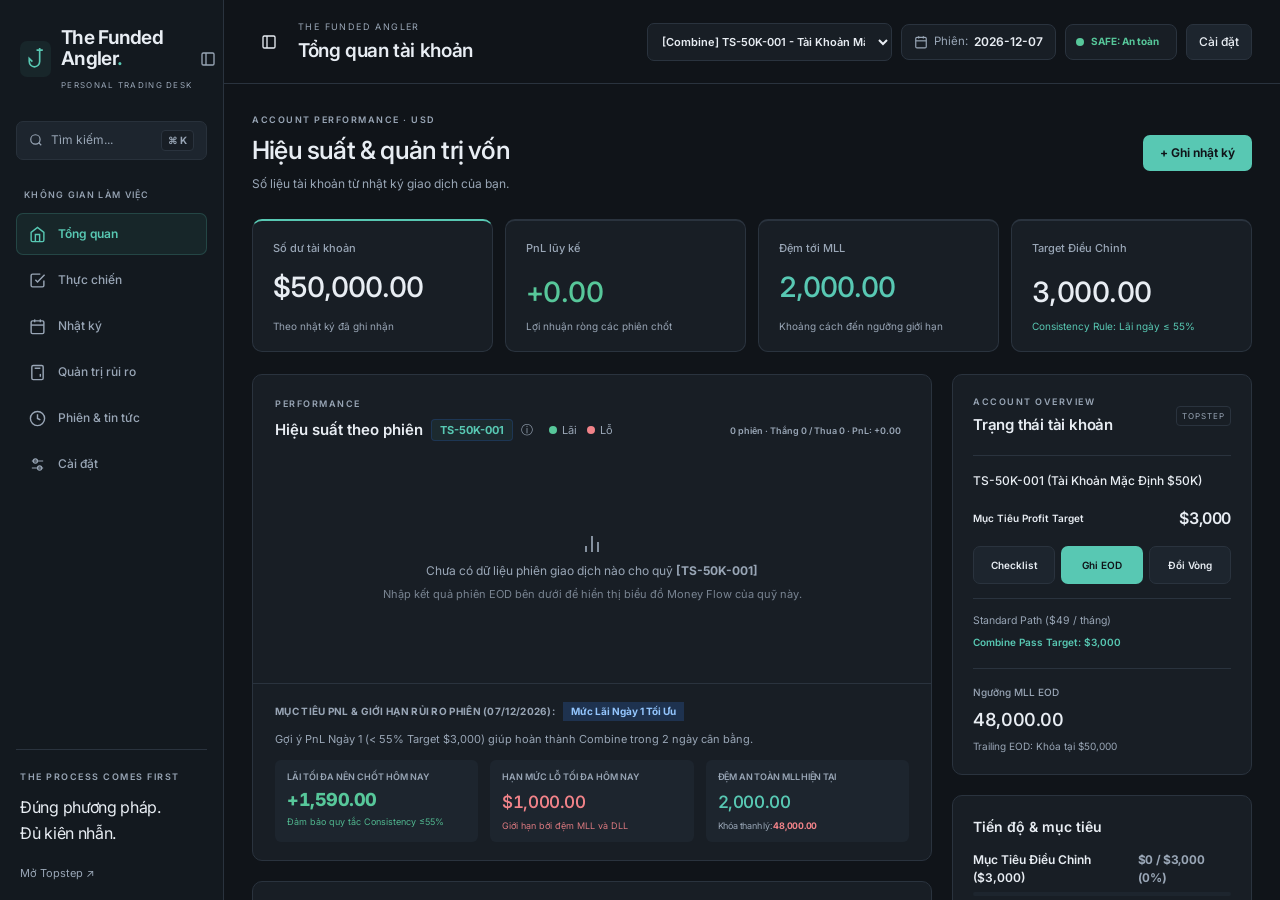
==== index.html @ 78f950b0 "Standardize HTF structures and LTF execution across trading workspace" ====
<!DOCTYPE html>
<html lang="vi" data-theme="dark">
<head>
<meta charset="UTF-8">
<meta name="viewport" content="width=device-width, initial-scale=1.0">
<title>The Funded Angler | Trading Desk</title>
<script>
    /* Immediate theme initialization to prevent flash */
    (function() {
        const saved = localStorage.getItem('topstep_theme_mode') || 'dark';
        document.documentElement.setAttribute('data-theme', saved);
    })();
</script>
<link rel="stylesheet" href="assets/tailwind.css">
<link rel="preconnect" href="https://fonts.googleapis.com">
<link rel="preconnect" href="https://fonts.gstatic.com" crossorigin>
<link href="https://fonts.googleapis.com/css2?family=Inter:wght@400;500;600;700;800;900&display=swap" rel="stylesheet">
<style>
/* ── FINPOINT 3-COLOR SYSTEM (CLEAN FINTECH DESIGN) ── */
/* Strictly 3 core color groups:
   1. Neutral: White/Card Surfaces & Slate Text
   2. Brand Primary ("Màu xanh của tôi"): Royal Cobalt Blue (#2563EB / #1D4ED8)
   3. Trading Semantic Status: Emerald Green (#10B981) for Win & Coral Red (#EF4444) for Loss
*/
:root, [data-theme="dark"] {
    --bg-app:        #0B0F17;
    --bg-sidebar:    #0F172A;
    --bg-header:     #0F172A;
    --bg-card:       #111827;
    --bg-card-inner: #1A2234;
    --bg-input:      #111827;
    --bg-modal:      #111827;

    --border-card:   #1F2937;
    --border-inner:  #1F2937;
    --border-active: #374151;

    --color-primary:       #2563EB;
    --color-primary-hover: #1D4ED8;
    --color-primary-light: rgba(37, 99, 235, 0.12);
    --color-green:         #10B981;
    --color-green-light:   rgba(16, 185, 129, 0.12);
    --color-red:           #EF4444;
    --color-red-light:     rgba(239, 68, 68, 0.12);
    --color-gold:          #2563EB; /* Unified to Primary Blue to maintain 3-color rule */
    --color-purple:        #2563EB; /* Unified to Primary Blue to maintain 3-color rule */

    --text-primary:  #F9FAFB;
    --text-muted:    #94A3B8;
    --text-slate:    #94A3B8;

    --table-header:  #0F172A;
    --table-hover:   rgba(255, 255, 255, 0.02);
    --shadow-card:   0 1px 3px rgba(0, 0, 0, 0.2);
}

[data-theme="light"] {
    --bg-app:        #F8FAFC;
    --bg-sidebar:    #FFFFFF;
    --bg-header:     #FFFFFF;
    --bg-card:       #FFFFFF;
    --bg-card-inner: #F1F5F9;
    --bg-input:      #FFFFFF;
    --bg-modal:      #FFFFFF;

    --border-card:   #E2E8F0;
    --border-inner:  #E2E8F0;
    --border-active: #CBD5E1;

    --color-primary:       #2563EB;
    --color-primary-hover: #1D4ED8;
    --color-primary-light: rgba(37, 99, 235, 0.08);
    --color-green:         #10B981;
    --color-green-light:   rgba(16, 185, 129, 0.08);
    --color-red:           #EF4444;
    --color-red-light:     rgba(239, 68, 68, 0.08);
    --color-gold:          #2563EB;
    --color-purple:        #2563EB;

    --text-primary:  #0F172A;
    --text-muted:    #64748B;
    --text-slate:    #64748B;

    --table-header:  #F8FAFC;
    --table-hover:   #F8FAFC;
    --shadow-card:   0 1px 3px rgba(0, 0, 0, 0.05), 0 1px 2px rgba(0, 0, 0, 0.04);
}

* { box-sizing: border-box; margin: 0; padding: 0; }

body {
    font-family: 'Inter', -apple-system, BlinkMacSystemFont, sans-serif;
    background-color: var(--bg-app);
    color: var(--text-primary);
    min-height: 100vh;
    font-size: 13px;
    line-height: 1.5;
    transition: background-color 0.2s ease, color 0.2s ease;
    -webkit-font-smoothing: antialiased;
}

/* Finpoint Sidebar */
.finpoint-sidebar {
    width: 250px;
    background-color: var(--bg-sidebar);
    border-right: 1px solid var(--border-card);
    display: flex;
    flex-direction: column;
    justify-content: space-between;
    padding: 22px 18px;
    flex-shrink: 0;
    transition: all 0.2s ease;
}
/* Sidebar Collapsed State */
.finpoint-sidebar.collapsed {
    width: 68px !important;
    padding: 22px 10px !important;
}
.finpoint-sidebar.collapsed .sidebar-brand-text,
.finpoint-sidebar.collapsed .sidebar-section-title,
.finpoint-sidebar.collapsed .sidebar-search-placeholder,
.finpoint-sidebar.collapsed .sidebar-search-shortcut,
.finpoint-sidebar.collapsed .sidebar-link-text,
.finpoint-sidebar.collapsed .sidebar-promo-content {
    display: none !important;
}
.finpoint-sidebar.collapsed .sidebar-brand-container {
    justify-content: center !important;
    padding: 0 !important;
}
.finpoint-sidebar.collapsed .sidebar-search-pill {
    padding: 8px !important;
    justify-content: center !important;
}
.finpoint-sidebar.collapsed .sidebar-link {
    justify-content: center !important;
    padding: 10px 0 !important;
}
.finpoint-sidebar.collapsed .sidebar-promo-card {
    padding: 10px 6px !important;
}
.sidebar-link {
    display: flex;
    align-items: center;
    gap: 12px;
    padding: 10px 14px;
    border-radius: 10px;
    color: var(--text-slate);
    font-weight: 500;
    font-size: 13px;
    text-decoration: none;
    transition: all 0.15s ease;
    cursor: pointer;
}
.sidebar-link:hover {
    background: var(--color-primary-light);
    color: var(--color-primary);
}
.sidebar-link.active {
    background: var(--color-primary);
    color: #FFFFFF !important;
    font-weight: 600;
}

/* Finpoint Cards */
.b-card {
    background: var(--bg-card);
    border: 1px solid var(--border-card);
    border-radius: 16px;
    padding: 20px 22px;
    box-shadow: var(--shadow-card);
    transition: border-color 0.2s ease;
}
.b-card-inner {
    background: var(--bg-card-inner);
    border: 1px solid var(--border-inner);
    border-radius: 12px;
    transition: all 0.2s ease;
}

/* Finpoint Stat Card */
.b-stat-card {
    background: var(--bg-card);
    border: 1px solid var(--border-card);
    border-radius: 16px;
    padding: 18px 20px;
    display: flex;
    flex-direction: column;
    justify-content: space-between;
    box-shadow: var(--shadow-card);
    transition: border-color 0.2s ease;
}

/* Finpoint Virtual Card */
.finpoint-virtual-card {
    background: linear-gradient(135deg, #1E40AF 0%, #2563EB 55%, #3B82F6 100%);
    border-radius: 18px;
    padding: 22px 24px;
    color: #FFFFFF;
    position: relative;
    overflow: hidden;
    box-shadow: 0 10px 25px -5px rgba(37, 99, 235, 0.35);
    aspect-ratio: 1.62 / 1;
    display: flex;
    flex-direction: column;
    justify-content: space-between;
}
.finpoint-virtual-card::before {
    content: '';
    position: absolute;
    width: 200px;
    height: 200px;
    border-radius: 50%;
    background: rgba(255, 255, 255, 0.08);
    top: -50px;
    right: -50px;
    pointer-events: none;
}
.finpoint-virtual-card::after {
    content: '';
    position: absolute;
    width: 150px;
    height: 150px;
    border-radius: 50%;
    background: rgba(255, 255, 255, 0.05);
    bottom: -40px;
    left: 20px;
    pointer-events: none;
}

/* Finpoint Progress Bars */
.finpoint-progress-bg {
    width: 100%;
    height: 9px;
    background: var(--bg-card-inner);
    border-radius: 10px;
    overflow: hidden;
    position: relative;
}
.finpoint-progress-fill {
    height: 100%;
    border-radius: 10px;
    transition: width 0.4s ease;
}

/* Inputs & Form Controls */
/* Inputs & Form Controls */
input, select {
    background: var(--bg-input);
    border: 1px solid var(--border-card);
    border-radius: 8px;
    height: 38px;
    line-height: 36px;
    padding: 0 12px;
    color: var(--text-primary);
    font-size: 13px;
    font-weight: 500;
    font-family: inherit;
    outline: none;
    box-sizing: border-box;
    vertical-align: middle;
    transition: border-color 0.2s ease, box-shadow 0.2s ease;
}
input:focus, select:focus {
    border-color: var(--color-primary);
    box-shadow: 0 0 0 3px rgba(37, 99, 235, 0.15);
}
input[type="date"] {
    display: inline-flex;
    align-items: center;
    height: 38px;
    line-height: 38px;
    padding: 0 10px;
}
select {
    display: inline-flex;
    align-items: center;
    height: 38px;
    line-height: 38px;
    padding: 0 10px;
    cursor: pointer;
}
input[type="number"] {
    display: inline-flex;
    align-items: center;
    height: 38px;
    line-height: 38px;
    padding: 0 12px;
}

/* Buttons */
.b-btn-primary {
    background: var(--color-primary);
    color: #FFFFFF;
    font-weight: 600;
    font-size: 12.5px;
    border: none;
    border-radius: 8px;
    padding: 0 16px;
    height: 36px;
    line-height: 36px;
    cursor: pointer;
    display: inline-flex;
    align-items: center;
    justify-content: center;
    gap: 6px;
    white-space: nowrap;
    flex-shrink: 0;
    transition: all 0.15s ease;
}
.b-btn-primary:hover { background: var(--color-primary-hover); }

.b-btn-secondary {
    background: var(--bg-card-inner);
    color: var(--text-primary);
    font-weight: 500;
    font-size: 12px;
    border: 1px solid var(--border-card);
    border-radius: 8px;
    padding: 0 12px;
    height: 36px;
    line-height: 34px;
    cursor: pointer;
    display: inline-flex;
    align-items: center;
    justify-content: center;
    gap: 5px;
    white-space: nowrap;
    flex-shrink: 0;
    transition: all 0.15s ease;
}
.b-btn-secondary:hover {
    background: var(--bg-card);
    border-color: var(--color-primary);
}

.b-btn-action-col {
    height: auto !important;
    min-height: 52px !important;
    display: flex !important;
    flex-direction: column !important;
    align-items: center !important;
    justify-content: center !important;
    padding: 8px 4px !important;
    line-height: 1.2 !important;
    gap: 4px !important;
    font-size: 11px !important;
}
.b-btn-action-col > span:first-child {
    font-size: 14px;
    line-height: 1;
}
.b-btn-action-col > span:last-child {
    font-size: 11px;
    line-height: 1.2;
    font-weight: 600;
}


/* Toggle Switch & Market Hours Converter */
.switch {
    position: relative;
    display: inline-block;
    width: 42px;
    height: 22px;
}
.switch input { opacity: 0; width: 0; height: 0; }
.slider {
    position: absolute;
    cursor: pointer;
    top: 0; left: 0; right: 0; bottom: 0;
    background-color: var(--border-card);
    transition: .2s;
    border-radius: 22px;
    border: 1px solid var(--border-inner);
}
.slider:before {
    position: absolute;
    content: "";
    height: 16px;
    width: 16px;
    left: 2px;
    bottom: 2px;
    background-color: white;
    transition: .2s;
    border-radius: 50%;
}
input:checked + .slider {
    background-color: var(--color-primary);
}
input:checked + .slider:before {
    transform: translateX(20px);
}
#marketHoursInteractiveTrack:hover #marketHoursNeedle {
    filter: drop-shadow(0 0 6px rgba(147, 51, 234, 0.6));
}
#marketHoursResetLiveBtn:hover {
    background: #1D4ED8 !important;
    box-shadow: 0 4px 14px rgba(29, 78, 216, 0.6) !important;
}
#marketHoursResetLiveBtn:active {
    transform: translateY(-50%) scale(0.95) !important;
}

.b-btn-purple {
    background: var(--color-primary);
    color: #FFFFFF;
    font-weight: 600;
    font-size: 12.5px;
    border: none;
    border-radius: 8px;
    padding: 0 16px;
    height: 36px;
    line-height: 36px;
    cursor: pointer;
    display: inline-flex;
    align-items: center;
    justify-content: center;
    gap: 6px;
    white-space: nowrap;
    flex-shrink: 0;
}
.b-btn-purple:hover { background: var(--color-primary-hover); }

.b-btn-danger {
    background: transparent;
    color: var(--color-red);
    border: 1px solid rgba(239, 68, 68, 0.25);
    border-radius: 8px;
    padding: 0 12px;
    height: 36px;
    line-height: 34px;
    cursor: pointer;
    display: inline-flex;
    align-items: center;
    justify-content: center;
    gap: 5px;
    font-size: 11.5px;
    font-weight: 600;
    white-space: nowrap;
    flex-shrink: 0;
    transition: all 0.15s ease;
}
.b-btn-danger:hover { background: var(--color-red-light); }

/* Badges (Strictly 3-color mapping) */
.b-badge {
    display: inline-flex;
    align-items: center;
    justify-content: center;
    gap: 4px;
    padding: 3px 8px;
    border-radius: 6px;
    font-size: 11px;
    font-weight: 600;
    white-space: nowrap;
    flex-shrink: 0;
    line-height: normal;
}
.b-badge-blue, .b-badge-purple {
    background: var(--color-primary-light);
    color: var(--color-primary);
    border: 1px solid rgba(37, 99, 235, 0.2);
}
.b-badge-green {
    background: var(--color-green-light);
    color: var(--color-green);
    border: 1px solid rgba(16, 185, 129, 0.2);
}
.b-badge-red {
    background: var(--color-red-light);
    color: var(--color-red);
    border: 1px solid rgba(239, 68, 68, 0.2);
}
.b-badge-gold, .b-badge-dim {
    background: var(--bg-card-inner);
    color: var(--text-slate);
    border: 1px solid var(--border-inner);
}

/* Class Overrides for Strict 3 Colors */
.text-purple-400, .text-purple-300, .text-indigo-400, .text-indigo-300, .text-blue-400, .text-cyan-400 {
    color: var(--color-primary) !important;
}
.text-emerald-400, .text-emerald-300, .text-green-400 {
    color: var(--color-green) !important;
}
.text-rose-400, .text-rose-500, .text-red-400 {
    color: var(--color-red) !important;
}
.text-amber-400, .text-amber-300, .text-yellow-400 {
    color: var(--color-primary) !important; /* Mapped to Primary Blue for strict 3-color */
}

/* Table */
.b-table {
    width: 100%;
    border-collapse: collapse;
    font-size: 12.5px;
}
.b-table thead tr {
    background: var(--table-header);
    border-bottom: 1px solid var(--border-card);
}
.b-table th {
    padding: 12px 14px;
    text-align: left;
    font-size: 11px;
    font-weight: 600;
    color: var(--text-muted);
    text-transform: uppercase;
    letter-spacing: 0.04em;
}
.b-table tbody tr {
    border-bottom: 1px solid var(--border-inner);
    transition: background-color 0.15s ease;
}
.b-table tbody tr:hover {
    background: var(--table-hover);
}
.b-table td {
    padding: 12px 14px;
}

/* Theme Switcher */
.theme-switch-container {
    display: flex;
    align-items: center;
    background: var(--bg-card-inner);
    border: 1px solid var(--border-card);
    border-radius: 8px;
    padding: 2px;
    cursor: pointer;
}
.theme-switch-btn {
    padding: 5px 10px;
    border-radius: 6px;
    font-size: 11.5px;
    font-weight: 600;
    transition: all 0.2s ease;
    display: flex;
    align-items: center;
    gap: 4px;
}

/* Modals */
.modal {
    position: fixed;
    inset: 0;
    z-index: 100;
    display: flex;
    align-items: center;
    justify-content: center;
    padding: 16px;
    background: rgba(11, 15, 23, 0.7);
    backdrop-filter: blur(8px);
}
.modal.hidden { display: none !important; }
.modal-box {
    background: var(--bg-modal);
    border: 1px solid var(--border-card);
    border-radius: 16px;
    max-width: 480px;
    width: 100%;
    padding: 24px;
    position: relative;
    box-shadow: 0 20px 50px rgba(0, 0, 0, 0.4);
}
.modal-box.wide { max-width: 600px; }
.modal-close {
    position: absolute;
    top: 18px;
    right: 18px;
    background: none;
    border: none;
    color: var(--text-muted);
    font-size: 20px;
    cursor: pointer;
}
.modal-close:hover { color: var(--color-red); }

.tabular-nums { font-variant-numeric: tabular-nums; }

@keyframes spin {
    to { transform: rotate(360deg); }
}

        /* Checklist Ergonomic Layout Enhancements */
        .chk-step-card {
            display: flex;
            align-items: center;
            gap: 12px;
            padding: 10px 14px;
            background: var(--bg-card-inner);
            border: 1px solid var(--border-inner);
            border-radius: 8px;
            cursor: pointer;
            transition: all 0.15s ease;
            user-select: none;
        }
        .chk-step-card:hover {
            border-color: var(--border-active);
            background: var(--bg-card);
        }
        .chk-step-card:has(input:checked) {
            background: rgba(37, 99, 235, 0.05);
            border-color: var(--color-primary);
        }
        .chk-risk-card {
            display: flex;
            align-items: center;
            gap: 12px;
            padding: 10px 14px;
            background: var(--bg-card-inner);
            border: 1px solid var(--border-inner);
            border-radius: 8px;
            cursor: pointer;
            transition: all 0.15s ease;
            user-select: none;
        }
        .chk-risk-card:hover {
            border-color: var(--border-active);
            background: var(--bg-card);
        }
        .chk-risk-card:has(input:checked) {
            background: rgba(16, 185, 129, 0.05);
            border-color: var(--color-green);
        }

    </style>
<link rel="stylesheet" href="assets/angler.css?v=20261016-close-controls">
<link rel="stylesheet" href="assets/pond-time.css">
<link rel="stylesheet" href="assets/workspace.css">
<link rel="stylesheet" href="assets/pond-live.css?v=20261015-layers2">
<link rel="stylesheet" href="assets/pond-public.css?v=20261015-public">
<link rel="stylesheet" href="assets/desk-ui.css?v=20261031-desk">
<link rel="stylesheet" href="assets/market-quarterly.css?v=20261031-cycles">
</head>
<body style="display: flex; min-height: 100vh;">

<!-- ── FINPOINT LEFT SIDEBAR ── -->
<!-- ── FINPOINT LEFT SIDEBAR ── -->
<aside class="finpoint-sidebar hidden lg:flex">
    <div>
        <!-- Finpoint Brand Logo -->
        <div class="sidebar-brand-container" style="display: flex; align-items: center; justify-content: space-between; margin-bottom: 24px; padding: 0 4px;">
            <div style="display: flex; align-items: center; gap: 10px;">
                <div style="width: 32px; height: 32px; background: var(--color-primary); border-radius: 10px; display: flex; align-items: center; justify-content: center; color: #FFFFFF; flex-shrink: 0;">
                    <svg width="18" height="18" viewBox="0 0 24 24" fill="none" stroke="currentColor" stroke-width="2.5"><path d="M12 2L2 7l10 5 10-5-10-5zM2 17l10 5 10-5M2 12l10 5 10-5"></path></svg>
                </div>
                <div class="sidebar-brand-text">
                    <span style="font-size: 16px; font-weight: 800; color: var(--text-primary); letter-spacing: -0.01em;">Topstep</span>
                    <span style="font-size: 10px; color: var(--text-muted); display: block; margin-top: -3px; font-weight: 500;">Desk Management</span>
                </div>
            </div>
            <button id="sidebarToggleBtn" onclick="toggleSidebar()" style="background: none; border: none; color: var(--text-muted); cursor: pointer; padding: 4px; border-radius: 6px; display: flex; align-items: center; justify-content: center;" title="Thu gọn / Mở rộng menu">
                <svg width="16" height="16" viewBox="0 0 24 24" fill="none" stroke="currentColor" stroke-width="2"><rect x="3" y="3" width="18" height="18" rx="2"></rect><line x1="9" y1="3" x2="9" y2="21"></line></svg>
            </button>
        </div>

        <!-- Search Bar Pill with Cmd+K -->
        <div id="sidebarSearchBar" class="sidebar-search-pill" onclick="openQuickSearchModal()" style="display: flex; align-items: center; justify-content: space-between; background: var(--bg-card-inner); border: 1px solid var(--border-inner); border-radius: 10px; padding: 8px 12px; margin-bottom: 22px; cursor: pointer; transition: all 0.2s;" title="Tìm kiếm nhanh tính năng, phiên giờ, setup, luật Topstep... (⌘K)">
            <div style="display: flex; align-items: center; gap: 8px; color: var(--text-muted);">
                <svg width="14" height="14" viewBox="0 0 24 24" fill="none" stroke="currentColor" stroke-width="2" style="flex-shrink: 0;"><circle cx="11" cy="11" r="8"></circle><line x1="21" y1="21" x2="16.65" y2="16.65"></line></svg>
                <span class="sidebar-search-placeholder" style="font-size: 12px;">Tìm kiếm...</span>
            </div>
            <span class="sidebar-search-shortcut" style="font-size: 10px; font-weight: 700; color: var(--text-muted); background: var(--bg-card); border: 1px solid var(--border-card); border-radius: 4px; padding: 2px 6px;">⌘ K</span>
        </div>

        <!-- Main Menu -->
        <div class="sidebar-section-title" style="font-size: 10.5px; font-weight: 700; color: var(--text-muted); text-transform: uppercase; letter-spacing: 0.05em; margin-bottom: 8px; padding-left: 8px;">
            MENU CHÍNH
        </div>
        <nav style="display: flex; flex-direction: column; gap: 4px; margin-bottom: 24px;">
            <a onclick="switchAppView('dashboard')" id="nav-dashboard" class="sidebar-link active" title="Dashboard">
                <svg width="16" height="16" viewBox="0 0 24 24" fill="none" stroke="currentColor" stroke-width="2" style="flex-shrink: 0;"><path d="M3 9l9-7 9 7v11a2 2 0 0 1-2 2H5a2 2 0 0 1-2-2z"></path><polyline points="9 22 9 12 15 12 15 22"></polyline></svg>
                <span class="sidebar-link-text">Dashboard</span>
            </a>
            <a onclick="switchAppView('checklist')" id="nav-checklist" class="sidebar-link" title="Checklist Thực Chiến">
                <svg width="16" height="16" viewBox="0 0 24 24" fill="none" stroke="currentColor" stroke-width="2" style="flex-shrink: 0;"><polyline points="9 11 12 14 22 4"></polyline><path d="M21 12v7a2 2 0 0 1-2 2H5a2 2 0 0 1-2-2V5a2 2 0 0 1 2-2h11"></path></svg>
                <span class="sidebar-link-text">Checklist Thực Chiến</span>
            </a>
            <a onclick="switchAppView('market-hours')" id="nav-market-hours" class="sidebar-link" title="Phiên Thị Trường &amp; Lịch Tin">
                <svg width="16" height="16" viewBox="0 0 24 24" fill="none" stroke="currentColor" stroke-width="2" style="flex-shrink: 0;"><circle cx="12" cy="12" r="10"></circle><polyline points="12 6 12 12 16 14"></polyline></svg>
                <span class="sidebar-link-text">Phiên Thị Trường</span>
            </a>
            <a onclick="navigateToDashboardSection('chart-section')" class="sidebar-link" title="Money Flow">
                <svg width="16" height="16" viewBox="0 0 24 24" fill="none" stroke="currentColor" stroke-width="2" style="flex-shrink: 0;"><line x1="18" y1="20" x2="18" y2="10"></line><line x1="12" y1="20" x2="12" y2="4"></line><line x1="6" y1="20" x2="6" y2="14"></line></svg>
                <span class="sidebar-link-text">Money Flow</span>
            </a>
            <a onclick="navigateToDashboardSection('journal-section')" class="sidebar-link" title="Nhật Ký EOD">
                <svg width="16" height="16" viewBox="0 0 24 24" fill="none" stroke="currentColor" stroke-width="2" style="flex-shrink: 0;"><rect x="3" y="4" width="18" height="18" rx="2"></rect><line x1="16" y1="2" x2="16" y2="6"></line><line x1="8" y1="2" x2="8" y2="6"></line><line x1="3" y1="10" x2="21" y2="10"></line></svg>
                <span class="sidebar-link-text">Nhật Ký EOD</span>
            </a>
            <a onclick="navigateToDashboardSection('calculator-section')" class="sidebar-link" title="Tính Size Lệnh">
                <svg width="16" height="16" viewBox="0 0 24 24" fill="none" stroke="currentColor" stroke-width="2" style="flex-shrink: 0;"><rect x="4" y="2" width="16" height="20" rx="2"></rect><line x1="8" y1="6" x2="16" y2="6"></line><line x1="16" y1="14" x2="16" y2="18"></line><path d="M8 10h.01M12 10h.01M16 10h.01M8 14h.01M12 14h.01M8 18h.01M12 18h.01"></path></svg>
                <span class="sidebar-link-text">Tính Size Lệnh</span>
            </a>
            <a onclick="openPricingModal()" class="sidebar-link" title="Bảng Gói Topstep®">
                <svg width="16" height="16" viewBox="0 0 24 24" fill="none" stroke="currentColor" stroke-width="2" style="flex-shrink: 0;"><path d="M20.59 13.41l-7.17 7.17a2 2 0 0 1-2.83 0L2 12V2h10l8.59 8.59a2 2 0 0 1 0 2.82z"></path><line x1="7" y1="7" x2="7.01" y2="7"></line></svg>
                <span class="sidebar-link-text">Bảng Gói Topstep®</span>
            </a>
        </nav>
    </div>

    <!-- Finpoint Bottom Promo Card -->
    <div class="sidebar-promo-card" style="background: var(--bg-card-inner); border: 1px solid var(--border-inner); border-radius: 14px; padding: 16px; text-align: center;">
        <div style="width: 36px; height: 36px; border-radius: 10px; background: var(--color-primary-light); color: var(--color-primary); display: flex; align-items: center; justify-content: center; margin: 0 auto 10px; flex-shrink: 0;" title="Topstep® Portal">
            <svg width="18" height="18" viewBox="0 0 24 24" fill="none" stroke="currentColor" stroke-width="2"><polygon points="12 2 15.09 8.26 22 9.27 17 14.14 18.18 21.02 12 17.77 5.82 21.02 7 14.14 2 9.27 8.91 8.26 12 2"></polygon></svg>
        </div>
        <div class="sidebar-promo-content">
            <div style="font-size: 12.5px; font-weight: 700; color: var(--text-primary); margin-bottom: 2px;">Topstep® Trader</div>
            <div style="font-size: 11px; color: var(--text-muted); margin-bottom: 12px;">CME Futures · Quản Trị Quỹ</div>
            <a href="https://www.topstep.com" target="_blank" rel="noopener noreferrer" class="b-btn-primary" style="width: 100%; justify-content: center; text-decoration: none; font-size: 11.5px; padding: 7px 10px;">
                Topstep® Portal ↗
            </a>
        </div>
    </div>
</aside>

<!-- ── MAIN CONTENT AREA ── -->
<div class="finpoint-workspace" style="flex: 1; display: flex; flex-direction: column; overflow-y: auto; height: 100vh;">

    <!-- Top Header Bar with Breadcrumbs & Theme Switcher -->
    <header class="workspace-header" style="padding: 16px 28px; display: flex; justify-content: space-between; align-items: center; border-bottom: 1px solid var(--border-card); flex-wrap: wrap; gap: 14px; background: var(--bg-header); position: sticky; top: 0; z-index: 40;">
        <div>
            <div style="display: flex; align-items: center; gap: 12px;">
            <button id="headerSidebarToggleBtn" onclick="toggleSidebar()" class="b-btn-secondary" style="height: 32px; padding: 0 8px; font-size: 12px; display: inline-flex; align-items: center; justify-content: center;" title="Bật / Tắt Menu Trái">
                <svg width="16" height="16" viewBox="0 0 24 24" fill="none" stroke="currentColor" stroke-width="2"><rect x="3" y="3" width="18" height="18" rx="2"></rect><line x1="9" y1="3" x2="9" y2="21"></line></svg>
            </button>
            <div>
                <div style="display: flex; align-items: center; gap: 6px; font-size: 11.5px; color: var(--text-muted); margin-bottom: 2px;">
                    <span>Topstep</span>
                <span>/</span>
                <span id="headerBreadcrumbCurrent" style="color: var(--color-primary); font-weight: 600;">Dashboard</span>
            </div>
            <div style="display: flex; align-items: center; gap: 10px;">
                <h1 id="headerMainTitle" style="font-size: 22px; font-weight: 800; color: var(--text-primary); letter-spacing: -0.02em;">Welcome back, Trader!</h1>
                <span class="b-badge b-badge-blue" id="activeStageBadge">Vòng Combine</span>
                <span id="trackerAccountIdTag" class="b-badge b-badge-dim">TS-50K-001</span>
            </div>
            </div>
        </div>

        <div style="display: flex; align-items: center; gap: 8px; flex-wrap: wrap;">
            <!-- View Quick Switcher Pills -->
            <div style="display: flex; background: var(--bg-card-inner); border: 1px solid var(--border-inner); border-radius: 8px; padding: 2px;">
                <button type="button" onclick="switchAppView('dashboard')" id="topBtnDashboard" class="b-badge b-badge-blue" style="cursor: pointer; border: none; font-size: 11px; padding: 4px 10px; border-radius: 6px;">📊 Dashboard</button>
                <button type="button" onclick="switchAppView('checklist')" id="topBtnChecklist" class="b-badge b-badge-dim" style="cursor: pointer; border: none; font-size: 11px; padding: 4px 10px; border-radius: 6px;">✔ Checklist</button>
                <button type="button" onclick="switchAppView('market-hours')" id="topBtnMarketHours" class="b-badge b-badge-dim" style="cursor: pointer; border: none; font-size: 11px; padding: 4px 10px; border-radius: 6px;">🌐 Phiên Giờ</button>
                <button type="button" onclick="switchAppView('calendar')" id="topBtnCalendar" class="b-badge b-badge-dim" style="cursor: pointer; border: none; font-size: 11px; padding: 4px 10px; border-radius: 6px;">📅 Lịch Tin</button>
            </div>

            <!-- News Radar Status Pill & Push Toggle -->
            <div id="headerNewsRadar" onclick="switchAppView('calendar')" style="display: inline-flex; align-items: center; gap: 7px; background: var(--bg-card); border: 1px solid var(--border-card); border-radius: 8px; height: 36px; padding: 0 12px; cursor: pointer; transition: all 0.2s;" title="Bấm để mở Lịch Kinh Tế chi tiết">
                <span id="newsRadarDot" style="width: 8px; height: 8px; border-radius: 50%; background: var(--color-green); display: inline-block; box-shadow: 0 0 8px rgba(16,185,129,0.6);"></span>
                <span id="newsRadarStatus" style="font-size: 11.5px; font-weight: 700; color: var(--color-green);">SAFE: An toàn</span>
                <span id="newsRadarCountdown" style="font-size: 11px; color: var(--text-muted); font-family: monospace;"></span>
            </div>
            <button type="button" id="btnTogglePushNotif" onclick="togglePushNotifications(event)" class="b-btn-secondary" style="height: 36px; padding: 0 10px; font-size: 12px; gap: 5px;" title="Bật/Tắt thông báo đẩy Desktop né tin">
                <span id="notifIcon">🔔</span> <span id="notifStatusText">Bật Cảnh Báo Đẩy</span>
            </button>

            <!-- THEME SWITCHER -->
            <div class="theme-switch-container" onclick="toggleTheme()" title="Bật / Tắt Giao Diện Sáng &amp; Tối">
                <div id="themeDarkIndicator" class="theme-switch-btn" style="background: var(--color-primary); color: #FFFFFF;">
                    Dark
                </div>
                <div id="themeLightIndicator" class="theme-switch-btn" style="background: transparent; color: var(--text-muted);">
                    Light
                </div>
            </div>

            <!-- Date Pill -->
            <div onclick="document.getElementById('inputDate').focus()" style="display: inline-flex; align-items: center; gap: 6px; background: var(--bg-card); border: 1px solid var(--border-card); border-radius: 8px; height: 36px; padding: 0 12px; cursor: pointer;" title="Chọn ngày làm việc">
                <svg width="14" height="14" viewBox="0 0 24 24" fill="none" stroke="currentColor" stroke-width="2" style="color: var(--text-slate);"><rect x="3" y="4" width="18" height="18" rx="2" ry="2"></rect><line x1="16" y1="2" x2="16" y2="6"></line><line x1="8" y1="2" x2="8" y2="6"></line><line x1="3" y1="10" x2="21" y2="10"></line></svg>
                <span style="font-size: 11.5px; color: var(--text-slate);">Phiên:</span>
                <span id="headerTradeDatePill" style="color: var(--text-primary); font-weight: 600; font-size: 12px;">Live EOD</span>
            </div>

            <!-- Account Selector Dropdown -->
            <select id="accountDropdown" onchange="onAccountDropdownChange()" style="min-width: 170px; height: 36px; background: var(--bg-card); font-weight: 600; color: var(--color-primary); padding: 0 10px;"></select>

            <!-- Action Buttons -->
            <button type="button" onclick="openAllAccountsModal()" class="b-btn-secondary" style="height: 36px; padding: 0 12px; font-size: 12px;" title="Xem thống kê tổng quan tất cả các tài khoản">
                📊 Tổng Hợp Quỹ
            </button>
            <button type="button" onclick="openAddAccountModal()" class="b-btn-primary" style="height: 36px; padding: 0 13px; font-size: 12px;">
                <span>+</span> Thêm Quỹ
            </button>
            <button type="button" onclick="toggleAccountStage()" id="btnToggleStage" class="b-btn-secondary" style="height: 36px; padding: 0 12px; font-size: 12px;">
                <span>Chuyển Sang XFA</span>
            </button>
            <button type="button" onclick="openEditAccountModal()" class="b-btn-secondary" style="height: 36px; width: 36px; padding: 0; justify-content: center;" title="Cài đặt tài khoản">
                <svg width="15" height="15" viewBox="0 0 24 24" fill="none" stroke="currentColor" stroke-width="2"><circle cx="12" cy="12" r="3"></circle><path d="M19.4 15a1.65 1.65 0 0 0 .33 1.82l.06.06a2 2 0 0 1 0 2.83 2 2 0 0 1-2.83 0l-.06-.06a1.65 1.65 0 0 0-1.82-.33 1.65 1.65 0 0 0-1 1.51V21a2 2 0 0 1-2 2 2 2 0 0 1-2-2v-.09A1.65 1.65 0 0 0 9 19.4a1.65 1.65 0 0 0-1.82.33l-.06.06a2 2 0 0 1-2.83 0 2 2 0 0 1 0-2.83l.06-.06a1.65 1.65 0 0 0 .33-1.82 1.65 1.65 0 0 0-1.51-1H3a2 2 0 0 1-2-2 2 2 0 0 1 2-2h.09A1.65 1.65 0 0 0 4.6 9a1.65 1.65 0 0 0-.33-1.82l-.06-.06a2 2 0 0 1 0-2.83 2 2 0 0 1 2.83 0l.06.06a1.65 1.65 0 0 0 1.82.33H9a1.65 1.65 0 0 0 1-1.51V3a2 2 0 0 1 2-2 2 2 0 0 1 2 2v.09a1.65 1.65 0 0 0 1 1.51 1.65 1.65 0 0 0 1.82-.33l.06-.06a2 2 0 0 1 2.83 0 2 2 0 0 1 0 2.83l-.06.06a1.65 1.65 0 0 0-.33 1.82V9a1.65 1.65 0 0 0 1.51 1H21a2 2 0 0 1 2 2 2 2 0 0 1-2 2h-.09a1.65 1.65 0 0 0-1.51 1z"></path></svg>
            </button>
        </div>
    </header>

    <!-- Main Container: 2-Column Finpoint Grid -->
    <main class="workspace-main" style="padding: 24px 28px 60px; display: flex; flex-direction: column; gap: 24px;">

        <!-- ── VIEW 1: MAIN DASHBOARD WORKSPACE ── -->
        <div id="view-dashboard" style="display: flex; flex-direction: column; gap: 24px;">

        <!-- ── ARCHIVED ACCOUNT NOTICE BANNER ── -->
        <div id="archivedAccountBanner" style="display: none; padding: 14px 20px; border-radius: 12px; background: rgba(239, 68, 68, 0.08); border: 1px solid rgba(239, 68, 68, 0.3); align-items: center; justify-content: space-between; flex-wrap: wrap; gap: 12px;">
            <div style="display: flex; align-items: center; gap: 12px;">
                <div style="width: 36px; height: 36px; border-radius: 8px; background: rgba(239, 68, 68, 0.15); display: flex; align-items: center; justify-content: center; font-size: 18px; color: var(--color-red);">📁</div>
                <div>
                    <div style="font-size: 13.5px; font-weight: 800; color: var(--color-red);" id="archivedBannerTitle">
                        TÀI KHOẢN NÀY ĐÃ ĐƯỢC LƯU TRỮ (ĐÃ ĐÓNG)
                    </div>
                    <div style="font-size: 11.5px; color: var(--text-muted); margin-top: 2px;" id="archivedBannerDesc">
                        Dữ liệu nhật ký và PnL được bảo lưu 100% để phục vụ thống kê phân tích sau này.
                    </div>
                </div>
            </div>
            <div style="display: flex; gap: 8px;">
                <button type="button" onclick="reactivateCurrentAccount()" class="b-btn-secondary" style="font-size: 11.5px; height: 32px; padding: 0 12px;">
                    ↺ Mở Lại Quỹ Này
                </button>
                <button type="button" onclick="openAddAccountModal()" class="b-btn-primary" style="font-size: 11.5px; height: 32px; padding: 0 12px;">
                    + Bắt Đầu Quỹ Mới
                </button>
            </div>
        </div>

        <!-- ── ROW 1: 3 HERO STAT CARDS (FINPOINT TOP ROW) ── -->
        <div class="grid grid-cols-1 md:grid-cols-3 gap-4">
            <!-- Stat 1: Total Balance / Net PnL -->
            <div class="b-stat-card">
                <div style="display: flex; justify-content: space-between; align-items: flex-start; margin-bottom: 10px;">
                    <span style="font-size: 13px; font-weight: 600; color: var(--text-slate);">Tổng PnL Lũy Kế</span>
                    <span style="color: var(--text-muted); cursor: pointer;">···</span>
                </div>
                <div id="trackerTotalPnl" class="tabular-nums" style="font-size: 26px; font-weight: 800; color: var(--color-green); letter-spacing: -0.02em; margin-bottom: 6px;">
                    $0.00
                </div>
                <div style="display: flex; align-items: center; gap: 6px; font-size: 11.5px; color: var(--text-muted);">
                    <span class="b-badge b-badge-green">↗ +EOD</span>
                    <span>Lợi nhuận ròng các phiên chốt</span>
                </div>
            </div>

            <!-- Stat 2: Target / Có Thể Rút -->
            <div class="b-stat-card">
                <div style="display: flex; justify-content: space-between; align-items: flex-start; margin-bottom: 10px;">
                    <span id="trackerKpi2Label" style="font-size: 13px; font-weight: 600; color: var(--text-slate);">Target Điều Chỉnh</span>
                    <span style="color: var(--text-muted); cursor: pointer;">···</span>
                </div>
                <div id="trackerAdjustedTarget" class="tabular-nums" style="font-size: 26px; font-weight: 800; color: var(--color-primary); letter-spacing: -0.02em; margin-bottom: 6px;">
                    $3,000
                </div>
                <div id="trackerKpi2SubText" style="display: flex; align-items: center; gap: 6px; font-size: 11.5px; color: var(--text-muted);">
                    <span>Consistency: Lãi ngày ≤ 55%</span>
                </div>
            </div>

            <!-- Stat 3: Ngưỡng MLL Khóa Vốn -->
            <div class="b-stat-card">
                <div style="display: flex; justify-content: space-between; align-items: flex-start; margin-bottom: 10px;">
                    <span id="trackerKpi3Label" style="font-size: 13px; font-weight: 600; color: var(--text-slate);">Ngưỡng MLL EOD</span>
                    <span style="color: var(--text-muted); cursor: pointer;">···</span>
                </div>
                <div id="trackerCurrentMll" class="tabular-nums" style="font-size: 26px; font-weight: 800; color: var(--color-red); letter-spacing: -0.02em; margin-bottom: 6px;">
                    $48,000
                </div>
                <div id="trackerKpi3SubText" style="display: flex; align-items: center; gap: 6px; font-size: 11.5px; color: var(--text-muted);">
                    <span>Trailing EOD: Khóa tại $${data.initialBal.toLocaleString()}</span>
                </div>
            </div>
        </div>

        <!-- Hidden container to safely preserve KPI 4 DOM IDs -->
        <div style="display: none;">
            <span id="trackerKpi4Label">Trạng Thái Vòng Thi</span>
            <span id="trackerConsistencyBadge">CHỜ DỮ LIỆU</span>
            <span id="trackerKpi4SubText">Giám sát tự động</span>
        </div>

        <!-- ── ROW 2: 2-COLUMN FINPOINT MAIN WORKSPACE ── -->
        <div class="grid grid-cols-1 lg:grid-cols-12 gap-5">

            <!-- ── LEFT COLUMN (8 COLS): MONEY FLOW CHART + RECENT ACTIVITIES TABLE ── -->
            <div class="lg:col-span-8 flex flex-col gap-5">

                <!-- 1. Money Flow Interactive Bar Chart Card -->
                <div class="b-card" id="chart-section">
                    <div style="display: flex; justify-content: space-between; align-items: center; margin-bottom: 18px; flex-wrap: wrap; gap: 10px;">
                        <div style="display: flex; align-items: center; gap: 8px; flex-wrap: wrap;">
                            <span style="font-size: 15px; font-weight: 700; color: var(--text-primary);">Money Flow</span>
                            <span id="moneyFlowAccountTag" class="b-badge b-badge-blue" style="font-size: 11px; font-weight: 700;">TS-50K-001</span>
                            <span style="font-size: 12px; color: var(--text-muted); cursor: pointer;" title="Biểu đồ phân bổ PnL theo từng phiên của tài khoản đang chọn">ⓘ</span>
                            <div style="display: flex; align-items: center; gap: 10px; margin-left: 8px;">
                                <div style="display: flex; align-items: center; gap: 5px; font-size: 11px; color: var(--text-muted);">
                                    <span style="width: 8px; height: 8px; border-radius: 50%; background: var(--color-green);"></span>
                                    <span>Lãi</span>
                                </div>
                                <div style="display: flex; align-items: center; gap: 5px; font-size: 11px; color: var(--text-muted);">
                                    <span style="width: 8px; height: 8px; border-radius: 50%; background: var(--color-red);"></span>
                                    <span>Lỗ</span>
                                </div>
                            </div>
                        </div>

                        <!-- Account specific stats pill -->
                        <div style="display: flex; align-items: center; gap: 8px;">
                            <span id="moneyFlowStatsPill" class="b-badge b-badge-dim" style="font-size: 11px; font-weight: 600;">0 phiên · PnL: $0</span>
                        </div>
                    </div>

                    <!-- Dynamic SVG/CSS Bars Container -->
                    <div style="height: 180px; display: flex; align-items: flex-end; gap: 12px; border-bottom: 1px solid var(--border-inner); padding-bottom: 8px; margin-bottom: 16px; overflow-x: auto;" id="finpointChartBars">
                        <!-- Populated dynamically by updateFinpointComponents -->
                    </div>

                    <!-- Embedded Session Risk & Strategy Strip -->
                    <div style="background: var(--bg-card-inner); border: 1px solid var(--border-inner); border-radius: 12px; padding: 14px 16px;">
                        <div style="display: flex; justify-content: space-between; align-items: center; margin-bottom: 10px; flex-wrap: wrap; gap: 6px;">
                            <div style="display: flex; align-items: center; gap: 8px;">
                                <span id="smartBannerTitle" style="font-size: 12px; font-weight: 700; color: var(--color-primary); text-transform: uppercase;">
                                    KẾ HOẠCH PHIÊN &amp; GIỚI HẠN RỦI RO HÔM NAY:
                                </span>
                                <span id="suggestionStatusTag" class="b-badge b-badge-blue">Live Tracking</span>
                            </div>
                        </div>
                        <p id="targetDynamicDesc" style="font-size: 12px; color: var(--text-slate); margin-bottom: 12px; line-height: 1.5;"></p>

                        <div class="grid grid-cols-1 sm:grid-cols-3 gap-3">
                            <!-- Col 1: Max Profit to Take -->
                            <div style="background: var(--bg-card); border: 1px solid var(--border-card); border-radius: 10px; padding: 10px 12px;">
                                <span id="smartBannerValLabel" style="font-size: 10.5px; font-weight: 600; color: var(--text-muted); text-transform: uppercase; display: block; margin-bottom: 2px;">
                                    MỤC TIÊU PHIÊN (NGÀY THẮNG)
                                </span>
                                <span id="todayTargetPnl" class="tabular-nums" style="font-size: 18px; font-weight: 800; color: var(--color-green); display: block;">+$150.00</span>
                                <span id="todayTargetSubtext" style="font-size: 11px; color: var(--color-green); opacity: 0.9; margin-top: 1px; display: block;">
                                    Tối thiểu +$150 EOD để tính ngày thắng
                                </span>
                            </div>

                            <!-- Col 2: Daily Loss Budget -->
                            <div id="smartBannerCol2Box" style="background: var(--bg-card); border: 1px solid var(--border-card); border-radius: 10px; padding: 10px 12px;">
                                <span id="todayMaxLossBudgetLabel" style="font-size: 10.5px; font-weight: 600; color: var(--text-muted); text-transform: uppercase; display: block; margin-bottom: 2px;">
                                    HẠN MỨC LỖ TỐI ĐA HÔM NAY
                                </span>
                                <span id="todayMaxLossBudget" class="tabular-nums" style="font-size: 18px; font-weight: 800; color: var(--color-red); display: block;">-$1,000.00</span>
                                <span id="todayLossBudgetSubtext" style="font-size: 11px; color: var(--color-red); opacity: 0.9; margin-top: 1px; display: block;">
                                    Bảo vệ Daily Loss Limit
                                </span>
                            </div>

                            <!-- Col 3: Safe MLL Buffer -->
                            <div style="background: var(--bg-card); border: 1px solid var(--border-card); border-radius: 10px; padding: 10px 12px;">
                                <span id="todayMllBufferLabel" style="font-size: 10.5px; font-weight: 600; color: var(--text-muted); text-transform: uppercase; display: block; margin-bottom: 2px;">
                                    ĐỆM AN TOÀN MLL HIỆN TẠI
                                </span>
                                <span id="todayMllBufferVal" class="tabular-nums" style="font-size: 18px; font-weight: 800; color: var(--color-primary); display: block;">$2,000.00</span>
                                <span id="todayMllLimitSubtext" style="font-size: 11px; color: var(--text-muted); margin-top: 1px; display: block;">
                                    Khóa thanh lý: <strong id="bannerMllThresholdText" style="color: var(--color-red);">$48,000</strong>
                                </span>
                            </div>
                        </div>
                    </div>
                </div>

                <!-- 2. Recent Activities / EOD Journal Card -->
                <div class="b-card" id="journal-section">
                    <div style="display: flex; justify-content: space-between; align-items: center; margin-bottom: 14px; flex-wrap: wrap; gap: 8px;">
                        <div>
                            <div style="font-size: 15px; font-weight: 700; color: var(--text-primary);">Nhật ký giao dịch</div>
                            <div id="journalSectionSubtitle" style="font-size: 11.5px; color: var(--text-muted);">Ghi nhận kết quả chốt phiên, tự động cập nhật Trailing MLL và tiến độ rút tiền</div>
                        </div>
                        <div style="display: flex; gap: 6px; align-items: center;">
                            <button onclick="exportTrackerCSV()" class="b-btn-secondary" style="font-size: 11.5px; padding: 6px 12px;">
                                Xuất CSV
                            </button>
                            <button onclick="clearTrackerData()" class="b-btn-danger" style="font-size: 11.5px; padding: 6px 12px;">
                                Xóa Dữ Liệu
                            </button>
                        </div>
                    </div>

                    <!-- Quick EOD 1-Row Form -->
                    <div style="background: var(--bg-card-inner); border: 1px solid var(--border-inner); border-radius: 12px; padding: 14px 16px; margin-bottom: 16px;">
                        <form id="tradeForm" onsubmit="addJournalEntry(event)" class="grid grid-cols-1 sm:grid-cols-12 gap-3 items-end">
                            <div class="sm:col-span-3" style="display: flex; flex-direction: column;">
                                <label for="inputDate" style="font-size: 11px; font-weight: 600; color: var(--text-muted); display: block; margin-bottom: 5px; line-height: 1.2;">Ngày Giao Dịch</label>
                                <input id="inputDate" type="date" required style="width: 100%; height: 38px; line-height: 38px; padding: 0 10px;" onchange="if(document.getElementById('headerTradeDatePill')) document.getElementById('headerTradeDatePill').innerText = this.value">
                            </div>
                            <div class="sm:col-span-3" style="display: flex; flex-direction: column;">
                                <label for="inputSymbol" style="font-size: 11px; font-weight: 600; color: var(--text-muted); display: block; margin-bottom: 5px; line-height: 1.2;">Sản Phẩm</label>
                                <select id="inputSymbol" onchange="onEodSymbolChange()" style="width: 100%; height: 38px; line-height: 38px; padding: 0 10px;">
                                    <option value="MGC">MGC (Micro Gold)</option>
                                    <option value="MNQ">MNQ (Micro Nasdaq)</option>
                                    <option value="MES">MES (Micro S&amp;P 500)</option>
                                    <option value="MCLZ26">MCLZ26 (Micro Crude Oil)</option>
                                    <option value="MCL" hidden disabled style="display:none;">MCL</option>
                                </select>
                            </div>
                            <div class="sm:col-span-4" style="display: flex; flex-direction: column;">
                                <label for="inputPnl" style="font-size: 11px; font-weight: 600; color: var(--text-muted); display: block; margin-bottom: 5px; line-height: 1.2;">Lãi / Lỗ ($)</label>
                                <input id="inputPnl" type="number" step="0.01" required placeholder="+350 hoặc -150" style="width: 100%; height: 38px; line-height: 38px; padding: 0 12px; font-weight: 700; color: var(--color-green);">
                            </div>
                            <div class="sm:col-span-2" style="display: flex; flex-direction: column;">
                                <button type="submit" class="b-btn-primary" style="width: 100%; height: 38px; line-height: 38px; padding: 0 14px; justify-content: center; font-size: 12px; white-space: nowrap;">
                                    + Lưu Phiên
                                </button>
                            </div>

                            <!-- Backwards compatible hidden inputs -->
                            <input type="hidden" id="inputContracts" value="1">
                            <input type="hidden" id="inputTrades" value="1">
                        </form>
                    </div>

                    <!-- Table -->
                    <div style="overflow-x: auto; border: 1px solid var(--border-card); border-radius: 12px;">
                        <table class="b-table">
                            <thead>
                                <tr>
                                    <th>Ngày</th>
                                    <th style="text-align: center;">Mã</th>
                                    <th style="text-align: right;">PnL ($)</th>
                                    <th style="text-align: right;">Số Dư</th>
                                    <th style="text-align: right;">Ngưỡng MLL</th>
                                    <th style="text-align: right;">Đệm MLL</th>
                                    <th style="text-align: center;">DLL</th>
                                    <th id="thCol8" style="text-align: center;">Tiêu Chuẩn</th>
                                    <th style="text-align: center;">Xóa</th>
                                </tr>
                            </thead>
                            <tbody id="trackerTableBody"></tbody>
                        </table>
                    </div>

                    <!-- XFA Payout Hub (Dedicated Withdrawal Area) -->
                    <div id="xfaPayoutSection" class="hidden" style="margin-top: 18px; padding-top: 16px; border-top: 1px solid var(--border-card);">
                        <div style="display: flex; justify-content: space-between; align-items: center; margin-bottom: 12px; flex-wrap: wrap; gap: 8px;">
                            <div>
                                <div style="display: flex; align-items: center; gap: 8px;">
                                    <span style="font-size: 14px; font-weight: 800; color: var(--color-primary);">TRUNG TÂM RÚT TIỀN QUỸ XFA®</span>
                                    <span id="xfaHubStatusBadge" class="b-badge b-badge-blue">Standard Path · 90/10 Split</span>
                                </div>
                                <div style="font-size: 11px; color: var(--text-muted); margin-top: 2px;">
                                    Tối đa 50% số dư XFA · Điều kiện theo lộ trình và từng chu kỳ payout
                                </div>
                            </div>
                            <button id="btnQuickWithdraw" onclick="openPayoutModal()" class="b-btn-primary" style="font-size: 12px;">
                                + Gửi Yêu Cầu Rút
                            </button>
                        </div>

                        <!-- 4 Mini Hub Stat Cards -->
                        <div class="grid grid-cols-2 sm:grid-cols-4 gap-3 mb-3">
                            <div class="b-card-inner" style="padding: 10px 12px;">
                                <div style="display: flex; justify-content: space-between; margin-bottom: 2px;">
                                    <span style="font-size: 10px; font-weight: 700; color: var(--text-muted);">CÓ THỂ RÚT</span>
                                    <span id="xfaHubCapBadge" class="b-badge b-badge-blue" style="font-size: 9px;">Trần</span>
                                </div>
                                <div id="xfaHubMaxWithdraw" class="tabular-nums" style="font-size: 18px; font-weight: 800; color: var(--color-primary);">$0.00</div>
                                <div id="xfaHubMaxWithdrawNote" style="font-size: 10px; color: var(--text-muted); display: none;">Tối đa 50%</div>
                            </div>
                            <div class="b-card-inner" style="padding: 10px 12px;">
                                <span style="font-size: 10px; font-weight: 700; color: var(--text-muted); display: block; margin-bottom: 2px;">THỰC NHẬN (90%)</span>
                                <div id="xfaHubNetPayout" class="tabular-nums" style="font-size: 18px; font-weight: 800; color: var(--color-green);">+$0.00</div>
                            </div>
                            <div class="b-card-inner" style="padding: 10px 12px;">
                                <div style="display: flex; justify-content: space-between; margin-bottom: 2px;">
                                    <span style="font-size: 10px; font-weight: 700; color: var(--text-muted);">TIẾN ĐỘ 5 NGÀY</span>
                                    <span id="xfaHubDaysBadge" class="b-badge b-badge-blue" style="font-size: 9px;">0/5</span>
                                </div>
                                <div id="xfaHubDaysCount" class="tabular-nums" style="font-size: 18px; font-weight: 800; color: var(--text-primary);">0 / 5 Ngày</div>
                                <div id="xfaHubDaysProgressText" style="font-size: 10px; color: var(--text-muted); display: none;">Cần 5 ngày</div>
                            </div>
                            <div class="b-card-inner" style="padding: 10px 12px;">
                                <div style="display: flex; justify-content: space-between; margin-bottom: 2px;">
                                    <span style="font-size: 10px; font-weight: 700; color: var(--text-muted);">ĐỆM SAU RÚT</span>
                                    <span id="xfaHubMllThresholdBadge" class="b-badge b-badge-dim" style="font-size: 9px;">Khóa</span>
                                </div>
                                <div id="xfaHubRemainingBuffer" class="tabular-nums" style="font-size: 18px; font-weight: 800; color: var(--color-primary);">+$0.00</div>
                                <div id="xfaHubBufferWarning" style="font-size: 10px; color: var(--text-muted); display: none;">Bảo vệ MLL</div>
                            </div>
                        </div>

                        <!-- Callout box -->
                        <div id="xfaHubCalloutBox" style="background: var(--bg-card-inner); border: 1px solid var(--border-inner); border-left: 3px solid var(--color-primary); border-radius: 8px; padding: 10px 12px; margin-bottom: 12px;">
                            <p id="xfaHubCalloutDesc" style="font-size: 11.5px; color: var(--text-slate); margin: 0; line-height: 1.4;"></p>
                        </div>

                        <!-- Payout Table -->
                        <div style="overflow-x: auto; border: 1px solid var(--border-card); border-radius: 10px;">
                            <table class="b-table">
                                <thead>
                                    <tr>
                                        <th>Ngày Rút</th>
                                        <th style="text-align: right;">Số Tiền Rút</th>
                                        <th style="text-align: right;">Thực Nhận (90%)</th>
                                        <th style="text-align: right;">Số Dư Còn Lại</th>
                                        <th style="text-align: center;">Thao Tác</th>
                                    </tr>
                                </thead>
                                <tbody id="payoutTableBody"></tbody>
                            </table>
                        </div>
                    </div>
                </div>

            </div>

            <!-- ── RIGHT COLUMN (4 COLS): VIRTUAL CARD + GOALS + POSITION SIZER ── -->
            <div class="lg:col-span-4 flex flex-col gap-5">

                <!-- 1. Finpoint Virtual Credit Card Widget -->
                <div class="b-card" style="padding: 18px;">
                    <div style="display: flex; justify-content: space-between; align-items: center; margin-bottom: 14px;">
                        <span style="font-size: 14px; font-weight: 700; color: var(--text-primary);">Available Cards</span>
                        <span style="color: var(--text-muted); cursor: pointer;">ⓘ</span>
                    </div>

                    <!-- Virtual Card -->
                    <div class="finpoint-virtual-card">
                        <div style="display: flex; justify-content: space-between; align-items: center; position: relative; z-index: 2;">
                            <span style="font-size: 15px; font-weight: 800; letter-spacing: -0.01em;">Topstep</span>
                            <!-- Contactless Icon -->
                            <svg width="20" height="20" viewBox="0 0 24 24" fill="none" stroke="currentColor" stroke-width="2.5" style="opacity: 0.85;"><path d="M8.5 16.5a5 5 0 0 1 0-9M12 19a8.5 8.5 0 0 0 0-14M15.5 21.5a12 12 0 0 0 0-19"></path></svg>
                        </div>

                        <!-- EMV Chip -->
                        <div style="position: relative; z-index: 2; margin: 12px 0;">
                            <div style="width: 38px; height: 28px; background: linear-gradient(135deg, #FDE68A 0%, #D97706 100%); border-radius: 6px; border: 1px solid #B45309; display: grid; grid-template-columns: 1fr 1fr; gap: 2px; padding: 3px;">
                                <div style="border-right: 1px solid rgba(0,0,0,0.2); border-bottom: 1px solid rgba(0,0,0,0.2);"></div>
                                <div style="border-bottom: 1px solid rgba(0,0,0,0.2);"></div>
                                <div style="border-right: 1px solid rgba(0,0,0,0.2);"></div>
                                <div></div>
                            </div>
                        </div>

                        <!-- Card Number & Holder -->
                        <div style="position: relative; z-index: 2;">
                            <div id="finpointCardNumber" style="font-family: monospace; font-size: 13.5px; font-weight: 700; letter-spacing: 0.1em; opacity: 0.95; margin-bottom: 8px;">
                                TS-50K · 4829 ···· 9012
                            </div>
                            <div style="display: flex; justify-content: space-between; align-items: flex-end;">
                                <div>
                                    <span style="font-size: 9px; opacity: 0.75; text-transform: uppercase; display: block;">CARDHOLDER</span>
                                    <span id="displayAccountTitle" style="font-size: 12.5px; font-weight: 700;">TS-50K-001</span>
                                </div>
                                <!-- VISA / PRO text -->
                                <div style="font-size: 15px; font-weight: 900; letter-spacing: 0.05em; font-style: italic;">
                                    VISA
                                </div>
                            </div>
                        </div>
                    </div>

                    <!-- Total Balance & Quick Actions -->
                    <div style="margin-top: 16px;">
                        <span style="font-size: 11px; color: var(--text-muted); display: block; margin-bottom: 2px;">Total Balance</span>
                        <div style="display: flex; align-items: center; justify-content: space-between; margin-bottom: 14px;">
                            <span id="finpointCardBalance" class="tabular-nums" style="font-size: 24px; font-weight: 800; color: var(--text-primary);">$50,000.00</span>
                            <span style="color: var(--text-muted); cursor: pointer;" title="Số dư tài khoản">👁</span>
                        </div>

                        <!-- 3 Quick Action Buttons -->
                        <div class="grid grid-cols-3 gap-2">
                            <button id="finpointCardBtnAction1" type="button" onclick="switchAppView('checklist')" class="b-btn-secondary b-btn-action-col" style="height: auto; min-height: 52px; display: flex; flex-direction: column; align-items: center; justify-content: center; padding: 8px 4px; gap: 4px; font-size: 11px; line-height: 1.2;" title="Checklist HTF → LTF trước khi vào lệnh">
                                <span id="finpointCardBtnAction1Icon" style="font-size: 14px; line-height: 1;">🎯</span>
                                <span id="finpointCardBtnAction1Text" style="font-size: 11px; line-height: 1.2; font-weight: 600;">Checklist</span>
                            </button>
                            <button type="button" onclick="document.getElementById('inputPnl').focus()" class="b-btn-primary b-btn-action-col" style="height: auto; min-height: 52px; display: flex; flex-direction: column; align-items: center; justify-content: center; padding: 8px 4px; gap: 4px; font-size: 11px; line-height: 1.2;">
                                <span style="font-size: 14px; line-height: 1;">↗</span>
                                <span style="font-size: 11px; line-height: 1.2; font-weight: 600;">Ghi EOD</span>
                            </button>
                            <button type="button" onclick="toggleAccountStage()" class="b-btn-secondary b-btn-action-col" style="height: auto; min-height: 52px; display: flex; flex-direction: column; align-items: center; justify-content: center; padding: 8px 4px; gap: 4px; font-size: 11px; line-height: 1.2;">
                                <span style="font-size: 14px; line-height: 1;">+</span>
                                <span style="font-size: 11px; line-height: 1.2; font-weight: 600;">Đổi Vòng</span>
                            </button>
                        </div>

                        <!-- Next Payout / Target Item -->
                        <div style="margin-top: 14px; padding-top: 12px; border-top: 1px solid var(--border-inner); display: flex; justify-content: space-between; align-items: center;">
                            <div style="display: flex; align-items: center; gap: 8px;">
                                <div style="width: 28px; height: 28px; background: var(--color-primary-light); color: var(--color-primary); border-radius: 8px; display: flex; align-items: center; justify-content: center; font-size: 12px; font-weight: 700;">
                                    TS
                                </div>
                                <div>
                                    <span id="finpointCardTargetLabel" style="font-size: 11.5px; font-weight: 600; color: var(--text-primary); display: block;">Mục Tiêu Lợi Nhuận</span>
                                    <span id="trackerFeeBadge" style="font-size: 10.5px; color: var(--text-muted); display: block;">Standard Path</span>
                                </div>
                            </div>
                            <div style="text-align: right;">
                                <span id="finpointNextPayAmount" class="tabular-nums" style="font-size: 13px; font-weight: 700; color: var(--text-primary); display: block;">$3,000</span>
                                <span id="trackerXfaBadge" style="font-size: 10px; color: var(--color-primary); font-weight: 600;">Combine Pass Target</span>
                            </div>
                        </div>
                    </div>
                </div>

                <!-- 2. Finpoint Saving Goals Widget -->
                <div class="b-card">
                    <div style="display: flex; justify-content: space-between; align-items: center; margin-bottom: 14px;">
                        <span style="font-size: 14px; font-weight: 700; color: var(--text-primary);">Saving Goals (Mục Tiêu)</span>
                        <span id="savingGoalsStageBadge" class="b-badge b-badge-blue" style="font-size: 10.5px;">Vòng Combine® · Mục Tiêu Thi</span>
                    </div>

                    <div style="display: flex; flex-direction: column; gap: 14px;">
                        <!-- Goal 1: Profit Target (Combine) / Winning Days (XFA) -->
                        <div>
                            <div style="display: flex; justify-content: space-between; align-items: center; margin-bottom: 5px;">
                                <span id="finpointGoal1Title" style="font-size: 12px; font-weight: 600; color: var(--text-primary);">Mục Tiêu Lợi Nhuận ($3,000)</span>
                                <span id="finpointGoal1Text" class="tabular-nums" style="font-size: 12px; font-weight: 700; color: var(--color-green);">$0 / $3,000 (0%)</span>
                            </div>
                            <div class="finpoint-progress-bg">
                                <div id="finpointGoal1Bar" class="finpoint-progress-fill" style="width: 0%; background: var(--color-green);"></div>
                            </div>
                        </div>

                        <!-- Goal 2: Safe MLL Buffer -->
                        <div>
                            <div style="display: flex; justify-content: space-between; align-items: center; margin-bottom: 5px;">
                                <span id="finpointGoal2Title" style="font-size: 12px; font-weight: 600; color: var(--text-primary);">Đệm An Toàn Trailing MLL ($2,000)</span>
                                <span id="finpointGoal2Text" class="tabular-nums" style="font-size: 12px; font-weight: 700; color: var(--color-primary);">+$2,000 (100%)</span>
                            </div>
                            <div class="finpoint-progress-bg">
                                <div id="finpointGoal2Bar" class="finpoint-progress-fill" style="width: 100%; background: var(--color-primary);"></div>
                            </div>
                        </div>

                        <!-- Goal 3: Consistency Rule (Combine) / Payout Cap (XFA) -->
                        <div>
                            <div style="display: flex; justify-content: space-between; align-items: center; margin-bottom: 5px;">
                                <span id="finpointGoal3Title" style="font-size: 12px; font-weight: 600; color: var(--text-primary);">Tính Nhất Quán (Consistency ≤ 55%)</span>
                                <span id="finpointGoal3Text" class="tabular-nums" style="font-size: 12px; font-weight: 700; color: var(--color-primary);">Chưa có phiên trade (≤55%)</span>
                            </div>
                            <div class="finpoint-progress-bg">
                                <div id="finpointGoal3Bar" class="finpoint-progress-fill" style="width: 0%; background: var(--color-primary);"></div>
                            </div>
                        </div>
                    </div>
                </div>

                <!-- Quick Jump to Execution Checklist Banner -->
                <div class="b-card" style="padding: 16px 18px; background: linear-gradient(135deg, var(--bg-card) 0%, var(--bg-card-inner) 100%); border-left: 4px solid var(--color-primary); display: flex; align-items: center; justify-content: space-between; gap: 12px;">
                    <div>
                        <div style="font-size: 13px; font-weight: 700; color: var(--text-primary); display: flex; align-items: center; gap: 6px;">
                            <span>Checklist Thực Chiến</span>
                            <span class="b-badge b-badge-blue" style="font-size: 9.5px;">3 cấu trúc HTF</span>
                        </div>
                        <div style="font-size: 11px; color: var(--text-muted); margin-top: 2px;">
                            Kiểm tra 4 bước FRVP &amp; Trailing SL trước khi vào lệnh
                        </div>
                    </div>
                    <button type="button" onclick="switchAppView('checklist')" class="b-btn-primary" style="padding: 6px 12px; font-size: 11.5px; height: 32px; white-space: nowrap; flex-shrink: 0;">
                        Mở Menu Checklist ↗
                    </button>
                </div>

                <!-- 4. Position Sizer / Lot Calculator Widget -->
                <div class="b-card" id="calculator-section">
                    <div style="display: flex; justify-content: space-between; align-items: center; margin-bottom: 12px; border-bottom: 1px solid var(--border-inner); padding-bottom: 10px;">
                        <div>
                            <span style="font-size: 14px; font-weight: 700; color: var(--text-primary);">Tính Size Lệnh</span>
                            <span style="font-size: 11px; color: var(--text-muted); display: block;">Position Sizer</span>
                        </div>
                        <span id="calcSpecBadge" style="font-size: 10.5px; font-weight: 600; color: var(--color-primary); background: var(--color-primary-light); padding: 2px 6px; border-radius: 4px;">
                            1T MGC = $1/micro
                        </span>
                    </div>

                    <div style="display: flex; flex-direction: column; gap: 10px;">
                        <div>
                            <label for="calcSymbol" style="font-size: 11px; font-weight: 600; color: var(--text-muted); display: block; margin-bottom: 4px;">Sản Phẩm</label>
                            <select id="calcSymbol" onchange="onCalcSymbolChange()" style="width: 100%;">
                                <option value="MGC">MGC (Micro Gold)</option>
                                <option value="MNQ">MNQ (Micro Nasdaq)</option>
                                <option value="MES">MES (Micro S&amp;P 500)</option>
                                <option value="MCLZ26">MCLZ26 (Micro Crude Oil)</option>
                                <option value="MCL" hidden disabled style="display:none;">MCL</option>
                                <option value="MBT" hidden disabled style="display:none;">MBT</option>
                            </select>
                        </div>

                        <div class="grid grid-cols-2 gap-2">
                            <div>
                                <label for="stopLossInput" style="font-size: 11px; font-weight: 600; color: var(--text-muted); display: block; margin-bottom: 4px;">Dừng Lỗ ($)</label>
                                <input id="stopLossInput" type="number" value="150" min="10" step="10" oninput="calculateTradeRisk()" style="width: 100%;">
                            </div>
                            <div>
                                <div style="display: flex; justify-content: space-between; align-items: center; margin-bottom: 4px;">
                                    <label id="slDistanceLabel" for="ticksInput" style="font-size: 11px; font-weight: 600; color: var(--text-muted); margin: 0;">SL Ticks</label>
                                    <button type="button" onclick="toggleSlUnitMode()" style="font-size: 10px; color: var(--color-primary); background: none; border: none; cursor: pointer; font-weight: 600;">
                                        <span id="slUnitToggleText">→ Points</span>
                                    </button>
                                </div>
                                <input id="ticksInput" type="number" value="20" min="0.01" step="any" oninput="calculateTradeRisk()" style="width: 100%;">
                            </div>
                        </div>

                        <!-- 3 Result Stat Boxes -->
                        <div class="grid grid-cols-3 gap-2 pt-1">
                            <div class="b-card-inner" style="padding: 8px 6px; text-align: center;">
                                <span style="font-size: 9.5px; font-weight: 600; color: var(--text-muted); text-transform: uppercase; display: block;">MICRO LOT</span>
                                <span id="calcMicroLots" class="tabular-nums" style="font-size: 16px; font-weight: 800; color: var(--color-primary);">7</span>
                            </div>
                            <div class="b-card-inner" style="padding: 8px 6px; text-align: center;">
                                <span style="font-size: 9.5px; font-weight: 600; color: var(--text-muted); text-transform: uppercase; display: block;">MINI LOT</span>
                                <span id="calcMiniLots" class="tabular-nums" style="font-size: 16px; font-weight: 800; color: var(--color-primary);">0.7</span>
                            </div>
                            <div class="b-card-inner" style="padding: 8px 6px; text-align: center;">
                                <span style="font-size: 9.5px; font-weight: 600; color: var(--text-muted); text-transform: uppercase; display: block;">RỦI RO</span>
                                <span id="calcActualRisk" class="tabular-nums" style="font-size: 16px; font-weight: 800; color: var(--color-green);">$140</span>
                            </div>
                        </div>
                    </div>
                </div>

            </div>
        </div>

        <!-- ── ROW 3: COLLAPSIBLE RULES ACCORDION (STREAMLINED) ── -->
        <div class="b-card" id="rules-section">
            <details>
                <summary style="display: flex; justify-content: space-between; align-items: center; cursor: pointer; list-style: none; user-select: none; font-size: 13px; font-weight: 700; color: var(--text-primary);">
                    <div style="display: flex; align-items: center; gap: 8px;">
                        <span>BẢNG THÔNG SỐ &amp; QUY TẮC VỐN TOPSTEP® (CẬP NHẬT CHUẨN MỚI NHẤT)</span>
                        <span class="b-badge b-badge-blue" style="font-size: 10.5px;">Consistency 55% · Trailing MLL</span>
                    </div>
                    <span style="color: var(--color-primary); font-size: 16px;">▾</span>
                </summary>

                <div style="margin-top: 16px; padding-top: 14px; border-top: 1px solid var(--border-inner); display: flex; flex-direction: column; gap: 14px;">
                    <!-- Tags -->
                    <div style="display: flex; gap: 6px; flex-wrap: wrap;">
                        <span id="trackerAccBadge" class="b-badge b-badge-blue">$50,000</span>
                        <span id="trackerStageBadge" class="b-badge b-badge-dim">Vòng Combine</span>
                        <span id="infoAccSizeTag" class="b-badge b-badge-dim">$50,000</span>
                        <span id="infoPricingTag" class="b-badge b-badge-dim">Standard</span>
                        <span class="b-badge b-badge-dim">Vị thế tối đa: <strong id="trackerMaxContractsBadge" style="color: var(--color-primary);">5 Minis / 50 Micros</strong></span>
                    </div>

                    <!-- 5 Metric Inner Cards -->
                    <div class="grid grid-cols-2 sm:grid-cols-4 gap-3">
                        <div class="b-card-inner" style="padding: 10px 12px;">
                            <span style="font-size: 10.5px; color: var(--text-muted); display: block;">Phí Duy Trì</span>
                            <span id="monthlyFee" class="tabular-nums" style="font-size: 15px; font-weight: 700; color: var(--text-primary); display: block;">$49 / tháng</span>
                            <span id="activationFeeNote" style="font-size: 10px; color: var(--text-muted); display: block;">+$149 Phí kích hoạt</span>
                        </div>
                        <div class="b-card-inner" style="padding: 10px 12px;">
                            <span id="card2Label" style="font-size: 10.5px; color: var(--text-muted); display: block;">Target Lợi Nhuận</span>
                            <span id="profitTarget" class="tabular-nums" style="font-size: 15px; font-weight: 700; color: var(--color-green); display: block;">$3,000</span>
                            <span id="card2Note" style="font-size: 10px; color: var(--color-green); display: block;">Combine Stage</span>
                        </div>
                        <div class="b-card-inner" style="padding: 10px 12px;">
                            <span style="font-size: 10.5px; color: var(--text-muted); display: block;">Max Loss Limit</span>
                            <span id="maxLoss" class="tabular-nums" style="font-size: 15px; font-weight: 700; color: var(--color-red); display: block;">$2,000</span>
                            <span id="mllLockInfo" style="font-size: 10px; color: var(--color-red); display: block;">Khóa tại $50K</span>
                        </div>
                        <div class="b-card-inner" style="padding: 10px 12px;">
                            <span style="font-size: 10.5px; color: var(--text-muted); display: block;">Daily Loss Limit</span>
                            <span id="dailyLoss" class="tabular-nums" style="font-size: 15px; font-weight: 700; color: var(--color-primary); display: block;">$1,000</span>
                            <span id="maxContracts" style="font-size: 10px; color: var(--text-muted); display: block;">5 Minis / 50 Micros</span>
                        </div>
                    </div>

                    <!-- Comparison Rules -->
                    <div class="grid grid-cols-1 sm:grid-cols-2 gap-3">
                        <div id="combineRulesCard" class="b-card-inner" style="padding: 12px 14px; border-left: 3px solid var(--color-primary);">
                            <div style="font-size: 11.5px; font-weight: 700; color: var(--color-primary); margin-bottom: 4px;">QUY TẮC COMBINE®</div>
                            <div style="font-size: 11.5px; color: var(--text-slate); display: flex; flex-direction: column; gap: 3px;">
                                <div>Target: <strong id="combineProfitTarget" class="tabular-nums" style="color: var(--color-green);">$3,000</strong> · Tối thiểu ≥ 2 ngày</div>
                                <div>Lãi an toàn / ngày: <strong id="safeDailyProfit" class="tabular-nums" style="color: var(--color-primary);">≤ $1,649</strong> (≤55%)</div>
                                <div>MLL Trailing: <span id="combineMllRule" style="color: var(--color-red); font-weight: 600;">Khóa tại vốn $50K</span></div>
                            </div>
                        </div>

                        <div id="xfaRulesCard" class="b-card-inner" style="padding: 12px 14px; border-left: 3px solid var(--color-green);">
                            <div style="font-size: 11.5px; font-weight: 700; color: var(--color-green); margin-bottom: 4px;">QUY TẮC CẤP VỐN XFA®</div>
                            <div style="font-size: 11.5px; color: var(--text-slate); display: flex; flex-direction: column; gap: 3px;">
                                <div>Lộ trình: <strong id="xfaPathTitle" style="color: var(--color-primary);">Standard Path</strong></div>
                                <div id="xfaPathDesc" style="font-size: 11px; color: var(--text-muted);">≥5 ngày thắng (≥$150 EOD). Rút ≤55% số dư lãi.</div>
                                <div>Trần rút mỗi đợt: <strong id="xfaPayoutCap" class="tabular-nums" style="color: var(--color-primary);">$2,000 / đợt</strong> · Ngưỡng: <span id="xfaMllRuleText" style="color: var(--color-red); font-weight: 600;">Khóa cố định tại vốn</span></div>
                            </div>
                        </div>
                    </div>
                </div>
            </details>
        </div>

        </div> <!-- END #view-dashboard -->

        <!-- ── VIEW 2: DEDICATED EXECUTION CHECKLIST VIEW ── -->
        <div id="view-checklist" style="display: none; flex-direction: column; gap: 20px;">
            <!-- Checklist Header Banner -->
            <div class="b-card" style="padding: 16px 22px; display: flex; justify-content: space-between; align-items: center; flex-wrap: wrap; gap: 14px; background: linear-gradient(135deg, var(--bg-card) 0%, var(--bg-card-inner) 100%);">
                <div>
                    <div style="display: flex; align-items: center; gap: 8px; margin-bottom: 2px;">
                        <span class="b-badge b-badge-blue" style="font-size: 10px; font-weight: 700; letter-spacing: 0.04em;">HỆ THỐNG KỶ LUẬT THỰC CHIẾN</span>
                        <span style="font-size: 11.5px; color: var(--text-muted);">HTF / LTF + Topstep® Rules</span>
                    </div>
                    <h2 style="font-size: 18px; font-weight: 800; color: var(--text-primary); letter-spacing: -0.01em;">
                        Checklist Vào Lệnh Thực Chiến
                    </h2>
                    <p style="font-size: 12px; color: var(--text-muted); margin-top: 2px;">
                        Cấu trúc HTF xác lập kịch bản; LTF tìm điểm vào và SL thực thi.
                    </p>
                </div>

                <div style="display: flex; align-items: center; gap: 10px; flex-wrap: wrap;">
                    <div style="display: flex; flex-direction: column; align-items: flex-end;">
                        <span style="font-size: 10px; font-weight: 600; color: var(--text-muted); text-transform: uppercase;">Trạng Thái Lệnh:</span>
                        <span id="checklistStatusBadge" class="b-badge b-badge-dim" style="font-size: 11.5px; padding: 4px 10px; font-weight: 700; margin-top: 2px;">Chờ Kiểm Tra</span>
                    </div>
                    <button type="button" onclick="resetChecklist()" class="b-btn-secondary" style="height: 34px; padding: 0 12px; font-size: 11.5px; gap: 5px;" title="Xóa tất cả dấu tích để làm mới">
                        <svg width="13" height="13" viewBox="0 0 24 24" fill="none" stroke="currentColor" stroke-width="2"><path d="M23 4v6h-6"></path><path d="M1 20v-6h6"></path><path d="M3.51 9a9 9 0 0 1 14.85-3.36L23 10M1 14l4.64 4.36A9 9 0 0 0 20.49 15"></path></svg>
                        Làm Mới
                    </button>
                    <button type="button" onclick="switchAppView('dashboard')" class="b-btn-primary" style="height: 34px; padding: 0 14px; font-size: 11.5px; gap: 5px;">
                        ← Về Dashboard
                    </button>
                </div>
            </div>

            <!-- News Danger / Caution Alert Banner in Checklist -->
            <div id="checklistNewsBanner" style="display: none;"></div>

            <!-- Illustrated pond and trading checklist share the same execution workspace. -->
            <div id="checklist-section">
                <div class="pond-column">
                    <section class="b-card" id="rusticAnglerCard" aria-labelledby="quietPondTitle">
                        <header class="pond-header">
                            <div class="pond-heading">
                                <svg class="pond-mark" viewBox="0 0 32 32" fill="none" aria-hidden="true"><path d="M3 20c6-8 12 6 25-2M9 10c5-5 9 4 15-1" stroke="currentColor" stroke-width="2.5" stroke-linecap="round"/></svg>
                                <div>
                                    <h2 class="pond-title" id="quietPondTitle">HỒ CÂU TĨNH TÂM</h2>
                                    <p class="pond-subtitle">Chậm lại. Chờ đúng thời điểm.</p>
                                </div>
                            </div>
                            <div class="pond-tools">
                                <button class="pond-icon-button" id="btnPondFullscreen" type="button" onclick="enterPondFullscreen()" aria-label="Hồ câu toàn màn hình 16:9" title="Toàn màn hình 16:9 · Esc hoặc chạm đúp mặt hồ để thoát"><svg viewBox="0 0 24 24" fill="none" stroke="currentColor" stroke-width="1.6" aria-hidden="true"><rect x="3" y="5" width="18" height="14" rx="2"/><path d="M6 10V8h3m6 0h3v2M6 14v2h3m6 0h3v-2"/></svg></button>
                                <button class="pond-icon-button pond-expand-button" id="btnPondSize" type="button" onclick="togglePondSize()" aria-label="Phóng to hồ câu" title="Phóng to hồ câu" aria-pressed="false"><svg viewBox="0 0 24 24" fill="none" stroke="currentColor" stroke-width="1.6" aria-hidden="true"><path d="M8 3H3v5m13-5h5v5M3 16v5h5m13-5v5h-5"/></svg></button>
                                <button class="pond-icon-button" id="btnToggleAnglerAudio" type="button" onclick="toggleAnglerAudio()" aria-label="Bật âm thanh" title="Bật âm thanh" aria-pressed="false">
                                    <svg viewBox="0 0 24 24" fill="none" stroke="currentColor" stroke-width="1.6" aria-hidden="true"><path d="M11 5 6 9H3v6h3l5 4V5Z"/><path d="M15 8a6 6 0 0 1 0 8m3-11a10 10 0 0 1 0 14"/><path id="anglerMuteSlash" d="m3 3 18 18"/></svg>
                                </button>
                                <button class="pond-icon-button" id="btnToggleAnglerMotion" type="button" onclick="toggleAnglerMotion()" aria-label="Tạm dừng chuyển động" title="Tạm dừng chuyển động" aria-pressed="false">
                                    <svg viewBox="0 0 24 24" fill="none" stroke="currentColor" stroke-width="1.8" aria-hidden="true"><g id="anglerPauseGlyph"><path d="M8 5v14M16 5v14"/></g><path id="anglerPlayGlyph" style="display:none" d="m8 5 11 7-11 7Z"/></svg>
                                </button>
                                <button class="pond-icon-button" id="btnToggleAnglerCollapse" type="button" onclick="toggleAnglerCardCollapse()" aria-controls="rusticCanvasContainer" aria-expanded="true" aria-label="Thu gọn hồ câu" title="Thu gọn hồ câu">
                                    <svg viewBox="0 0 24 24" fill="none" stroke="currentColor" stroke-width="1.6" aria-hidden="true"><path d="m5 9 7 6 7-6"/></svg>
                                </button>
                            </div>
                        </header>
                        <div class="pond-timebar">
                            <label class="pond-time-select"><span>Ánh sáng</span><select id="pondTimeMode" onchange="setPondTimeMode(this.value)" aria-label="Chọn ánh sáng hồ câu">
                                <option value="auto">Tự động</option><option value="morning">Sáng</option><option value="noon">Trưa</option><option value="afternoon">Chiều</option><option value="evening">Tối</option>
                            </select></label>
                            <span id="pondPeriodText" class="pond-period-text">Theo giờ Việt Nam</span>
                            <time id="pondLocalTime" class="pond-local-time"></time>
                            <span id="pondActivityBadge" class="pond-activity" title="Theo lịch sinh hoạt trong dự án"></span>
                        </div>
                        <div id="rusticCanvasContainer">
                            <img class="pond-background" id="quietPondBackground" src="assets/pond/quiet-pond.png" width="1448" height="1086" alt="Người đội nón rơm ngồi trên cầu gỗ bên hồ nước xanh ngọc, dưới ánh nắng chiều." decoding="async" draggable="false">
                            <div class="pond-image-fallback">Cảnh hồ chưa tải được. Bạn vẫn có thể dùng checklist bên cạnh.</div>
                            <canvas id="rusticAnglerCanvas" role="img" aria-label="Đang quan sát"></canvas>
                        </div>
                        <div class="pond-controls">
                            <div class="pond-status" role="status" aria-live="polite" aria-atomic="true">
                                <span id="anglerStatusDot" aria-hidden="true"></span>
                                <div><span id="anglerStatusText">Đang quan sát</span><span id="anglerStageText">0/4 điều kiện · Trước khi vào lệnh</span></div>
                            </div>
                            <button class="pond-action" id="btnAnglerCastReel" type="button" onclick="handleCastReelButtonClick()">
                                <svg viewBox="0 0 24 24" fill="none" stroke="currentColor" stroke-width="1.7" aria-hidden="true"><path d="M15 4v11a5 5 0 0 1-10 0v-3l3 3"/><circle cx="15" cy="3.5" r="1.8"/></svg>
                                <span id="anglerCastBtnText">Thả câu</span>
                            </button>
                        </div>
                        <div class="pond-reflection"><span id="anglerQuoteText">Kiên nhẫn cũng là một vị thế.</span><a class="pond-playbook" href="trading_playbook.md" target="_blank" rel="noopener">Playbook ↗</a></div>
                    </section>

<!-- Card 2: In-Trade Risk Management Trailing Rules Card -->

                </div>

                <!-- Pre-trade checklist and chart analysis. -->
                <div class="checklist-column">
<div class="checklist-stack">

                    <!-- Card 1: Pre-Trade Checklist (3 cấu trúc HTF) -->
                    <div class="b-card" id="preTradeChecklistCard">
                        <div style="display: flex; justify-content: space-between; align-items: center; margin-bottom: 12px; border-bottom: 1px solid var(--border-inner); padding-bottom: 10px;">
                            <div>
                                <span style="font-size: 13.5px; font-weight: 700; color: var(--text-primary); display: flex; align-items: center; gap: 6px;">
                                    <span class="checklist-panel-title">HTF → KỊCH BẢN → ENTRY LTF</span>
                                </span>
                                <span style="font-size: 11px; color: var(--text-muted); display: block;">Chọn cấu trúc chính trên HTF</span>
                            </div>
                            <div style="display: flex; align-items: center; gap: 6px;">
                                <span id="checklistProgressText" style="font-size: 10.5px; font-weight: 700; color: var(--color-primary); background: var(--color-primary-light); padding: 2px 8px; border-radius: 5px;">
                                    0/4 Bước
                                </span>
                            </div>
                        </div>

                        <!-- Progress Bar Indicator -->
                        <div style="height: 4px; border-radius: 2px; background: var(--bg-card-inner); border: 1px solid var(--border-inner); overflow: hidden; margin-bottom: 12px;">
                            <div id="checklistProgressFill" style="height: 100%; width: 0%; background: var(--color-primary); transition: width 0.25s ease, background 0.25s ease;"></div>
                        </div>

                        <!-- 🧭 BỘ LỌC BIAS ĐẦU NGÀY (3 Phút Định Hướng) -->
                        <div id="morningBiasCard" style="background: var(--bg-card-inner); border: 1px solid var(--border-inner); border-left: 3px solid #6366F1; border-radius: 8px; padding: 10px 12px; margin-bottom: 12px; font-size: 11.5px;">
                            <div style="display: flex; justify-content: space-between; align-items: center; margin-bottom: 6px;">
                                <span style="font-weight: 700; color: #818CF8; display: flex; align-items: center; gap: 5px; font-size: 12px;">
                                    <span>🧭</span> CHECK BIAS ĐẦU NGÀY (3 PHÚT)
                                </span>
                                <span class="b-badge b-badge-blue" style="font-size: 9.5px; padding: 1px 6px;">Morning Bias</span>
                            </div>
                            
                            <div style="display: grid; grid-template-columns: repeat(auto-fit, minmax(170px, 1fr)); gap: 6px; margin-bottom: 8px; color: var(--text-slate); font-size: 11px; line-height: 1.4;">
                                <div style="background: var(--bg-card); padding: 6px 8px; border-radius: 6px; border: 1px solid var(--border-inner);">
                                    <strong style="color: var(--text-primary);">1. Cấu trúc D1 hôm qua:</strong><br>
                                    • Thân dài &gt;70% ➔ <em>Tiếp diễn</em><br>
                                    • Rút râu quét PDH/L ➔ <em>Đảo chiều</em><br>
                                    • Inside bar ➔ <em>Cảnh giác sideway</em>
                                </div>
                                <div style="background: var(--bg-card); padding: 6px 8px; border-radius: 6px; border: 1px solid var(--border-inner);">
                                    <strong style="color: var(--text-primary);">2. Nam châm hút giá (DOL):</strong><br>
                                    • Hướng về Đỉnh <strong>PDH / BSL</strong>?<br>
                                    • Hướng về Đáy <strong>PDL / SSL</strong>?<br>
                                    • FVG H4 chưa lấp?
                                </div>
                                <div style="background: var(--bg-card); padding: 6px 8px; border-radius: 6px; border: 1px solid var(--border-inner);">
                                    <strong style="color: var(--text-primary);">3. Day Open (Mốc tham chiếu):</strong><br>
                                    • <strong>Sáng (Á):</strong> Globex Open 05:00 (đông 06:00).<br>
                                    • <strong>Chiều/Tối (Âu/Mỹ):</strong> NY Midnight 11:00 (đông 12:00).<br>
                                    • Vị trí trên/dưới Open chỉ là tham chiếu; hướng lệnh cần kịch bản HTF.
                                </div>
                            </div>

                            <!-- Interactive Bias Quick Selector -->
                            <div style="display: flex; align-items: center; justify-content: space-between; gap: 6px; flex-wrap: wrap; padding-top: 6px; border-top: 1px dashed var(--border-inner);">
                                <span style="font-size: 10.5px; color: var(--text-muted); font-weight: 600;">Bias Hôm Nay:</span>
                                <div style="display: flex; gap: 5px;">
                                    <button type="button" id="bias-btn-bullish" onclick="setDailyBias('bullish')" style="padding: 3px 8px; font-size: 10px; font-weight: 600; border-radius: 5px; border: 1px solid transparent; cursor: pointer; background: rgba(34, 197, 94, 0.12); color: var(--color-green); transition: all 0.15s ease;">🟢 Canh BUY theo HTF</button>
                                    <button type="button" id="bias-btn-bearish" onclick="setDailyBias('bearish')" style="padding: 3px 8px; font-size: 10px; font-weight: 600; border-radius: 5px; border: 1px solid transparent; cursor: pointer; background: rgba(239, 68, 68, 0.12); color: var(--color-red); transition: all 0.15s ease;">🔴 Canh SELL theo HTF</button>
                                    <button type="button" id="bias-btn-neutral" onclick="setDailyBias('neutral')" style="padding: 3px 8px; font-size: 10px; font-weight: 600; border-radius: 5px; border: 1px solid transparent; cursor: pointer; background: var(--bg-card); color: var(--text-muted); transition: all 0.15s ease;">⚪ NEUTRAL (Chờ cản)</button>
                                </div>
                            </div>
                        </div>

<div id="htfExecutionContext" class="b-card-inner" style="padding:10px;margin-bottom:12px;font-size:11.5px;">
<strong>HTF xác lập kịch bản · LTF chỉ tìm entry</strong>
<p style="color:var(--text-muted);margin:5px 0 9px;">Các mẫu có thể chồng lên nhau; chọn cấu trúc chính để ghi nhận. Trend/AMD/Break là bối cảnh hoặc hành vi, không còn là phương pháp riêng. Chọn khung và điều kiện trước khi tick xác nhận.</p>
<div style="display:grid;grid-template-columns:repeat(auto-fit,minmax(125px,1fr));gap:8px;">
<label style="display:flex;flex-direction:column;gap:4px;min-width:0;">Khung HTF<select id="executionHtf" onchange="onExecutionContextChange(this.id)" style="width:100%;min-width:0;background:var(--bg-card);color:var(--text-primary);padding:7px;border:1px solid var(--border-inner);border-radius:6px;">
<option value="">Chọn HTF</option>
<option value="H1">H1</option>
<option value="H2">H2</option>
<option value="H4">H4</option>
<option value="D1">D1</option>
</select>
</label>
<label style="display:flex;flex-direction:column;gap:4px;min-width:0;">Khung entry LTF<select id="executionLtf" onchange="onExecutionContextChange(this.id)" style="width:100%;min-width:0;background:var(--bg-card);color:var(--text-primary);padding:7px;border:1px solid var(--border-inner);border-radius:6px;">
<option value="">Chọn LTF</option>
<option value="M5">M5</option>
<option value="M3">M3</option>
<option value="M1">M1</option>
</select>
</label>
<label style="display:flex;flex-direction:column;gap:4px;min-width:0;">Điều kiện entry<select id="executionEntry" onchange="onExecutionContextChange(this.id)" style="width:100%;min-width:0;background:var(--bg-card);color:var(--text-primary);padding:7px;border:1px solid var(--border-inner);border-radius:6px;">
<option value="">Chọn điều kiện</option>
<option value="POC">POC</option>
<option value="CISD">CISD / MSS</option>
<option value="FVG">FVG</option>
<option value="OB">OB</option>
<option value="RETEST">Break & retest</option>
<option value="LINE">Line: touch / break</option>
</select>
</label>
</div>
<label style="display:block;margin-top:8px;">Ghi chú điều kiện chờ<textarea id="executionNote" maxlength="600" rows="2" onchange="saveChecklistState()" placeholder="Range, mức chờ, touch/break/close/retest, mục tiêu và vô hiệu…" style="display:block;box-sizing:border-box;width:100%;margin-top:4px;background:var(--bg-card);color:var(--text-primary);border:1px solid var(--border-inner);border-radius:6px;padding:7px;">
</textarea>
</label>
<small id="frameworkMigrationNotice" style="display:none;color:var(--text-muted);">Checklist cũ được giữ trong bản sao lưu; các cấu trúc HTF mới bắt đầu chưa xác nhận.</small>
</div>
<div style="display:grid;grid-template-columns:repeat(3,minmax(0,1fr));gap:6px;margin-bottom:12px;">
<button type="button" id="tab-setup-5" onclick="switchChecklistSetup(5)" class="b-btn-secondary" style="height:auto;min-height:38px;padding:7px 4px;font-size:11px;white-space:normal;" title="Cấu trúc HTF: CRT">CRT</button>
<button type="button" id="tab-setup-6" onclick="switchChecklistSetup(6)" class="b-btn-secondary" style="height:auto;min-height:38px;padding:7px 4px;font-size:11px;white-space:normal;" title="Cấu trúc HTF: Engulfing / Outside">Engulfing / Outside</button>
<button type="button" id="tab-setup-7" onclick="switchChecklistSetup(7)" class="b-btn-secondary" style="height:auto;min-height:38px;padding:7px 4px;font-size:11px;white-space:normal;" title="Cấu trúc HTF: Inside Bar">Inside Bar</button>
</div>
<div id="checklist-setup-5" class="checklist-step-group" style="display:flex;flex-direction:column;gap:8px;">
<details class="setup-liquidity-guide b-card-inner" style="padding:8px 10px;font-size:11.5px;line-height:1.5;">
<summary style="cursor:pointer;">Cấu trúc CRT trên HTF</summary>
<p>C1 xác lập range. C2 quét biên hoặc mức HTF đã chọn rồi đóng trở lại C1. Nến chưa đóng chỉ là mô hình đang hình thành; đóng ngoài C1 làm mất điều kiện sweep này.</p>
</details>
<label class="chk-step-card">
<input type="checkbox" id="chk-s5-1" onchange="onChecklistChange()" style="width:17px;height:17px;accent-color:var(--color-primary);flex-shrink:0;">
<div style="min-width:0;">
<div style="font-size:12px;font-weight:700;color:var(--text-primary);">1. Cấu trúc HTF đã xác nhận</div>
<div style="font-size:11px;color:var(--text-muted);">Đánh dấu C1, C2 và biên HTF; kiểm tra C2 đã đóng trở lại range.</div>
</div>
</label>
<label class="chk-step-card">
<input type="checkbox" id="chk-s5-2" onchange="onChecklistChange()" style="width:17px;height:17px;accent-color:var(--color-primary);flex-shrink:0;">
<div style="min-width:0;">
<div style="font-size:12px;font-weight:700;color:var(--text-primary);">2. Kịch bản HTF đã rõ</div>
<div style="font-size:11px;color:var(--text-muted);">Chọn mức bị quét, hướng kỳ vọng, một mục tiêu và điểm vô hiệu HTF.</div>
</div>
</label>
<label class="chk-step-card">
<input type="checkbox" id="chk-s5-3" onchange="onChecklistChange()" style="width:17px;height:17px;accent-color:var(--color-primary);flex-shrink:0;">
<div style="min-width:0;">
<div style="font-size:12px;font-weight:700;color:var(--text-primary);">3. Điều kiện entry LTF đã xác nhận</div>
<div style="font-size:11px;color:var(--text-muted);">Chỉ xét điều kiện đã chọn: POC, CISD/MSS, FVG/OB hoặc retest; cùng hướng kịch bản HTF. Không bắt buộc ghép tất cả điều kiện.</div>
</div>
</label>
<label class="chk-step-card">
<input type="checkbox" id="chk-s5-4" onchange="onChecklistChange()" style="width:17px;height:17px;accent-color:var(--color-primary);flex-shrink:0;">
<div style="min-width:0;">
<div style="font-size:12px;font-weight:700;color:var(--text-primary);">4. Đã vào lệnh theo kế hoạch</div>
<div style="font-size:11px;color:var(--text-muted);">Entry thực tế, SL theo điểm vô hiệu và một Full TP; kiểm tra R:R và khối lượng trước lệnh.</div>
</div>
</label>
</div>
<div id="checklist-setup-6" class="checklist-step-group" style="display:none;flex-direction:column;gap:8px;">
<details class="setup-liquidity-guide b-card-inner" style="padding:8px 10px;font-size:11.5px;line-height:1.5;">
<summary style="cursor:pointer;">Cấu trúc Engulfing / Outside trên HTF</summary>
<p>Phân biệt Engulfing bao trùm thân với Outside Bar bao trùm High–Low. Ghi rõ mẫu nào xuất hiện trên HTF. Không mặc định mẫu nến là đảo chiều, tạo FVG hoặc có cùng hướng với bias.</p>
</details>
<label class="chk-step-card">
<input type="checkbox" id="chk-s6-1" onchange="onChecklistChange()" style="width:17px;height:17px;accent-color:var(--color-primary);flex-shrink:0;">
<div style="min-width:0;">
<div style="font-size:12px;font-weight:700;color:var(--text-primary);">1. Cấu trúc HTF đã xác nhận</div>
<div style="font-size:11px;color:var(--text-muted);">Phân loại Engulfing thân hoặc Outside High–Low trên nến HTF đã đóng.</div>
</div>
</label>
<label class="chk-step-card">
<input type="checkbox" id="chk-s6-2" onchange="onChecklistChange()" style="width:17px;height:17px;accent-color:var(--color-primary);flex-shrink:0;">
<div style="min-width:0;">
<div style="font-size:12px;font-weight:700;color:var(--text-primary);">2. Kịch bản HTF đã rõ</div>
<div style="font-size:11px;color:var(--text-muted);">Xét vị trí trong range, vùng phản ứng và thanh khoản; chọn hướng, mục tiêu, vô hiệu.</div>
</div>
</label>
<label class="chk-step-card">
<input type="checkbox" id="chk-s6-3" onchange="onChecklistChange()" style="width:17px;height:17px;accent-color:var(--color-primary);flex-shrink:0;">
<div style="min-width:0;">
<div style="font-size:12px;font-weight:700;color:var(--text-primary);">3. Điều kiện entry LTF đã xác nhận</div>
<div style="font-size:11px;color:var(--text-muted);">Chỉ xét điều kiện đã chọn: POC, CISD/MSS, FVG/OB hoặc retest; cùng hướng kịch bản HTF. Không bắt buộc ghép tất cả điều kiện.</div>
</div>
</label>
<label class="chk-step-card">
<input type="checkbox" id="chk-s6-4" onchange="onChecklistChange()" style="width:17px;height:17px;accent-color:var(--color-primary);flex-shrink:0;">
<div style="min-width:0;">
<div style="font-size:12px;font-weight:700;color:var(--text-primary);">4. Đã vào lệnh theo kế hoạch</div>
<div style="font-size:11px;color:var(--text-muted);">Entry thực tế, SL theo điểm vô hiệu và một Full TP; kiểm tra R:R và khối lượng trước lệnh.</div>
</div>
</label>
</div>
<div id="checklist-setup-7" class="checklist-step-group" style="display:none;flex-direction:column;gap:8px;">
<details class="setup-liquidity-guide b-card-inner" style="padding:8px 10px;font-size:11.5px;line-height:1.5;">
<summary style="cursor:pointer;">Cấu trúc Inside Bar trên HTF</summary>
<p>Đánh dấu Mother High/Low và Inside High/Low trên HTF. Khi còn nén lồng nhau, giữ biên mẹ ban đầu. Chọn kịch bản sweep trở lại hoặc đóng phá biên; chưa có sự kiện thì tiếp tục chờ.</p>
</details>
<label class="chk-step-card">
<input type="checkbox" id="chk-s7-1" onchange="onChecklistChange()" style="width:17px;height:17px;accent-color:var(--color-primary);flex-shrink:0;">
<div style="min-width:0;">
<div style="font-size:12px;font-weight:700;color:var(--text-primary);">1. Cấu trúc HTF đã xác nhận</div>
<div style="font-size:11px;color:var(--text-muted);">Xác định cặp Mother/Inside trên HTF đã đóng và giữ biên mẹ khi còn nén.</div>
</div>
</label>
<label class="chk-step-card">
<input type="checkbox" id="chk-s7-2" onchange="onChecklistChange()" style="width:17px;height:17px;accent-color:var(--color-primary);flex-shrink:0;">
<div style="min-width:0;">
<div style="font-size:12px;font-weight:700;color:var(--text-primary);">2. Kịch bản HTF đã rõ</div>
<div style="font-size:11px;color:var(--text-muted);">Chọn biên được theo dõi, điều kiện sweep/break, mục tiêu và điểm vô hiệu.</div>
</div>
</label>
<label class="chk-step-card">
<input type="checkbox" id="chk-s7-3" onchange="onChecklistChange()" style="width:17px;height:17px;accent-color:var(--color-primary);flex-shrink:0;">
<div style="min-width:0;">
<div style="font-size:12px;font-weight:700;color:var(--text-primary);">3. Điều kiện entry LTF đã xác nhận</div>
<div style="font-size:11px;color:var(--text-muted);">Chỉ xét điều kiện đã chọn: POC, CISD/MSS, FVG/OB hoặc retest; cùng hướng kịch bản HTF. Không bắt buộc ghép tất cả điều kiện.</div>
</div>
</label>
<label class="chk-step-card">
<input type="checkbox" id="chk-s7-4" onchange="onChecklistChange()" style="width:17px;height:17px;accent-color:var(--color-primary);flex-shrink:0;">
<div style="min-width:0;">
<div style="font-size:12px;font-weight:700;color:var(--text-primary);">4. Đã vào lệnh theo kế hoạch</div>
<div style="font-size:11px;color:var(--text-muted);">Entry thực tế, SL theo điểm vô hiệu và một Full TP; kiểm tra R:R và khối lượng trước lệnh.</div>
</div>
</label>
</div>
                    </div>

                    <div id="pondRiskManagement" class="b-card" style="border-left: 4px solid var(--color-primary);">
                        <div style="display: flex; justify-content: space-between; align-items: center; margin-bottom: 10px; border-bottom: 1px solid var(--border-inner); padding-bottom: 8px;">
                            <div>
                                <span style="font-size: 13px; font-weight: 700; color: var(--text-primary); text-transform: uppercase; letter-spacing: 0.03em; display: flex; align-items: center; gap: 6px;">
                                    <span>🛡️</span> Quản Trị Khi Lệnh Đang Chạy
                                </span>
                                <span style="font-size: 11px; color: var(--text-muted); display: block;">Quy tắc thực chiến Playbook 3.0 — Xóa bỏ bẫy dời BE</span>
                            </div>
                            <span class="b-badge b-badge-blue" style="font-size: 10px; font-weight: 700;">Playbook 3.0</span>
                        </div>

                        <p class="pond-management-note">Giữ SL theo điểm vô hiệu của setup; chỉ trailing khi có Swing M5 mới được xác nhận. Một Full TP; đóng tay ghi lý do.</p>
                        <div style="display: flex; flex-direction: column; gap: 8px;">
                            <label class="chk-risk-card">
                                <input type="checkbox" id="chk-risk-1r" onchange="onChecklistChange()" style="width: 17px; height: 17px; accent-color: var(--color-primary); cursor: pointer; flex-shrink: 0;">
                                <div style="display: flex; align-items: center; gap: 8px; flex: 1; min-width: 0;">
                                    <span class="b-badge b-badge-blue" style="font-size: 10px; font-weight: 700; padding: 2px 7px; flex-shrink: 0;">BƯỚC 1</span>
                                    <div style="min-width: 0;">
                                        <div style="font-size: 12px; font-weight: 700; color: var(--text-primary);">Không Gian Thở Tự Nhiên</div>
                                        <div style="font-size: 11px; color: var(--text-muted);">Giữ SL ban đầu theo điểm vô hiệu của setup; không tự dời theo số R</div>
                                    </div>
                                </div>
                            </label>

                            <label class="chk-risk-card">
                                <input type="checkbox" id="chk-risk-2r" onchange="onChecklistChange()" style="width: 17px; height: 17px; accent-color: var(--color-green); cursor: pointer; flex-shrink: 0;">
                                <div style="display: flex; align-items: center; gap: 8px; flex: 1; min-width: 0;">
                                    <span class="b-badge b-badge-green" style="font-size: 10px; font-weight: 700; padding: 2px 7px; flex-shrink: 0;">BƯỚC 2</span>
                                    <div style="min-width: 0;">
                                        <div style="font-size: 12px; font-weight: 700; color: var(--text-primary);">Dời SL Theo Cấu Trúc Mới</div>
                                        <div style="font-size: 11px; color: var(--text-muted);">Chỉ dời SL khi M5 tạo Higher Low / Lower High mới, không dời BE máy móc</div>
                                    </div>
                                </div>
                            </label>

                            <label class="chk-risk-card">
                                <input type="checkbox" id="chk-risk-tp" onchange="onChecklistChange()" style="width: 17px; height: 17px; accent-color: var(--color-green); cursor: pointer; flex-shrink: 0;">
                                <div style="display: flex; align-items: center; gap: 8px; flex: 1; min-width: 0;">
                                    <span class="b-badge b-badge-gold" style="font-size: 10px; font-weight: 700; padding: 2px 7px; flex-shrink: 0;">FULL TP</span>
                                    <div style="min-width: 0;">
                                        <div style="font-size: 12px; font-weight: 700; color: var(--text-primary);">Đã Đóng Toàn Bộ Tại TP</div>
                                        <div style="font-size: 11px; color: var(--text-muted);">Chỉ tick khi thực tế đã Full TP; SL hoặc đóng tay dùng nút ghi nhận kết quả tương ứng</div>
                                    </div>
                                </div>
                            </label>
                        </div>
                    </div>

<!-- RIGHT COLUMN (6 Cols): AI Vision & Knowledge Hub -->
                <div class="checklist-knowledge">

                    <details id="liquidityGuide" class="b-card" style="font-size: 12px; line-height: 1.6; overflow-wrap: anywhere;">
                        <summary style="cursor: pointer; font-weight: 700; color: var(--text-primary);">Bản đồ thanh khoản · IRL / ERL</summary>
                        <div style="margin-top: 10px; color: var(--text-slate);">
                            <p><strong>Cấu trúc HTF → Kịch bản HTF → Entry LTF.</strong> Giữ mục tiêu và vô hiệu của kịch bản HTF; LTF giúp chọn điểm vào và SL thực thi.</p>
                            <p>ERL nằm ngoài range; đỉnh/đáy nội bộ nằm trong range. FVG/OB là vùng phản ứng riêng. <strong>POC ≠ EQ ≠ CE:</strong> khối lượng, trung điểm range và trung điểm vùng mất cân bằng.</p>
                            <p>Inside Bar biểu thị nén; Outside Bar bao trùm High–Low, Engulfing bao trùm thân. Hình dạng nến chưa tự xác nhận hướng đi hoặc tạo FVG.</p>
                            <p><strong>Sweep:</strong> vượt mức rồi đóng trở lại theo khung xác nhận. <strong>Break:</strong> đóng ngoài biên rồi chờ retest theo setup; vẫn có thể thất bại. Macro/QT giúp tập trung quan sát, không thay xác nhận giá.</p>
                            <p>Một mục tiêu <strong>Full TP</strong>; SL theo cấu trúc. Không chốt một phần hoặc tự dời BE theo +1R/+2R. Đóng tay cần ghi lý do.</p>
                            <a href="docs/CRT-LIQUIDITY-GUIDE.md" target="_blank" rel="noopener">Đọc hướng dẫn đã chuẩn hóa ↗</a>
                        </div>
                    </details>

                    <!-- Card 1: AI Chart Lens · Soi Kèo POC & Thẩm Định Nét Vẽ -->
                    <div class="b-card" id="aiLensCard" style="border: 1px solid var(--border-inner); position: relative;">
                        <div style="display: flex; justify-content: space-between; align-items: center; margin-bottom: 12px; border-bottom: 1px solid var(--border-inner); padding-bottom: 10px; gap: 8px;">
                            <div style="display: flex; align-items: center; gap: 8px; min-width: 0;">
                                <div style="width: 28px; height: 28px; border-radius: 7px; background: var(--color-primary-light); color: var(--color-primary); display: flex; align-items: center; justify-content: center; font-size: 14px; flex-shrink: 0;">👁️</div>
                                <div style="min-width: 0;">
                                    <div style="display: flex; align-items: center; gap: 6px;">
                                        <span style="font-size: 13.5px; font-weight: 700; color: var(--text-primary); white-space: nowrap;">AI Chart Lens</span>
                                        <span id="aiActiveModelBadge" class="b-badge b-badge-blue" style="font-size: 9px; padding: 1px 5px; white-space: nowrap; flex-shrink: 0; display: none;">Flash</span>
                                    </div>
                                    <span style="font-size: 10.5px; color: var(--text-muted); display: block; white-space: nowrap; overflow: hidden; text-overflow: ellipsis;">Soi POC &amp; Thẩm định nét vẽ</span>
                                </div>
                            </div>
                            <div style="display: flex; align-items: center; gap: 6px; flex-shrink: 0;">
                                <span id="aiApiKeyStatus" class="b-badge b-badge-dim" style="font-size: 9.5px; padding: 2px 7px; white-space: nowrap; flex-shrink: 0;">Chưa lưu Key</span>
                                <button type="button" onclick="openAiSettingsModal()" class="b-btn-secondary" style="height: 25px; padding: 0 8px; font-size: 11px; white-space: nowrap; flex-shrink: 0; display: inline-flex; align-items: center; gap: 4px; border-radius: 6px;" title="Cài đặt Google Gemini API Key">
                                    ⚙️ Key
                                </button>
                            </div>
                        </div>

                        <!-- Dropzone / Paste Area -->
                        <div id="aiDropZone" onclick="document.getElementById('aiChartFileInput').click()" style="border: 2px dashed var(--border-active); border-radius: 10px; padding: 16px 12px; text-align: center; cursor: pointer; background: var(--bg-card-inner); transition: all 0.2s ease;">
                            <input type="file" id="aiChartFileInput" accept="image/*" onchange="onAiChartFileSelected(event)" style="display: none;">
                            <div id="aiDropZonePrompt" style="display: flex; flex-direction: column; align-items: center; gap: 4px;">
                                <div style="font-size: 24px;">📸</div>
                                <div style="font-size: 12px; font-weight: 700; color: var(--text-primary);">
                                    Dán ảnh chart (<kbd style="background: var(--bg-card); padding: 1px 5px; border-radius: 4px; border: 1px solid var(--border-inner); font-size: 10px;">Ctrl + V</kbd>) hoặc tải lên
                                </div>
                                <div style="font-size: 11px; color: var(--text-muted); line-height: 1.4;">
                                    Ảnh có vẽ (AI thẩm định) hoặc chart sạch đa khung (AI tự soi kèo)
                                </div>
                            </div>

                            <!-- Preview Container -->
                            <div id="aiPreviewContainer" onclick="event.stopPropagation()" style="display: none; position: relative; width: 100%;">
                                <img id="aiPreviewImg" src="" alt="Chart Preview" style="width: 100%; max-height: 220px; object-fit: contain; border-radius: 8px; border: 1px solid var(--border-inner);">
                                <div style="margin-top: 8px; display: flex; justify-content: space-between; align-items: center;">
                                    <span id="aiImgMeta" style="font-size: 10.5px; color: var(--text-muted);">Ảnh sẵn sàng</span>
                                    <button type="button" onclick="clearAiChart(event)" class="b-btn-danger" style="font-size: 10.5px; padding: 2px 8px; height: 24px;">
                                        ✕ Xóa ảnh
                                    </button>
                                </div>
                            </div>
                        </div>

                        <!-- Action Bar -->
                        <div style="display: flex; gap: 8px; margin-top: 10px;">
                            <button type="button" id="btnRunAiScan" onclick="runAiChartAnalysis()" class="b-btn-primary" style="flex: 1; height: 34px; font-size: 12px; justify-content: center; font-weight: 700;">
                                🔍 AI Soi Kèo &amp; Kiểm Tra Vẽ
                            </button>
                            <button type="button" onclick="testSampleAiScan()" class="b-btn-secondary" style="height: 34px; padding: 0 10px; font-size: 11px;" title="Chạy thử mẫu phân tích không cần API Key">
                                Demo Mẫu
                            </button>
                        </div>

                        <!-- Scanning Spinner / Status -->
                        <div id="aiScanningIndicator" style="display: none; padding: 14px; text-align: center; margin-top: 10px; background: var(--bg-card-inner); border-radius: 8px; border: 1px solid var(--border-inner);">
                            <div style="display: inline-block; width: 22px; height: 22px; border: 2.5px solid var(--color-primary); border-top-color: transparent; border-radius: 50%; animation: spin 0.8s linear infinite;"></div>
                            <div id="aiScanningTitle" style="font-size: 12px; font-weight: 700; color: var(--text-primary); margin-top: 6px;">AI đang đọc chart &amp; phân tích cấu trúc...</div>
                            <div style="font-size: 11px; color: var(--text-muted); margin-top: 2px;">Đọc cấu trúc HTF → kịch bản → điều kiện entry LTF</div>
                        </div>

                        <!-- Analysis Output Box -->
                        <div id="aiAnalysisResultBox" style="display: none; margin-top: 12px; flex-direction: column; gap: 8px;">
                            <!-- Populated dynamically -->
                        </div>
                    </div>

                    <!-- Card 2: Khung Giờ Săn Mồi & Ngồi Yên (MGC & MNQ) - Ergonomic 2-Column Subgrid -->
                    <div class="b-card">
                        <div style="display: flex; justify-content: space-between; align-items: center; margin-bottom: 12px; border-bottom: 1px solid var(--border-inner); padding-bottom: 10px;">
                            <div>
                                <span style="font-size: 13.5px; font-weight: 700; color: var(--text-primary); display: flex; align-items: center; gap: 6px;">
                                    <span>🕒</span> Khung Giờ Săn Mồi &amp; Ngồi Yên
                                </span>
                                <span style="font-size: 10.5px; color: var(--text-muted);">Chiến thuật phiên Á · Âu · Mỹ (GMT+7)</span>
                            </div>
                            <span class="b-badge b-badge-blue" style="font-size: 10px;">MGC · MNQ · MES · MCLZ26</span>
                        </div>

                        <!-- 2-Column Responsive Subgrid for 6 Phases -->
                        <div class="grid grid-cols-1 sm:grid-cols-2 gap-2.5" style="font-size: 11.5px;">

                            <!-- 1. Sáng -->
                            <div data-pond-schedule data-start="465" data-end="600" data-label="Khung sáng" data-active="true" data-us-shift="false" data-start-only="false" class="b-card-inner" style="padding: 9px 11px; border-left: 3px solid var(--color-green);">
                                <div style="display: flex; justify-content: space-between; align-items: center; margin-bottom: 3px;">
                                    <strong style="color: var(--text-primary); font-size: 12px;">🌅 07:45 – 10:00 (Sáng)</strong>
                                    <span class="b-badge b-badge-green" style="font-size: 9.5px; padding: 1px 6px;">SĂN LỆNH</span>
                                </div>
                                <div style="color: var(--text-slate); line-height: 1.4; font-size: 11px;">
                                    • <strong>MGC &amp; MNQ:</strong> Quan sát vùng chờ HTF trong khung sáng.<br>
                                    • Xét <strong>CRT / Engulfing / Inside Bar trên HTF</strong>; LTF chỉ tìm entry.
                                </div>
                            </div>

                            <!-- 2. Trưa -->
                            <div data-pond-schedule data-start="630" data-end="810" data-label="Nghỉ trưa" data-active="false" data-us-shift="false" data-start-only="false" class="b-card-inner" style="padding: 9px 11px; border-left: 3px solid var(--color-red); background: rgba(239, 68, 68, 0.04);">
                                <div style="display: flex; justify-content: space-between; align-items: center; margin-bottom: 3px;">
                                    <strong style="color: var(--color-red); font-size: 12px;">⏸️ 10:30 – 13:30 (Trưa)</strong>
                                    <span class="b-badge b-badge-red" style="font-size: 9.5px; padding: 1px 6px;">NGỒI YÊN</span>
                                </div>
                                <div style="font-size: 11px; color: var(--text-muted); line-height: 1.4;">
                                    Deadzone cạn volume. Tắt máy nghỉ ngơi, tuyệt đối không cào cấu.
                                </div>
                            </div>

                            <!-- 3. Chiều -->
                            <div data-pond-schedule data-start="840" data-end="960" data-label="Khung chiều" data-active="true" data-us-shift="false" data-start-only="false" class="b-card-inner" style="padding: 9px 11px; border-left: 3px solid var(--color-primary);">
                                <div style="display: flex; justify-content: space-between; align-items: center; margin-bottom: 3px;">
                                    <strong style="color: var(--text-primary); font-size: 12px;">🌆 14:00 – 16:00 (Chiều)</strong>
                                    <span class="b-badge b-badge-blue" style="font-size: 9.5px; padding: 1px 6px;">ƯU TIÊN MGC</span>
                                </div>
                                <div style="color: var(--text-slate); line-height: 1.4; font-size: 11px;">
                                    • <strong>MGC:</strong> Quan sát phản ứng tại vùng chờ HTF. Xét cấu trúc HTF tại vùng chờ.<br>
                                    • <strong>MNQ:</strong> Biên hẹp, bẫy giá $
ightarrow$ <em>Khuyên đứng ngoài.</em>
                                </div>
                            </div>

                            <!-- 4. Chiều muộn -->
                            <div data-pond-schedule data-start="990" data-end="1170" data-label="Nghỉ chiều" data-active="false" data-us-shift="false" data-start-only="false" class="b-card-inner" style="padding: 9px 11px; border-left: 3px solid var(--color-red); background: rgba(239, 68, 68, 0.04);">
                                <div style="display: flex; justify-content: space-between; align-items: center; margin-bottom: 3px;">
                                    <strong style="color: var(--color-red); font-size: 12px;">⏸️ 16:30 – 19:30 (Chiều)</strong>
                                    <span class="b-badge b-badge-red" style="font-size: 9.5px; padding: 1px 6px;">NGỒI YÊN</span>
                                </div>
                                <div style="font-size: 11px; color: var(--text-muted); line-height: 1.4;">
                                    Khoảng trống Âu &amp; Mỹ. Tắt chart, ăn tối, nghỉ ngơi tái tạo năng lượng.
                                </div>
                            </div>

                            <!-- 5. Tối: Giờ vàng Mỹ -->
                            <div data-pond-schedule data-start="1215" data-end="1350" data-label="Khung Mỹ" data-active="true" data-us-shift="true" data-start-only="false" class="b-card-inner" style="padding: 9px 11px; border-left: 3px solid #F59E0B; background: rgba(245, 158, 11, 0.04);">
                                <div style="display: flex; justify-content: space-between; align-items: center; margin-bottom: 3px;">
                                    <strong style="color: var(--text-primary); font-size: 12px;">🔥 20:15 – 22:30 (Tối)*</strong>
                                    <span class="b-badge b-badge-gold" style="font-size: 9.5px; padding: 1px 6px; font-weight: 700;">GIỜ VÀNG MỸ</span>
                                </div>
                                <div style="color: var(--text-slate); line-height: 1.4; font-size: 11px;">
                                    • <strong>MGC, MNQ, MES &amp; MCLZ26:</strong> Kiểm tra lịch tin và kịch bản HTF.<br>
                                    • Theo kịch bản <strong>HTF</strong>, chờ điều kiện entry <strong>LTF</strong>.
                                </div>
                            </div>

                            <!-- 6. Đêm: Đóng máy -->
                            <div data-pond-schedule data-start="1350" data-end="465" data-label="Nghỉ đêm" data-active="false" data-us-shift="true" data-start-only="true" class="b-card-inner" style="padding: 9px 11px; border-left: 3px solid var(--color-red); background: rgba(239, 68, 68, 0.04);">
                                <div style="display: flex; justify-content: space-between; align-items: center; margin-bottom: 3px;">
                                    <strong style="color: var(--color-red); font-size: 12px;">🛑 Sau 22:30 (Đêm)</strong>
                                    <span class="b-badge b-badge-red" style="font-size: 9.5px; padding: 1px 6px;">ĐÓNG MÁY</span>
                                </div>
                                <div style="font-size: 11px; color: var(--text-muted); line-height: 1.4;">
                                    Hết sóng chính. Tắt máy đi ngủ, bảo toàn vốn và kỷ luật thép.
                                </div>
                            </div>

                        </div>

                        <!-- Note mùa đông -->
                        <div style="font-size: 10px; color: var(--text-muted); line-height: 1.4; padding: 5px 8px; background: var(--bg-card-inner); border-radius: 6px; border: 1px dashed var(--border-inner); margin-top: 8px;">
                            * <em>Lưu ý: Giờ mùa đông (tháng 11–3), khung Giờ Vàng Mỹ sẽ lùi lại 1 tiếng (21:15 – 23:30).</em>
                        </div>
                    </div>

                    <!-- Card 3: Bí Quyết Vị Trí POC Cheatsheet -->
                    <div class="b-card">
                        <div style="display: flex; justify-content: space-between; align-items: center; margin-bottom: 12px; border-bottom: 1px solid var(--border-inner); padding-bottom: 10px;">
                            <span style="font-size: 13.5px; font-weight: 700; color: var(--text-primary); display: flex; align-items: center; gap: 6px;">
                                <span>📊</span> POC · Điều kiện entry LTF
                            </span>
                            <span class="b-badge b-badge-blue" style="font-size: 10px;">Playbook 3.0</span>
                        </div>

                        <div style="display: flex; flex-direction: column; gap: 8px; font-size: 11.5px;">
                            <div class="b-card-inner" style="padding: 9px 11px;">
                                <div style="font-weight: 700; color: var(--color-primary); margin-bottom: 3px;">🎯 3 Vị Trí POC (H1 Open ➔ Râu C2)</div>
                                <div style="color: var(--text-slate); line-height: 1.4;">
                                    • <strong>Cực Trị:</strong> Chờ nến entry đóng qua POC theo kế hoạch; không tự suy ra tỷ lệ thắng.<br>
                                    • <strong>Giữa range:</strong> POC không đồng nghĩa EQ 50%. Chỉ dùng khi đã chọn điều kiện entry, đo R:R trước lệnh.<br>
                                    • <strong>Sát Open H1 (C):</strong> Bỏ kèo (cản dày xuất phát dễ dội ngược).
                                </div>
                            </div>

                            <div class="b-card-inner" style="padding: 9px 11px;">
                                <div style="font-weight: 700; color: var(--color-green); margin-bottom: 3px;">🧭 Bản Đồ Thanh Khoản HTF Bắt Buộc</div>
                                <div style="color: var(--text-slate); line-height: 1.4;">
                                    • <strong>Chỉ săn C2 sweep tại:</strong> PDH/PDL, ONH/ONL (Asian), 1H/4H FVG/OB, Daily/Session Open.<br>
                                    • <strong>Quét lơ lửng giữa chart:</strong> Nhiễu ngẫu nhiên → Bỏ qua tuyệt đối.
                                </div>
                            </div>

                            <div class="b-card-inner" style="padding: 9px 11px;">
                                <div style="font-weight: 700; color: var(--color-primary); margin-bottom: 3px;">⏱️ HTF xác lập · LTF thực thi</div>
                                <div style="color: var(--text-slate); line-height: 1.4;">
                                    • <strong>3 Ca chuẩn:</strong> Sáng (07:45–10:00) · Chiều (14:00–16:00) · Tối (20:15–22:30).<br>
                                    • <strong>Điều kiện:</strong> Chờ nến xác nhận đúng khung đã chọn. Macro/QT chỉ hỗ trợ quan sát.
                                </div>
                            </div>

                            <a href="trading_playbook.md" target="_blank" class="b-btn-secondary" style="width: 100%; justify-content: center; text-decoration: none; font-size: 11.5px; height: 32px; margin-top: 2px;">
                                📖 Xem Playbook Chi Tiết (Bản 3.0) ↗
                            </a>
                        </div>
                    </div>
                </div>

            </div>
            </div>
            </div>
        </div> <!-- END #view-checklist -->

        <!-- ── VIEW 3: ECONOMIC CALENDAR & NEWS RADAR ── -->
        <div id="view-calendar" style="display: none; flex-direction: column; gap: 16px;">
            <!-- Sub-tab Navigation: Market Hours vs Economic Calendar vs All -->
            <div style="display: flex; gap: 8px; border-bottom: 1px solid var(--border-inner); padding-bottom: 10px; margin-bottom: 4px; overflow-x: auto;">
                <button type="button" id="tabBtnMarketHours" onclick="switchCalendarSubtab('hours')" class="b-btn-primary" style="font-size: 12px; height: 32px; padding: 0 14px; gap: 6px;">
                    🌐 Phiên Thị Trường (Market Hours)
                </button>
                <button type="button" id="tabBtnEconCalendar" onclick="switchCalendarSubtab('calendar')" class="b-btn-secondary" style="font-size: 12px; height: 32px; padding: 0 14px; gap: 6px;">
                    📅 Lịch Kinh Tế &amp; Radar Tin Tức
                </button>
                <button type="button" id="tabBtnAllCalendar" onclick="switchCalendarSubtab('all')" class="b-btn-secondary" style="font-size: 12px; height: 32px; padding: 0 14px; gap: 6px;">
                    👁️ Toàn Cảnh (Cả Hai)
                </button>
            </div>

            <!-- FOREX MARKET TIME ZONE CONVERTER (BABYPIPS STYLE) -->
            <div id="marketHoursCard" class="b-card" style="padding: 20px 24px; position: relative; overflow: visible;">
                <!-- Header -->
                <div style="display: flex; justify-content: space-between; align-items: flex-start; flex-wrap: wrap; gap: 14px; margin-bottom: 16px;">
                    <div>
                        <div style="display: flex; align-items: center; gap: 8px; margin-bottom: 4px; flex-wrap: wrap;">
                            <h3 style="font-size: 18px; font-weight: 800; color: var(--text-primary); margin: 0; letter-spacing: -0.01em;">
                                Forex Market Time Zone Converter
                            </h3>
                            <span class="b-badge b-badge-purple" style="font-size: 10px; font-weight: 700;">BabyPips Style · Real-time</span>
                            <span class="b-badge b-badge-blue" style="font-size: 10px; font-weight: 600;">CME / Topstep Ready</span>
                        </div>
                        <p style="font-size: 11.5px; color: var(--text-muted); margin: 0;">
                            Bộ chuyển đổi múi giờ &amp; theo dõi phiên giao dịch Forex / Futures trực quan theo thời gian thực (Sydney, Tokyo, London, New York).
                        </p>
                    </div>

                    <!-- Right Controls: Push Notifications + ICT Macros Toggle + 24 Hour Toggle -->
                    <div style="display: flex; align-items: center; gap: 10px; flex-wrap: wrap;">
                        <button type="button" id="marketHoursBtnToggleNotif" onclick="MarketHours.togglePushNotifications(event)" class="b-btn-secondary" style="height: 30px; padding: 0 10px; font-size: 11px; gap: 4px;" title="Bật/Tắt thông báo đẩy Desktop cho 10 khung giờ ICT Macros">
                            🔔 Bật Thông Báo ICT
                        </button>
                        <button type="button" id="marketHoursBtnToggleSound" onclick="MarketHours.toggleSoundAlerts(event)" class="b-btn-secondary" style="height: 30px; padding: 0 10px; font-size: 11px; gap: 4px;" title="Bật/Tắt chuông âm thanh cảnh báo ICT">
                            🔊 Chuông: BẬT
                        </button>
                        <button type="button" id="marketHoursBtnTestNotif" onclick="MarketHours.testNotification(event)" class="b-btn-secondary" style="height: 30px; padding: 0 8px; font-size: 11px;" title="Thử nghiệm thông báo đẩy ICT Macro">
                            🧪 Thử Cảnh Báo
                        </button>
                        <div style="display: flex; align-items: center; gap: 8px;">
                            <span style="font-size: 12px; font-weight: 700; color: #F59E0B;">⚡ Hiện ICT Macros</span>
                            <label class="switch" style="position: relative; display: inline-block; width: 42px; height: 22px; margin: 0;">
                                <input type="checkbox" id="marketHoursIctToggle" checked style="opacity: 0; width: 0; height: 0;">
                                <span class="slider round"></span>
                            </label>
                        </div>
                        <div style="display: flex; align-items: center; gap: 8px;">
                            <span style="font-size: 12px; font-weight: 600; color: var(--text-primary);">24 Hour Time</span>
                            <label class="switch" style="position: relative; display: inline-block; width: 42px; height: 22px; margin: 0;">
                                <input type="checkbox" id="marketHours24Toggle" checked style="opacity: 0; width: 0; height: 0;">
                                <span class="slider round"></span>
                            </label>
                        </div>
                    </div>
                </div>

                <!-- Timezone Selector Row -->
                <div style="display: flex; align-items: center; justify-content: space-between; flex-wrap: wrap; gap: 12px; margin-bottom: 16px; background: var(--bg-card-inner); padding: 10px 14px; border-radius: 10px; border: 1px solid var(--border-inner);">
                    <div style="display: flex; align-items: center; gap: 10px; flex-wrap: wrap;">
                        <span style="font-size: 10.5px; font-weight: 800; color: var(--text-muted); text-transform: uppercase; letter-spacing: 0.05em;">TIMEZONE:</span>
                        <select id="marketHoursTzSelect" style="background: var(--bg-card); color: var(--text-primary); border: 1px solid var(--border-card); border-radius: 8px; padding: 6px 12px; font-size: 12px; font-weight: 700; cursor: pointer; outline: none;">
                            <option value="Asia/Bangkok">🇻🇳 Bangkok, Hanoi, Jakarta (GMT +7)</option>
                            <option value="Asia/Tokyo">🇯🇵 Tokyo, Seoul (GMT +9)</option>
                            <option value="Australia/Sydney">🇦🇺 Sydney (AEDT/AEST UTC +11 / +10)</option>
                            <option value="Europe/London">🇬🇧 London (GMT/BST UTC +0 / +1)</option>
                            <option value="America/New_York">🇺🇸 New York (EDT/EST UTC -4 / -5)</option>
                            <option value="America/Chicago">🇺🇸 Chicago / CME Topstep (CDT/CST UTC -5 / -6)</option>
                            <option value="UTC">🌐 UTC / GMT (+0)</option>
                        </select>
                    </div>

                    <div style="display: flex; align-items: center; gap: 8px; font-size: 11px; color: var(--text-muted);">
                        <span>🖱️ <em>Rê chuột hoặc bấm kéo trên trục 24h để xem trạng thái phiên tại mọi thời điểm</em></span>
                    </div>
                </div>

                <!-- Live News Warning Strip directly inside Market Hours Card -->
                <div id="marketHoursNewsAlertStrip" style="margin-bottom: 14px; display: none;"></div>

                <!-- Workspace Two Columns: Left Info vs Right 24h Interactive Track -->
                <div style="display: flex; align-items: stretch; position: relative;">
                    <!-- Left Info Column -->
                    <div style="width: 200px; flex-shrink: 0; padding-right: 14px; display: flex; flex-direction: column;">
                        <!-- Spacer matching the top timeline header -->
                        <div style="height: 78px;"></div>
                        <!-- 4 Sessions Left Info -->
                        <div id="marketHoursSessionLeftCol" style="display: flex; flex-direction: column;"></div>
                        <!-- Spacer matching volume chart -->
                        <div style="margin-top: 14px; padding-top: 10px; min-height: 76px; display: flex; flex-direction: column; justify-content: center;">
                            <div id="marketHoursVolStatusText" style="font-size: 11.5px; font-weight: 700; color: var(--text-primary); margin-bottom: 6px; line-height: 1.3;">
                                Trading Volume is usually high at this time of day.
                            </div>
                            <div style="display: flex; align-items: center; gap: 6px;">
                                <span id="marketHoursVolBadge" class="b-badge b-badge-green" style="font-size: 10.5px; font-weight: 700;">● High</span>
                            </div>
                        </div>
                    </div>

                    <!-- Right 24-Hour Interactive Track Area -->
                    <div id="marketHoursInteractiveTrack" style="flex: 1; position: relative; cursor: ew-resize; user-select: none; padding-top: 40px; overflow: visible;">
                        <!-- 24-Hour Timeline Scale Header (1 to 24 with Sun/Moon) -->
                        <div id="marketHoursTimelineScale" style="width: 100%; margin-bottom: 0;"></div>

                        <!-- 4 Session Horizontal Lanes -->
                        <!-- News Pins Markers above timeline -->
                        <div id="marketHoursNewsPinsContainer" style="position: absolute; top: 12px; left: 0; right: 0; height: 26px; pointer-events: none; z-index: 22;"></div>

                        <!-- Shaded News Danger Zone Overlay across tracks -->
                        <div id="marketHoursNewsOverlay" style="position: absolute; top: 78px; bottom: 85px; left: 0; right: 0; pointer-events: none; z-index: 18;"></div>

                        <div id="marketHoursSessionLanes" style="display: flex; flex-direction: column; gap: 0;"></div>

                        <!-- Volume Header & Legend Strip (Theme-Adaptive & Clean) -->
                        <div style="display: flex; justify-content: space-between; align-items: center; margin-top: 14px; margin-bottom: 5px; font-size: 11px;">
                            <span style="font-weight: 700; color: var(--text-primary); font-size: 11px;">Khối Lượng &amp; Độ Thanh Khoản (Volume Wave)</span>
                            <div style="display: flex; align-items: center; gap: 12px; font-size: 10px; font-weight: 700;">
                                <span style="color: var(--color-green);">▲ Cao (Peak &amp; Overlap)</span>
                                <span style="color: #D97706;">■ Vừa (Phiên Á)</span>
                                <span style="color: var(--color-red);">▼ Thấp (Khuya / Đóng)</span>
                            </div>
                        </div>

                        <!-- Volume Area Spline Wave (SVG) -->
                        <div style="position: relative; height: 76px; background: var(--bg-card-inner); border-radius: 8px; border: 1px solid var(--border-inner); overflow: hidden;">
                            <div id="marketHoursVolumeSvgContainer" style="width: 100%; height: 100%;"></div>
                        </div>

                        <!-- THE VERTICAL NEEDLE (Overlays timeline, lanes, and volume) -->
                        <div id="marketHoursNeedle" style="position: absolute; top: 0; bottom: 0; left: 50%; width: 2px; background: #9333EA; pointer-events: none; z-index: 30; transition: left 0.1s linear;">
                            <!-- Top Pin: Inverted teardrop / clock pin with contextual Live button -->
                            <div id="marketHoursPinBadge" style="position: absolute; top: -38px; left: 50%; transform: translateX(-50%); background: #7C3AED; color: #FFFFFF; border-radius: 20px 20px 4px 20px; padding: 4px 10px; display: flex; flex-direction: column; align-items: center; box-shadow: 0 4px 12px rgba(124, 58, 237, 0.45); border: 1.5px solid #FFFFFF; white-space: nowrap;">
                                <div id="marketHoursPinClockSvg" style="width: 22px; height: 22px; margin-bottom: 2px;"></div>
                                <span id="marketHoursPinTime" class="tabular-nums" style="font-size: 11px; font-weight: 800; line-height: 1.1;">14:58</span>
                                <span id="marketHoursPinDay" style="font-size: 8.5px; opacity: 0.9; text-transform: uppercase;">Friday</span>
                                <button id="marketHoursResetLiveBtn" type="button" style="display: none; position: absolute; top: 50%; transform: translateY(-50%); left: calc(100% + 6px); pointer-events: auto; cursor: pointer; align-items: center; gap: 4px; background: #2563EB; color: #FFFFFF; border: 1.5px solid #FFFFFF; border-radius: 12px; padding: 3px 8px; font-size: 10.5px; font-weight: 700; box-shadow: 0 4px 12px rgba(37, 99, 235, 0.45); white-space: nowrap; line-height: 1.2; user-select: none;" title="Bấm để trở về thời gian thực (Live)">
                                    <span style="width: 6px; height: 6px; border-radius: 50%; background: #22C55E; display: inline-block; box-shadow: 0 0 6px #22C55E;"></span>
                                    Live
                                </button>
                            </div>

                            <!-- Bottom: Traffic Light Capsule on the Volume Wave -->
                            <div style="position: absolute; bottom: 12px; left: 50%; transform: translateX(-50%); width: 15px; background: #1E293B; border-radius: 10px; padding: 4px 2px; display: flex; flex-direction: column; align-items: center; gap: 3px; box-shadow: 0 2px 8px rgba(0,0,0,0.5); border: 1px solid rgba(255,255,255,0.25);">
                                <div id="trafficLightLampGreen" style="width: 8px; height: 8px; border-radius: 50%; background: #22C55E; opacity: 1;"></div>
                                <div id="trafficLightLampYellow" style="width: 8px; height: 8px; border-radius: 50%; background: #EAB308; opacity: 0.2;"></div>
                                <div id="trafficLightLampRed" style="width: 8px; height: 8px; border-radius: 50%; background: #EF4444; opacity: 0.2;"></div>
                            </div>
                        </div>
                    </div>
                </div>

                <!-- Volume & Session Overlap Description footer -->
                <div style="margin-top: 14px; padding: 10px 14px; background: var(--bg-card-inner); border-radius: 8px; border: 1px solid var(--border-inner); font-size: 11.5px; color: var(--text-muted); display: flex; align-items: center; justify-content: space-between; flex-wrap: wrap; gap: 8px;">
                    <div id="marketHoursVolDesc">
                        🔥 Giai đoạn TRÙNG PHIÊN LONDON &amp; NEW YORK! Khối lượng lớn nhất trong ngày.
                    </div>
                    <div style="display: flex; gap: 12px; font-size: 11px; font-weight: 600;">
                        <span style="color: #2563EB;">● Sydney</span>
                        <span style="color: #7C3AED;">● Tokyo</span>
                        <span style="color: #0284C7;">● London</span>
                        <span style="color: #16A34A;">● New York</span>
                        <span style="color: #D97706;">● ICT Macros</span>
                    </div>
                </div>

                <!-- Detailed ICT Macros Table Collapsible Section (Matches user's screenshot, prevents text overlap) -->
                <div id="marketHoursIctTableSection" style="margin-top: 14px; background: var(--bg-card-inner); border-radius: 8px; border: 1px solid var(--border-inner); padding: 14px 16px;">
                    <div style="display: flex; justify-content: space-between; align-items: center; margin-bottom: 12px; cursor: pointer; user-select: none;" onclick="MarketHours.toggleIctTable()">
                        <div style="display: flex; align-items: center; gap: 8px; flex-wrap: wrap;">
                            <span style="font-size: 13.5px; font-weight: 800; color: #F59E0B;">⚡ Bảng Chi Tiết 10 ICT Macros (Thuật Toán New York)</span>
                            <span class="b-badge" style="font-size: 9.5px; background: rgba(245, 158, 11, 0.18); color: #F59E0B; border: 1px solid rgba(245, 158, 11, 0.4);">Múi Giờ Gốc: New York</span>
                            <span class="b-badge b-badge-dim" style="font-size: 9.5px;">Tự Động Quy Đổi Múi Giờ</span>
                        </div>
                        <span id="ictTableToggleArrow" style="font-size: 11px; color: var(--color-primary); font-weight: 700;">▲ Thu gọn</span>
                    </div>
                    <div id="marketHoursIctTableContainer" style="overflow-x: auto;">
                        <!-- Populated dynamically by MarketHours.renderIctDetailTable() -->
                    </div>
                </div>
            </div>

            <!-- SECTION: ECONOMIC CALENDAR & TRADINGVIEW -->
            <div id="calendarEconSection" style="display: flex; flex-direction: column; gap: 16px;">
            <!-- Top Hero Banner (Compact & Clean) -->
            <div class="b-card" style="padding: 14px 20px; display: flex; justify-content: space-between; align-items: center; flex-wrap: wrap; gap: 12px; background: linear-gradient(135deg, var(--bg-card) 0%, var(--bg-card-inner) 100%);">
                <div>
                    <div style="display: flex; align-items: center; gap: 8px; margin-bottom: 2px; flex-wrap: wrap;">
                        <span class="b-badge b-badge-red" style="font-size: 10px; font-weight: 700;">NÉ TIN ±15M</span>
                        <span style="font-size: 11px; color: var(--text-muted);">MGC · MNQ · MES · MCL</span>
                        <span id="calendarTzBadge" class="b-badge b-badge-blue" style="font-size: 10px; font-weight: 600;">🕒 Giờ Mùa Hè: EDT (VN = ET + 11h)</span>
                    </div>
                    <h2 style="font-size: 18px; font-weight: 800; color: var(--text-primary); letter-spacing: -0.01em;">
                        Lịch Kinh Tế &amp; Radar Tin Tức
                    </h2>
                </div>

                <div style="display: flex; align-items: center; gap: 8px; flex-wrap: wrap;">
                    <button type="button" id="calCardBtnToggleNotif" onclick="togglePushNotifications(event)" class="b-btn-secondary" style="height: 34px; padding: 0 12px; font-size: 11.5px; gap: 5px;">
                        🔔 Thông Báo Đẩy
                    </button>
                    <button type="button" id="calCardBtnToggleSound" onclick="toggleSoundAlerts(event)" class="b-btn-secondary" style="height: 34px; padding: 0 12px; font-size: 11.5px; gap: 5px;">
                        🔊 Chuông Báo
                    </button>
                    <button type="button" onclick="testNewsNotification(event)" class="b-btn-secondary" style="height: 34px; padding: 0 10px; font-size: 11.5px;" title="Thử nghiệm thông báo đẩy">
                        🧪 Thử Cảnh Báo
                    </button>
                    <button type="button" onclick="openAddCustomNewsModal()" class="b-btn-primary" style="height: 34px; padding: 0 12px; font-size: 11.5px; gap: 4px;">
                        + Thêm Tin
                    </button>
                </div>
            </div>

            <!-- 4-Asset Impact Matrix Cards (Concise Trader Summary) -->
            <div style="display: grid; grid-template-columns: repeat(auto-fit, minmax(220px, 1fr)); gap: 12px;">
                <!-- MCL Card -->
                <div class="b-card-inner" style="padding: 12px 14px; border-left: 3px solid #F59E0B;">
                    <div style="display: flex; justify-content: space-between; align-items: center; margin-bottom: 4px;">
                        <span style="font-size: 13px; font-weight: 800; color: #F59E0B;">🛢️ MCL (Dầu)</span>
                        <span class="b-badge b-badge-red" style="font-size: 9px; padding: 1px 6px;">EIA (21:30 hè / 22:30 đông)</span>
                    </div>
                    <div style="font-size: 11px; color: var(--text-muted); line-height: 1.4;">
                        Tồn kho EIA · Né tin ±15m · Trượt giá lớn
                    </div>
                </div>

                <!-- MGC Card -->
                <div class="b-card-inner" style="padding: 12px 14px; border-left: 3px solid #EAB308;">
                    <div style="display: flex; justify-content: space-between; align-items: center; margin-bottom: 4px;">
                        <span style="font-size: 13px; font-weight: 800; color: #EAB308;">🥇 MGC (Vàng)</span>
                        <span class="b-badge b-badge-red" style="font-size: 9px; padding: 1px 6px;">CPI · NFP · FOMC</span>
                    </div>
                    <div style="font-size: 11px; color: var(--text-muted); line-height: 1.4;">
                        Lãi suất &amp; DXY · Quét 2 đầu · Siết BE
                    </div>
                </div>

                <!-- MNQ Card -->
                <div class="b-card-inner" style="padding: 12px 14px; border-left: 3px solid var(--color-primary);">
                    <div style="display: flex; justify-content: space-between; align-items: center; margin-bottom: 4px;">
                        <span style="font-size: 13px; font-weight: 800; color: var(--color-primary);">📊 MNQ (Nasdaq)</span>
                        <span class="b-badge b-badge-red" style="font-size: 9px; padding: 1px 6px;">CPI · NFP · PMI</span>
                    </div>
                    <div style="font-size: 11px; color: var(--text-muted); line-height: 1.4;">
                        Biến động 50–100pt · Không bắt dao rơi
                    </div>
                </div>

                <!-- MES Card -->
                <div class="b-card-inner" style="padding: 12px 14px; border-left: 3px solid var(--color-green);">
                    <div style="display: flex; justify-content: space-between; align-items: center; margin-bottom: 4px;">
                        <span style="font-size: 13px; font-weight: 800; color: var(--color-green);">📊 MES (S&amp;P 500)</span>
                        <span class="b-badge b-badge-blue" style="font-size: 9px; padding: 1px 6px;">T5 Claims (19:30 hè / 20:30 đông)</span>
                    </div>
                    <div style="font-size: 11px; color: var(--text-muted); line-height: 1.4;">
                        Cùng pha MNQ · $1.25/tick · Tránh nhồi cả 2
                    </div>
                </div>
            </div>

            <!-- Unified Single-Column Layout: Live TradingView Economic Calendar (USD) -->
            <div class="b-card" style="padding: 16px 20px; display: flex; flex-direction: column; gap: 12px;">
                <div style="display: flex; justify-content: space-between; align-items: center; flex-wrap: wrap; gap: 10px; border-bottom: 1px solid var(--border-inner); padding-bottom: 10px;">
                    <div style="display: flex; align-items: center; gap: 8px; flex-wrap: wrap;">
                        <span style="font-size: 14.5px; font-weight: 800; color: var(--text-primary);">Lịch Kinh Tế Hoa Kỳ (USD)</span>
                        <span class="b-badge b-badge-green" style="font-size: 9.5px;">● Real-time Live</span>
                        <span class="b-badge b-badge-blue" style="font-size: 9.5px;">Tự Động Cập Nhật Múi Giờ</span>
                    </div>

                    <!-- Single-line compact rule strip -->
                    <div style="font-size: 11px; color: var(--text-muted); display: flex; align-items: center; gap: 6px;">
                        <span>🛡️</span>
                        <span><strong>Kỷ luật né tin:</strong> Không mở lệnh trước &amp; sau tin 15 phút. Luôn kéo SL về BE khi có lãi.</span>
                    </div>
                </div>

                <!-- Topstep Core Commodities Events List (MCL, MGC, MNQ, MES) -->
                <div style="display: flex; flex-direction: column; gap: 8px;">
                    <div style="display: flex; justify-content: space-between; align-items: center; margin-bottom: 2px;">
                        <span style="font-size: 13px; font-weight: 700; color: var(--text-primary);">🎯 Lịch Tin Trọng Điểm Tuần Này (MCL · MGC · MNQ · MES)</span>
                        <span class="b-badge b-badge-dim" style="font-size: 9.5px;">Tự động phân loại Đỏ / Cam</span>
                    </div>
                    <div id="calendarEventsList" style="display: flex; flex-direction: column; gap: 10px;"></div>
                </div>

                <!-- Embedded TradingView Economic Calendar Widget Container (Full-Width) -->
                <div style="margin-top: 14px;">
                    <div style="font-size: 13px; font-weight: 700; color: var(--text-primary); margin-bottom: 8px;">🌐 Lịch Kinh Tế Hoa Kỳ Chi Tiết (TradingView USD Live)</div>
                    <div id="tvCalendarWidgetContainer" class="tradingview-widget-container" style="border-radius: 8px; overflow: hidden; border: 1px solid var(--border-card); width: 100%; min-height: 600px;">
                        <div class="tradingview-widget-container__widget"></div>
                    </div>
                </div>
            </div>
                    </div> <!-- END #calendarEconSection -->
        </div> <!-- END #view-calendar -->
<!-- Footer -->
        <footer style="text-align: center; font-size: 11.5px; color: var(--text-muted); padding: 12px 0; border-top: 1px solid var(--border-card);">
            Topstep® Multi-Account Trading Desk · Finpoint Fintech Style · Quản Trị Quỹ & Kỷ Luật Thực Chiến
        </footer>
    </main>
</div>

<!-- ── MODALS (FINPOINT SLEEK CARDS) ── -->
<!-- MODAL: ADD ACCOUNT -->
<div id="addAccountModal" class="modal hidden">
    <div class="modal-box">
        <button onclick="closeAddAccountModal()" class="modal-close">&times;</button>
        <h3 style="font-size: 16px; font-weight: 700; color: var(--text-primary); border-bottom: 1px solid var(--border-inner); padding-bottom: 12px; margin-bottom: 16px;">
            + Thêm Tài Khoản Mới
        </h3>
        <form onsubmit="submitNewAccount(event)" style="display: flex; flex-direction: column; gap: 12px;">
            <div>
                <label class="block text-xs font-semibold text-slate-400 mb-1">Mã Tài Khoản (ID)</label>
                <input id="newAccId" type="text" placeholder="VD: TS-50K-002" required style="width: 100%; color: var(--color-primary); font-weight: 700;">
            </div>
            <div>
                <label class="block text-xs font-semibold text-slate-400 mb-1">Tên Gợi Nhớ</label>
                <input id="newAccName" type="text" placeholder="VD: Quỹ Combine Số 2" required style="width: 100%;">
            </div>
            <div>
                <label class="block text-xs font-semibold text-slate-400 mb-1">Gói Tài Khoản</label>
                <select id="newAccSize" style="width: 100%; font-weight: 600;">
                    <option value="50">Gói $50,000 · $85/tháng (Target $3K · MLL $2K · DLL $1K)</option>
                    <option value="100" selected>Gói $100,000 [Khuyên Dùng] · $129/tháng (Target $6K · MLL $3K · DLL $2K)</option>
                    <option value="150">Gói $150,000 · $199/tháng (Target $9K · MLL $4.5K · DLL $3K)</option>
                </select>
            </div>
            <div>
                <label class="block text-xs font-semibold text-slate-400 mb-1">Vòng Thi</label>
                <select id="newAccStage" style="width: 100%; font-weight: 600; color: var(--color-primary);">
                    <option value="combine">Combine® (Thi Thử Thách)</option>
                    <option value="xfa">Express Funded Account (XFA® Cấp Vốn)</option>
                </select>
            </div>
            <div>
                <label class="block text-xs font-semibold text-slate-400 mb-1">Lộ Trình Phí</label>
                <select id="newAccPricing" style="width: 100%; font-weight: 600;">
                    <option value="no_activation">No Activation Fee Path ($0 phí cấp vốn)</option>
                    <option value="standard">Standard Path (Phí hàng tháng thấp + $149 phí kích hoạt)</option>
                </select>
            </div>
            <div style="display: flex; justify-content: flex-end; gap: 8px; margin-top: 8px;">
                <button type="button" onclick="closeAddAccountModal()" class="b-btn-secondary">Hủy</button>
                <button type="submit" class="b-btn-primary">+ Tạo Tài Khoản</button>
            </div>
        </form>
    </div>
</div>

<!-- MODAL: EDIT ACCOUNT -->
<div id="editAccountModal" class="modal hidden">
    <div class="modal-box">
        <button onclick="closeEditAccountModal()" class="modal-close">&times;</button>
        <h3 style="font-size: 16px; font-weight: 700; color: var(--text-primary); border-bottom: 1px solid var(--border-inner); padding-bottom: 12px; margin-bottom: 16px;">
            Cài Đặt Tài Khoản
        </h3>
        <form onsubmit="submitEditAccount(event)" style="display: flex; flex-direction: column; gap: 12px;">
            <div>
                <label class="block text-xs font-semibold text-slate-400 mb-1">Tên Hiển Thị</label>
                <input id="editAccName" type="text" required style="width: 100%;">
            </div>
            <div>
                <label class="block text-xs font-semibold text-slate-400 mb-1">Trạng Thái Quỹ</label>
                <select id="editAccStatus" onchange="onEditAccStatusChange()" style="width: 100%; font-weight: 600;">
                    <option value="active">🟢 Đang Hoạt Động (Active)</option>
                    <option value="archived">📁 Đã Đóng / Lưu Trữ (Archived)</option>
                </select>
            </div>
            <div id="archiveReasonBlock" style="display: none; background: var(--bg-card-inner); padding: 10px 12px; border-radius: 8px; border: 1px solid var(--border-inner);">
                <label class="block text-xs font-semibold text-slate-400 mb-1">Lý Do Đóng Quỹ</label>
                <select id="editAccClosedReason" style="width: 100%; margin-bottom: 8px;">
                    <option value="mll">Vi Phạm MLL (Cháy tài khoản)</option>
                    <option value="dll">Vi Phạm DLL (Daily Loss Limit)</option>
                    <option value="passed">Đã Đỗ (Passed vòng)</option>
                    <option value="canceled">Hủy / Bỏ Qua Quỹ Này</option>
                </select>
                <label class="block text-xs font-semibold text-slate-400 mb-1">Ngày Đóng / Vi Phạm</label>
                <input id="editAccClosedDate" type="date" style="width: 100%;">
            </div>
            <div>
                <label class="block text-xs font-semibold text-slate-400 mb-1">Gói Tài Khoản</label>
                <select id="editAccSize" style="width: 100%; font-weight: 600;">
                    <option value="50">Gói $50,000</option>
                    <option value="100">Gói $100,000</option>
                    <option value="150">Gói $150,000</option>
                </select>
            </div>
            <div>
                <label class="block text-xs font-semibold text-slate-400 mb-1">Lộ Trình Phí</label>
                <select id="editAccPricing" style="width: 100%; font-weight: 600;">
                    <option value="no_activation">No Activation Fee Path</option>
                    <option value="standard">Standard Path</option>
                </select>
            </div>
            <div>
                <label class="block text-xs font-semibold text-slate-400 mb-1">Lộ Trình XFA Payout</label>
                <select id="editAccXfa" style="width: 100%; font-weight: 600; color: var(--color-primary);">
                    <option value="standard_payout">Standard Payout (5 Ngày Thắng ≥$150 EOD)</option>
                    <option value="consistency_payout">Consistency Payout (3 Ngày &amp; ≤40%)</option>
                </select>
            </div>
            <label style="display:flex;gap:8px;align-items:flex-start;font-size:12px;">
                <input type="checkbox" id="editAccDoubleCap">
                Tài khoản được Topstep xác nhận ưu đãi gấp đôi trần payout do thêm DLL khi mua Combine. Phí kích hoạt không quyết định ưu đãi này.
            </label>
            <div style="display: flex; justify-content: space-between; align-items: center; margin-top: 10px;">
                <button type="button" onclick="deleteCurrentAccount()" class="b-btn-danger" style="font-size: 11px;">Xóa Vĩnh Viễn</button>
                <div style="display: flex; gap: 8px;">
                    <button type="button" onclick="closeEditAccountModal()" class="b-btn-secondary">Hủy</button>
                    <button type="submit" class="b-btn-primary">Lưu Thay Đổi</button>
                </div>
            </div>
        </form>
        <hr style="border-color: var(--border-inner); margin: 16px 0;">
        <!-- Backup & Restore Quick Bar -->
        <div style="display: flex; justify-content: space-between; align-items: center; gap: 8px; flex-wrap: wrap;">
            <span style="font-size: 11px; color: var(--text-muted);">Sao lưu an toàn dữ liệu:</span>
            <div style="display: flex; gap: 6px;">
                <button type="button" onclick="exportFullBackupJSON()" class="b-btn-secondary" style="font-size: 11px; padding: 4px 10px;">
                    📥 Tải Sao Lưu (JSON)
                </button>
                <label class="b-btn-secondary" style="font-size: 11px; padding: 4px 10px; cursor: pointer; margin: 0; display: inline-flex; align-items: center;">
                    📤 Khôi Phục
                    <input type="file" id="importBackupFile" accept=".json" onchange="importFullBackupJSON(event)" style="display: none;">
                </label>
            </div>
        </div>
    </div>
</div>

<!-- MODAL: ALL-ACCOUNTS PERFORMANCE HUB -->
<div id="allAccountsModal" class="modal hidden">
    <div class="modal-box wide" style="max-width: 750px;">
        <button onclick="closeAllAccountsModal()" class="modal-close">&times;</button>
        <div style="display: flex; justify-content: space-between; align-items: center; border-bottom: 1px solid var(--border-inner); padding-bottom: 12px; margin-bottom: 16px;">
            <div>
                <h3 style="font-size: 16px; font-weight: 700; color: var(--text-primary);">
                    📊 Thống Kê Toàn Bộ Các Quỹ (All-Accounts Hub)
                </h3>
                <span style="font-size: 11px; color: var(--text-muted);">Theo dõi tiến trình &amp; lịch sử các đời tài khoản</span>
            </div>
            <button type="button" onclick="exportFullBackupJSON()" class="b-btn-secondary" style="font-size: 11px; padding: 4px 10px;">
                📥 Xuất Backup
            </button>
        </div>

        <!-- 4 KPI Summary Cards -->
        <div class="grid grid-cols-2 sm:grid-cols-4 gap-3 mb-4" id="allAccountsSummaryStats">
            <!-- Rendered dynamically -->
        </div>

        <!-- Accounts List Table -->
        <div style="max-height: 320px; overflow-y: auto; border: 1px solid var(--border-inner); border-radius: 10px;">
            <table style="width: 100%; border-collapse: collapse; font-size: 12px; text-align: left;">
                <thead>
                    <tr style="background: var(--bg-card-inner); border-bottom: 1px solid var(--border-inner); color: var(--text-muted); font-size: 11px;">
                        <th style="padding: 10px 12px;">MÃ QUỸ</th>
                        <th style="padding: 10px 12px;">GÓI</th>
                        <th style="padding: 10px 12px;">VÒNG</th>
                        <th style="padding: 10px 12px;">TRẠNG THÁI</th>
                        <th style="padding: 10px 12px; text-align: right;">TỔNG PNL</th>
                        <th style="padding: 10px 12px; text-align: center;">PHIÊN</th>
                        <th style="padding: 10px 12px; text-align: center;">THAO TÁC</th>
                    </tr>
                </thead>
                <tbody id="allAccountsTableBody">
                    <!-- Rendered dynamically -->
                </tbody>
            </table>
        </div>

        <div style="display: flex; justify-content: space-between; align-items: center; margin-top: 16px;">
            <button type="button" onclick="closeAllAccountsModal(); openAddAccountModal();" class="b-btn-primary" style="font-size: 11.5px;">
                + Bắt Đầu Quỹ Mới
            </button>
            <button type="button" onclick="closeAllAccountsModal()" class="b-btn-secondary" style="font-size: 11.5px;">
                Đóng
            </button>
        </div>
    </div>
</div>

<!-- MODAL: PAYOUT WITHDRAWAL -->
<div id="payoutModal" class="modal hidden">
    <div class="modal-box">
        <button onclick="closePayoutModal()" class="modal-close">&times;</button>
        <h3 style="font-size: 16px; font-weight: 700; color: var(--text-primary); border-bottom: 1px solid var(--border-inner); padding-bottom: 12px; margin-bottom: 16px;">
            Ghi Nhận Payout XFA®
        </h3>
        <form onsubmit="submitPayoutRequest(event)" style="display: flex; flex-direction: column; gap: 12px;">
            <div>
                <label class="block text-xs font-semibold text-slate-400 mb-1">Ngày Yêu Cầu Rút</label>
                <input id="payoutDate" type="date" required style="width: 100%;">
            </div>
            <div>
                <label class="block text-xs font-semibold text-slate-400 mb-1">Số Tiền Rút ($ USD)</label>
                <input id="payoutAmount" type="number" step="0.01" min="125" required placeholder="Tối thiểu $125" style="width: 100%; font-weight: 700; color: var(--color-primary);">
                <div id="payoutMaxHint" style="font-size: 11px; color: var(--text-muted); margin-top: 4px;">Tối đa có thể rút: $0.00</div>
            </div>
            <div style="background: var(--bg-card-inner); border-radius: 8px; padding: 10px; font-size: 11.5px; color: var(--text-slate);">
                Ghi nhận payout đã thực hiện trên Topstep. Tỷ lệ tham chiếu 90/10; sau payout đầu, MLL XFA khóa tại $0 và chu kỳ ngày/Consistency bắt đầu lại.
            </div>
            <div style="display: flex; justify-content: flex-end; gap: 8px; margin-top: 8px;">
                <button type="button" onclick="closePayoutModal()" class="b-btn-secondary">Hủy</button>
                <button type="submit" class="b-btn-primary">Lưu Payout</button>
            </div>
        </form>
    </div>
</div>

<!-- MODAL: GEMINI API KEY SETTINGS -->
<div id="aiSettingsModal" class="modal hidden">
    <div class="modal-box" style="max-width: 480px;">
        <button onclick="closeAiSettingsModal()" class="modal-close">&times;</button>
        <h3 style="font-size: 15px; font-weight: 700; color: var(--text-primary); border-bottom: 1px solid var(--border-inner); padding-bottom: 10px; margin-bottom: 14px;">
            ⚙️ Cài Đặt AI Chart Lens (Gemini Vision)
        </h3>
        <p style="font-size: 11.5px; color: var(--text-muted); line-height: 1.5; margin-bottom: 12px;">
            Kết nối <strong>Google Gemini</strong> để phân tích ảnh biểu đồ. API key được lưu trong LocalStorage của trình duyệt; ảnh được gửi tới Google khi bạn chạy phân tích. Hạn mức và chi phí tùy tài khoản API.
        </p>
        <div style="margin-bottom: 12px;">
            <label class="block text-xs font-semibold text-slate-400 mb-1">Google Gemini API Key</label>
            <input id="inputGeminiApiKey" type="password" placeholder="AIzaSy..." style="width: 100%; font-family: monospace; font-size: 12px;">
        </div>
        <div style="margin-bottom: 12px;">
            <label class="block text-xs font-semibold text-slate-400 mb-1">Mô Hình AI Vision</label>
            <select id="selectGeminiModel" style="width: 100%; font-size: 12px; font-weight: 600;">
                <option value="auto">⚡ Tự Động Dò Model Hỗ Trợ (Auto Detect - Khuyên dùng)</option>
                <option value="gemini-2.5-flash">Gemini 2.5 Flash (Thế hệ mới nhất)</option>
                <option value="gemini-2.0-flash">Gemini 2.0 Flash</option>
                <option value="gemini-2.5-pro">Gemini 2.5 Pro (Chuyên sâu)</option>
                <option value="gemini-1.5-flash-latest">Gemini 1.5 Flash Latest</option>
                <option value="gemini-1.5-pro">Gemini 1.5 Pro</option>
            </select>
        </div>
        <div style="background: var(--bg-card-inner); padding: 10px 12px; border-radius: 8px; border: 1px solid var(--border-inner); margin-bottom: 16px; font-size: 11px; color: var(--text-slate);">
            <strong style="color: var(--text-primary);">Cách lấy Key miễn phí (30 giây):</strong>
            <ol style="margin-left: 16px; margin-top: 4px; line-height: 1.5;">
                <li>Mở <a href="https://aistudio.google.com/app/apikey" target="_blank" style="color: var(--color-primary); font-weight: 600; text-decoration: underline;">Google AI Studio ↗</a> (đăng nhập Gmail).</li>
                <li>Bấm nút <strong>Create API key</strong> và copy đoạn mã key.</li>
                <li>Dán vào ô trên và bấm <strong>Lưu Key</strong> để bắt đầu soi kèo!</li>
            </ol>
        </div>
        <div style="display: flex; justify-content: space-between; align-items: center;">
            <button type="button" onclick="clearGeminiApiKey()" class="b-btn-danger" style="font-size: 11px;">Xóa Key</button>
            <div style="display: flex; gap: 8px;">
                <button type="button" onclick="closeAiSettingsModal()" class="b-btn-secondary">Đóng</button>
                <button type="button" onclick="saveGeminiApiKey()" class="b-btn-primary">Lưu Key</button>
            </div>
        </div>
    </div>
</div>

<!-- MODAL: PRICING COMPARISON -->
<div id="pricingModal" class="modal hidden">
    <div class="modal-box wide">
        <button onclick="closePricingModal()" class="modal-close">&times;</button>
        <h3 style="font-size: 16px; font-weight: 700; color: var(--text-primary); border-bottom: 1px solid var(--border-inner); padding-bottom: 12px; margin-bottom: 16px;">
            Bảng So Sánh 3 Gói Topstep® Chuẩn Mới
        </h3>
        <div class="grid grid-cols-1 sm:grid-cols-3 gap-3 mb-4">
            <div class="b-card-inner" style="padding: 14px; text-align: center;">
                <div style="font-size: 15px; font-weight: 800; color: var(--text-primary);">$50K Power</div>
                <div style="font-size: 22px; font-weight: 800; color: var(--color-primary); margin: 4px 0;">$85<span style="font-size: 11px; color: var(--text-muted);">/tháng</span></div>
                <div style="font-size: 11px; color: var(--text-muted); line-height: 1.5;">Target $3K · MLL $2K · DLL $1K · 5 Mini</div>
                <button type="button" onclick="applyPackageToCurrent('50'); closePricingModal();" class="b-btn-secondary" style="margin-top: 10px; width: 100%; justify-content: center; font-size: 11.5px;">Chọn Gói 50K</button>
            </div>
            <div class="b-card-inner" style="padding: 14px; text-align: center; border: 2px solid var(--color-primary);">
                <span class="b-badge b-badge-blue" style="font-size: 9.5px; margin-bottom: 4px;">Recommended</span>
                <div style="font-size: 15px; font-weight: 800; color: var(--text-primary);">$100K Power</div>
                <div style="font-size: 22px; font-weight: 800; color: var(--color-primary); margin: 4px 0;">$129<span style="font-size: 11px; color: var(--text-muted);">/tháng</span></div>
                <div style="font-size: 11px; color: var(--text-muted); line-height: 1.5;">Target $6K · MLL $3K · DLL $2K · 10 Mini</div>
                <button type="button" onclick="applyPackageToCurrent('100'); closePricingModal();" class="b-btn-primary" style="margin-top: 10px; width: 100%; justify-content: center; font-size: 11.5px;">Chọn Gói 100K</button>
            </div>
            <div class="b-card-inner" style="padding: 14px; text-align: center;">
                <div style="font-size: 15px; font-weight: 800; color: var(--text-primary);">$150K Power</div>
                <div style="font-size: 22px; font-weight: 800; color: var(--color-primary); margin: 4px 0;">$199<span style="font-size: 11px; color: var(--text-muted);">/tháng</span></div>
                <div style="font-size: 11px; color: var(--text-muted); line-height: 1.5;">Target $9K · MLL $4.5K · DLL $3K · 15 Mini</div>
                <button type="button" onclick="applyPackageToCurrent('150'); closePricingModal();" class="b-btn-secondary" style="margin-top: 10px; width: 100%; justify-content: center; font-size: 11.5px;">Chọn Gói 150K</button>
            </div>
        </div>
        <div style="text-align: right;">
            <button type="button" onclick="closePricingModal()" class="b-btn-secondary">Đóng</button>
        </div>
    </div>
</div>

<!-- MODAL: ADD CUSTOM NEWS EVENT -->
<div id="addCustomNewsModal" class="modal hidden" style="display: none;">
    <div class="modal-box" style="max-width: 480px;">
        <button type="button" onclick="closeAddCustomNewsModal()" class="modal-close">&times;</button>
        <h3 style="font-size: 16px; font-weight: 700; color: var(--text-primary); border-bottom: 1px solid var(--border-inner); padding-bottom: 12px; margin-bottom: 16px;">
            + Thêm Sự Kiện Tin Tức Tùy Chỉnh
        </h3>
        <form onsubmit="submitCustomNews(event)" style="display: flex; flex-direction: column; gap: 14px;">
            <div>
                <label class="block text-xs font-semibold text-slate-400 mb-1">Tên Sự Kiện / Tin Tức</label>
                <input id="customNewsName" type="text" placeholder="VD: Powell phát biểu bất thường / Họp OPEC+" required style="width: 100%;">
            </div>
            <div class="grid grid-cols-2 gap-3">
                <div>
                    <label class="block text-xs font-semibold text-slate-400 mb-1">Ngày (Date)</label>
                    <input id="customNewsDate" type="date" required style="width: 100%;">
                </div>
                <div>
                    <label class="block text-xs font-semibold text-slate-400 mb-1">Giờ VN (Time)</label>
                    <input id="customNewsTime" type="time" required style="width: 100%;">
                </div>
            </div>
            <div>
                <label class="block text-xs font-semibold text-slate-400 mb-1">Mức Độ Tác Động</label>
                <select id="customNewsImpact" style="width: 100%;">
                    <option value="HIGH">Đỏ · Tác động mạnh (High Impact - Né tin ±15m)</option>
                    <option value="MEDIUM">Cam · Tác động vừa (Medium Impact)</option>
                </select>
            </div>
            <div>
                <label class="block text-xs font-semibold text-slate-400 mb-2">Các Cặp Bị Tác Động</label>
                <div style="display: flex; gap: 12px; flex-wrap: wrap;">
                    <label style="display: flex; align-items: center; gap: 5px; font-size: 12px; cursor: pointer;">
                        <input type="checkbox" name="customNewsSymbol" value="MCL" checked> 🛢️ MCL
                    </label>
                    <label style="display: flex; align-items: center; gap: 5px; font-size: 12px; cursor: pointer;">
                        <input type="checkbox" name="customNewsSymbol" value="MGC" checked> 🥇 MGC
                    </label>
                    <label style="display: flex; align-items: center; gap: 5px; font-size: 12px; cursor: pointer;">
                        <input type="checkbox" name="customNewsSymbol" value="MNQ" checked> 📊 MNQ
                    </label>
                    <label style="display: flex; align-items: center; gap: 5px; font-size: 12px; cursor: pointer;">
                        <input type="checkbox" name="customNewsSymbol" value="MES" checked> 📊 MES
                    </label>
                </div>
            </div>
            <div style="display: flex; justify-content: flex-end; gap: 8px; margin-top: 10px;">
                <button type="button" onclick="closeAddCustomNewsModal()" class="b-btn-secondary">Hủy</button>
                <button type="submit" class="b-btn-primary">Lưu Sự Kiện</button>
            </div>
        </form>
    </div>
</div>

<!-- Dynamic TopstepX Sync Toast Container -->
<div id="finpointSyncToast" style="display: none;"></div>

<!-- JavaScript Engine -->
<script src="assets/trading-rules.js"></script>
<script src="assets/account-store.js"></script>
<script src="assets/cockpit.js?v=20261112-htf"></script>
<script src="assets/news-radar.js?v=20261020-calendar"></script>
<script src="assets/market-time.js?v=20261031-cycles"></script>
<script src="assets/market-quarterly.js?v=20261031-cycles"></script>
<script src="assets/market-hours.js?v=20261031-cycles"></script>
<script src="assets/workspace.js?v=20261112-htf"></script>

    <script src="assets/pond-model.js?v=20261112-htf"></script>
    <script src="assets/pond-life.js"></script>
    <script src="assets/pond-clock.js"></script>
    <script src="assets/pond-schedule.js?v=20261112-htf"></script>
    <script src="assets/pond-loss.js?v=20261015-outcomes"></script>
    <script src="assets/pond-fish.js?v=20261015-outcomes"></script>
    <script src="assets/pond-cast.js?v=20261112-htf"></script>
    <script src="assets/pond-catch.js?v=20261015-creel"></script>
    <script src="assets/pond-behavior.js?v=20261112-htf"></script>
    <script src="assets/pond-scene.js?v=20261015-motion"></script>
    <script src="assets/pond-water.js?v=20261015-layers2"></script>
    <script src="assets/pond-ambient.js?v=20261015-layers2"></script>
    <script src="assets/angler.js?v=20261112-htf"></script>
    <script src="assets/pond-fullscreen.js?v=20261015-wide-controls"></script>
    <script src="assets/pond-execution.js?v=20261112-htf"></script>
    <script src="assets/pond-live.js?v=20261112-htf"></script>
    <script src="assets/pond-public.js?v=20261112-htf"></script>

<!-- ── QUICK SEARCH & COMMAND PALETTE MODAL (CMD+K) ── -->
<div id="quickSearchModal" class="modal hidden" onclick="if (event.target === this) closeQuickSearchModal();">
    <div class="modal-box wide" style="max-width: 640px; padding: 0; overflow: hidden; background: var(--bg-card); border-radius: 16px; border: 1px solid var(--border-card); box-shadow: 0 25px 50px -12px rgba(0, 0, 0, 0.5);">
        <!-- Search Input Bar -->
        <div style="display: flex; align-items: center; gap: 12px; padding: 16px 20px; border-bottom: 1px solid var(--border-inner); background: var(--bg-card-inner);">
            <svg width="18" height="18" viewBox="0 0 24 24" fill="none" stroke="currentColor" stroke-width="2" style="color: var(--color-primary); flex-shrink: 0;"><circle cx="11" cy="11" r="8"></circle><line x1="21" y1="21" x2="16.65" y2="16.65"></line></svg>
            <input id="quickSearchInput" type="text" placeholder="Tìm kiếm nhanh tính năng, phiên giờ, setup, luật Topstep..." oninput="handleQuickSearchInput(this.value)" onkeydown="handleQuickSearchKeydown(event)" style="flex: 1; background: transparent; border: none; outline: none; font-size: 14px; font-weight: 600; color: var(--text-primary);" autofocus>
            <button type="button" onclick="closeQuickSearchModal()" style="background: none; border: none; font-size: 12px; font-weight: 700; color: var(--text-muted); cursor: pointer; padding: 3px 8px; border-radius: 4px; background: var(--bg-card); border: 1px solid var(--border-card);">ESC</button>
        </div>

        <!-- Quick Filter Category Pills -->
        <div id="quickSearchPills" style="display: flex; gap: 6px; padding: 10px 18px; border-bottom: 1px solid var(--border-inner); overflow-x: auto; font-size: 11px;">
            <button type="button" onclick="filterQuickSearchCategory('ALL')" class="b-badge b-badge-blue quick-cat-pill" style="cursor: pointer; border: none;">Tất cả</button>
            <button type="button" onclick="filterQuickSearchCategory('Điều Hướng')" class="b-badge b-badge-dim quick-cat-pill" style="cursor: pointer; border: none;">Điều Hướng</button>
            <button type="button" onclick="filterQuickSearchCategory('ICT Macro')" class="b-badge b-badge-dim quick-cat-pill" style="cursor: pointer; border: none;">ICT Macros</button>
            <button type="button" onclick="filterQuickSearchCategory('Công Cụ')" class="b-badge b-badge-dim quick-cat-pill" style="cursor: pointer; border: none;">Công Cụ</button>
            <button type="button" onclick="filterQuickSearchCategory('Luật Topstep')" class="b-badge b-badge-dim quick-cat-pill" style="cursor: pointer; border: none;">Luật Topstep</button>
        </div>

        <!-- Search Results List -->
        <div id="quickSearchResults" style="max-height: 380px; overflow-y: auto; padding: 8px 10px;"></div>

        <!-- Footer Shortcuts Info -->
        <div style="padding: 10px 18px; background: var(--bg-card-inner); border-top: 1px solid var(--border-inner); display: flex; justify-content: space-between; align-items: center; font-size: 11px; color: var(--text-muted);">
            <div style="display: flex; gap: 12px;">
                <span><kbd style="padding: 1px 5px; border-radius: 3px; background: var(--bg-card); border: 1px solid var(--border-card); font-family: monospace;">↑</kbd> <kbd style="padding: 1px 5px; border-radius: 3px; background: var(--bg-card); border: 1px solid var(--border-card); font-family: monospace;">↓</kbd> Di chuyển</span>
                <span><kbd style="padding: 1px 5px; border-radius: 3px; background: var(--bg-card); border: 1px solid var(--border-card); font-family: monospace;">↵</kbd> Chọn</span>
                <span><kbd style="padding: 1px 5px; border-radius: 3px; background: var(--bg-card); border: 1px solid var(--border-card); font-family: monospace;">Esc</kbd> Đóng</span>
            </div>
            <span>Topstep Cockpit 2026</span>
        </div>
    </div>
</div>
<script src="assets/desk-ui.js?v=20261031-desk"></script>
</body>
</html>
---- assets/angler.css ----
/* Quiet Pond: scoped presentation; the background and interactive layer share a 4:3 stage. */
.finpoint-workspace { min-width:0; }
.finpoint-workspace[data-view="checklist"] > .workspace-header { position:relative !important; top:auto !important; z-index:1 !important; }
.pond-icon-button.pond-expand-button { display:none; }
.pond-management-note { margin:0 0 12px; color:var(--text-muted); font-size:11px; line-height:1.6; }
#checklist-section { display:grid; grid-template-columns:minmax(0,1fr); gap:24px; align-items:start; }
.pond-column,.checklist-column,.checklist-stack,.checklist-knowledge { display:flex; flex-direction:column; gap:20px; min-width:0; }
#rusticAnglerCard { padding:0; overflow:hidden; border:1px solid var(--border-card); background:var(--bg-card); box-shadow:0 14px 48px rgb(0 0 0 / .12); border-radius:18px; }
.pond-header { display:flex; align-items:center; justify-content:space-between; gap:14px; padding:20px 22px; }
.pond-heading { display:flex; align-items:center; gap:12px; min-width:0; }
.pond-mark { width:30px; height:30px; color:#40c8bc; flex:none; }
.pond-title { margin:0; color:var(--text-primary); font-size:16px; font-weight:750; letter-spacing:.045em; line-height:1.4; }
.pond-subtitle { margin-top:3px; color:var(--text-muted); font-size:11.5px; }
.pond-tools { display:flex; gap:5px; flex-shrink:0; }
.pond-icon-button { display:inline-flex; justify-content:center; align-items:center; width:32px; height:32px; border:1px solid transparent; border-radius:8px; background:transparent; color:var(--text-muted); cursor:pointer; transition:background .2s,color .2s; }
.pond-icon-button:hover { background:var(--bg-card-inner); color:var(--text-primary); }
.pond-icon-button[aria-pressed="true"] { color:#30bdb0; background:rgb(48 189 176 / .1); }
.pond-icon-button svg { width:16px; height:16px; }
.pond-icon-button:focus-visible,.pond-action:focus-visible { outline:2px solid #64d9cb; outline-offset:4px; }
#rusticCanvasContainer { position:relative; width:100%; aspect-ratio:4/3; overflow:hidden; background:#254f4b; isolation:isolate; }
.pond-background,#rusticAnglerCanvas { display:block; width:100%; height:100%; position:absolute; inset:0; }
.pond-background { object-fit:fill; user-select:none; pointer-events:none; }
#rusticAnglerCanvas { touch-action:pan-y; }
.pond-image-fallback { display:none; position:absolute; inset:0; align-items:center; justify-content:center; padding:30px; text-align:center; color:#d4ede6; background:linear-gradient(145deg,#284d48,#153336); }
.pond-image-error .pond-image-fallback { display:flex; }
.pond-controls { display:flex; gap:16px; align-items:center; justify-content:space-between; padding:17px 22px; border-top:1px solid var(--border-inner); }
.pond-status { display:flex; align-items:center; gap:10px; min-width:0; }
#anglerStatusDot { width:8px; height:8px; flex-shrink:0; border-radius:50%; background:#45c3b4; box-shadow:0 0 12px rgb(69 195 180 / .18); }
#anglerStatusText { display:block; color:var(--text-primary); font-size:12px; font-weight:600; line-height:1.5; }
#anglerStageText { display:block; color:var(--text-muted); font-size:10.5px; margin-top:2px; }
.pond-action { flex-shrink:0; min-width:135px; min-height:42px; display:inline-flex; justify-content:center; align-items:center; gap:9px; padding:10px 16px; color:#f4fffd; background:linear-gradient(135deg,#22b8ae,#178f88); border:1px solid rgb(111 233 215 / .25); border-radius:10px; font-size:12px; font-weight:650; box-shadow:0 4px 14px rgb(12 133 124 / .12); cursor:pointer; transition:filter .2s,transform .2s; }
.pond-action:hover { filter:brightness(1.1); transform:translateY(-1px); }
.pond-action:active { transform:translateY(0); }
.pond-action svg { width:16px; height:16px; flex-shrink:0; }
.pond-reflection { display:flex; gap:12px; align-items:center; justify-content:space-between; padding:13px 22px; background:var(--bg-card-inner); border-top:1px solid var(--border-inner); color:var(--text-muted); font-size:10.5px; line-height:1.6; }
#anglerQuoteText { font-style:italic; }
.pond-playbook { color:var(--text-muted); text-decoration:none; white-space:nowrap; }
.pond-playbook:hover { color:#40c8bc; }
#preTradeChecklistCard { border-radius:18px; padding:22px; }
#preTradeChecklistCard .chk-step-card { padding:15px 13px; border-radius:11px; line-height:1.6; border-color:var(--border-inner); transition:background .2s,border-color .2s; }
#preTradeChecklistCard .chk-step-card:has(input:checked) { background:rgb(39 180 165 / .075); border-color:rgb(71 191 175 / .3); }
#preTradeChecklistCard input[type=checkbox] { accent-color:#25b7a8 !important; }
#preTradeChecklistCard #checklistProgressFill { background:#2dbdaf !important; }
#preTradeChecklistCard .checklist-panel-title { font-size:15px; font-weight:750; letter-spacing:.025em; }
.pond-panel-footnote { margin:20px 0 0; padding-top:16px; border-top:1px solid var(--border-inner); color:var(--text-muted); font-size:11px; font-style:italic; line-height:1.7; }
@media(min-width:1180px) {
 #checklist-section { grid-template-columns:minmax(0,1.48fr) minmax(0,1fr); }
 .pond-column { position:sticky; top:16px; align-self:start; }
 #rusticCanvasContainer { max-width:min(100%,calc((100dvh - 280px) * 4 / 3)); margin-inline:auto; }
}
@media(min-width:1700px) { #checklist-section { grid-template-columns:minmax(0,1.65fr) minmax(0,1fr); } }
@media(max-width:1179px) {
 .pond-column,.checklist-column,.checklist-stack { display:contents; }
 #rusticAnglerCard { order:0; position:sticky; top:8px; z-index:25; box-shadow:0 8px 30px rgb(0 0 0 / .28); }
 #rusticCanvasContainer { max-width:min(100%,calc(28dvh * 4 / 3)); margin-inline:auto; }
 .pond-header { padding:10px 14px; }
 .pond-subtitle,.pond-reflection { display:none; }
 .pond-title { font-size:13px; }
 .pond-controls { padding:10px 14px; }
 .pond-action { min-height:36px; }
 .pond-icon-button.pond-expand-button { display:inline-flex; }
 .finpoint-workspace { scroll-padding-top:calc(var(--pond-sticky-height,350px) + 16px); }
 #rusticAnglerCard[data-expanded="true"] { position:relative; top:auto; }
 #rusticAnglerCard[data-expanded="true"] #rusticCanvasContainer { max-width:100%; }
 .finpoint-workspace[data-pond-expanded="true"] { scroll-padding-top:0; }
 #preTradeChecklistCard { order:1; }
 #pondRiskManagement { order:2; }
 .checklist-knowledge { order:3; }
}
@media(max-width:1023px) {
 .finpoint-sidebar { display:none; }
 .workspace-header { padding:16px !important; gap:14px !important; }
 .workspace-main { padding:18px 14px 40px !important; }
 .workspace-header h1 { font-size:18px !important; }
}
@media(max-width:600px) {
 #checklist-section { gap:18px; }
 .pond-header { padding:10px 14px; gap:8px; }
 .pond-heading { gap:8px; }
 .pond-title { font-size:13px; letter-spacing:.02em; }
 .pond-subtitle { font-size:10px; }
 .pond-mark { width:24px; height:24px; }
 .pond-tools { gap:0; }
 .pond-icon-button { width:28px; height:32px; }
 .pond-controls { padding:10px 14px; gap:12px; flex-wrap:wrap; }
 .pond-action { min-width:112px; min-height:42px; font-size:11px; padding:10px 12px; }
 .pond-status { flex:1 1 125px; }
 #anglerStatusText { font-size:11px; }
 .pond-reflection { padding:12px 14px; font-size:10px; }
 #preTradeChecklistCard { padding:18px 14px; }
}
@media(prefers-reduced-motion:reduce) { .pond-action,.pond-icon-button,#preTradeChecklistCard .chk-step-card { transition:none; } }

/* The background and animation share a uniform, centered 16:9 crop. */
#rusticAnglerCard[data-fullscreen="true"] {
 width:100vw!important;height:100dvh!important;max-width:none!important;max-height:none!important;
 position:fixed!important;inset:0!important;z-index:2147483647;margin:0!important;padding:0!important;
 border:0;border-radius:0;background:#081b1b;box-shadow:none;display:grid!important;
 grid-template-columns:min(100vw,177.777778dvh);grid-template-rows:min(56.25vw,100dvh);
 justify-content:center;align-content:center;overflow:hidden;
}
#rusticAnglerCard[data-fullscreen="true"] :is(.pond-header,.pond-timebar,.pond-status,.pond-reflection){display:none!important}
#rusticAnglerCard[data-fullscreen="true"] #rusticCanvasContainer{
 grid-area:1/1;width:100%;height:100%;max-width:none;aspect-ratio:16/9;margin:0;
}
#rusticAnglerCard[data-fullscreen="true"] .pond-background{object-fit:cover;object-position:center}
#rusticAnglerCard[data-fullscreen="true"] .pond-controls{
 grid-area:1/1;align-self:end;z-index:2;justify-content:center;border:0;
 padding:0 16px max(20px,env(safe-area-inset-bottom));pointer-events:none;
}
#rusticAnglerCard[data-fullscreen="true"] .pond-action{
 pointer-events:auto;min-width:151px;min-height:48px;border-radius:12px;padding:12px 22px;
 font-size:14px;gap:11px;box-shadow:0 6px 24px rgb(8 85 78 / .22);
}
.pond-fullscreen-fallback{position:fixed;inset:0;width:100vw;height:100dvh;max-width:none;max-height:none;border:0;margin:0;padding:0;background:#081b1b;overflow:hidden}
.pond-fullscreen-fallback::backdrop{background:#081b1b}
@media(max-height:450px){#rusticAnglerCard[data-fullscreen="true"] .pond-controls{padding-bottom:max(10px,env(safe-area-inset-bottom))}}
.pond-execution{padding:12px 20px;border-top:1px solid var(--border-inner);font-size:12px;color:var(--text-muted)}
.pond-execution summary{cursor:pointer;font-weight:600}.pond-outcome-buttons{display:flex;gap:6px;flex-wrap:wrap;margin:12px 0}
.pond-rating{display:flex;align-items:center;flex-wrap:wrap;gap:10px;margin-bottom:8px}.pond-rating select{padding:6px;max-width:100%}
#rusticAnglerCard[data-fullscreen="true"] .pond-execution{display:none}
.pond-scene-settings{padding:8px 20px;border-top:1px solid var(--border-inner);color:var(--text-muted);font-size:11px}
.pond-scene-settings summary{cursor:pointer}.pond-scene-settings>div{display:flex;gap:16px;flex-wrap:wrap;padding:10px 0}
.pond-scene-settings label{display:flex;gap:8px;align-items:center}.pond-scene-settings select{padding:5px;max-width:190px}
#rusticAnglerCard[data-fullscreen="true"] .pond-scene-settings,#rusticAnglerCard[data-studio="true"] .pond-scene-settings{display:none}

.pond-controls{flex-wrap:wrap}.pond-manual-close{padding:0;display:flex;justify-content:flex-end}.pond-manual-close button{font-size:11px;min-height:38px;white-space:nowrap}
.pond-manual-close button:disabled{opacity:.45;cursor:default}
.pond-loss-controls{display:flex;gap:6px}
.pond-loss-controls button{font-size:11px;min-height:38px;white-space:nowrap}
.pond-loss-controls button:disabled{opacity:.45;cursor:default}
.pond-loss-controls button[data-pond-outcome="sl"]{color:#c66559}
#rusticAnglerCard:is([data-fullscreen="true"],[data-studio="true"]) .pond-loss-controls{display:flex;gap:8px;pointer-events:none}
#rusticAnglerCard:is([data-fullscreen="true"],[data-studio="true"]) .pond-loss-controls button{pointer-events:auto;min-height:44px;padding:10px 12px;border:1px solid rgba(231,183,158,.55);border-radius:10px;background:rgba(42,28,24,.9);color:#ffe5d7}
#rusticAnglerCard:is([data-fullscreen="true"],[data-studio="true"]) .pond-controls{flex-wrap:nowrap}
#rusticAnglerCard:is([data-fullscreen="true"],[data-studio="true"]) .pond-manual-close{display:flex;pointer-events:none;flex:0 1 180px;min-width:0}
#rusticAnglerCard:is([data-fullscreen="true"],[data-studio="true"]) .pond-manual-close button{pointer-events:auto;min-height:44px;height:auto;line-height:1.3;width:100%;white-space:normal;padding:10px 14px;background:rgba(12,33,35,.88);color:#edf7ee;border:1px solid rgba(197,225,207,.45);border-radius:10px;box-shadow:0 3px 12px #0003}
#rusticAnglerCard:is([data-fullscreen="true"],[data-studio="true"]) .pond-manual-close button:focus-visible{outline:2px solid #64d9cb;outline-offset:3px}
@media(max-width:600px){
 #rusticAnglerCard:is([data-fullscreen="true"],[data-studio="true"]) .pond-controls{gap:8px}
 #rusticAnglerCard:is([data-fullscreen="true"],[data-studio="true"]) .pond-action{min-width:104px;padding:10px 12px}
 #rusticAnglerCard:is([data-fullscreen="true"],[data-studio="true"]) .pond-manual-close button{font-size:10px;padding:10px 8px}
}
#rusticAnglerCard[data-studio="true"] .pond-controls{display:grid;grid-template-columns:minmax(0,1fr) minmax(0,1fr);gap:6px;max-width:320px;margin-inline:auto;padding-inline:8px}
#rusticAnglerCard[data-studio="true"] .pond-loss-controls{grid-column:1/-1}
#rusticAnglerCard[data-studio="true"] .pond-loss-controls button{flex:1;min-width:0}
@media(max-width:600px){
 #rusticAnglerCard[data-fullscreen="true"] .pond-controls{display:grid;grid-template-columns:minmax(0,1fr) minmax(0,1fr);gap:6px;width:min(100%,336px);justify-self:center}
 #rusticAnglerCard[data-fullscreen="true"] .pond-loss-controls{grid-column:1/-1}
 #rusticAnglerCard[data-fullscreen="true"] .pond-loss-controls button{flex:1;min-width:0}
}
---- assets/pond-time.css ----
.pond-timebar { display:flex; align-items:center; flex-wrap:wrap; gap:9px 14px; padding:10px 22px; border-top:1px solid var(--border-inner); background:var(--bg-card-inner); color:var(--text-muted); font-size:10.5px; }
.pond-time-select { display:flex; align-items:center; gap:8px; }
.pond-time-select select { font-family:inherit; font-size:11px; min-height:30px; padding:3px 22px 3px 9px; border-radius:7px; color:var(--text-primary); background:var(--bg-card); border:1px solid var(--border-inner); cursor:pointer; }
.pond-time-select select:focus-visible { outline:2px solid #64d9cb; outline-offset:2px; }
.pond-period-text { color:var(--text-slate); }
.pond-local-time { margin-left:auto; font-variant-numeric:tabular-nums; white-space:nowrap; }
.pond-activity { font-size:10px; color:var(--text-muted); }
.pond-activity[data-active="true"] { color:#50b5a5; }
@media(max-width:1179px) { .pond-activity { display:none; } }
@media(max-width:600px) { .pond-timebar { padding:9px 14px; gap:7px 10px; font-size:10px; } .pond-time-select { gap:6px; } .pond-time-select > span { display:none; } .pond-activity { flex-basis:100%; } }
---- assets/workspace.css ----
.ws-card{background:var(--bg-card);border:1px solid var(--border-card);border-radius:16px;padding:20px;color:var(--text-primary)}
.ws-card h2{font-size:17px;font-weight:750;margin:0 0 8px}.ws-muted{color:var(--text-muted);font-size:12px;line-height:1.6}
.ws-grid{display:grid;grid-template-columns:repeat(4,minmax(0,1fr));gap:12px;margin:14px 0}.ws-grid label,.ws-fields label{display:flex;flex-direction:column;gap:6px;font-size:12px;font-weight:600}
.ws-grid input,.ws-grid select,.ws-fields input,.ws-fields select,.ws-fields textarea{width:100%;min-width:0;padding:9px;border:1px solid var(--border-card);border-radius:8px;background:var(--bg-card-inner);color:var(--text-primary)}
.ws-options{grid-column:1/-1;width:100%;font-size:12px;color:var(--text-muted)}
.ws-options summary,.ws-limits summary{cursor:pointer;font-weight:600;padding:4px 0}
.ws-options[open] .ws-fields{margin-top:14px}
.ws-edit-status{grid-column:1/-1;display:flex;align-items:center;gap:10px}
.ws-edit-status:has(button[hidden]){display:none}
.ws-journal-table :is(th,td):nth-child(5),.ws-journal-table :is(th,td):nth-child(6),.ws-journal-table :is(th,td):nth-child(7),.ws-journal-table :is(th,td):nth-child(8){display:none}
.ws-journal-table td:last-child{white-space:nowrap}
.ws-journal-table td:last-child button{padding:4px 8px;font-size:12px}
.ws-limits{width:100%;font-size:12px;grid-column:1/-1}
@media(max-width:600px){
 .ws-journal-table :is(th,td):nth-child(4){display:none}
 .ws-journal-table :is(th,td){padding:10px 6px!important;font-size:11px!important}
 .ws-journal-table td:first-child{white-space:nowrap}
 .ws-journal-table td:last-child button{padding:4px 6px}
 #xfaPayoutSection>div:first-child>div{min-width:0;width:100%}
 #xfaPayoutSection>div:first-child>div>div{flex-wrap:wrap}
 #xfaPayoutSection>div:first-child>div>div>span:first-child{flex-basis:100%}
 #xfaPayoutSection .b-badge{white-space:normal}
}
.ws-fields{display:grid;grid-template-columns:repeat(3,minmax(0,1fr));gap:12px;grid-column:1/-1;width:100%}.ws-fields .ws-wide{grid-column:1/-1}
.ws-actions{display:flex;align-items:center;gap:10px;flex-wrap:wrap;margin-top:12px}.ws-metric{padding:12px;background:var(--bg-card-inner);border-radius:10px;font-size:12px}.ws-metric strong{display:block;font-size:20px;margin-top:5px}
.ws-note{max-width:260px;white-space:pre-wrap;overflow-wrap:anywhere;font-size:11px;color:var(--text-muted)}
.ws-dialog{max-width:900px;width:calc(100vw - 32px);max-height:85vh;overflow:auto;border:1px solid var(--border-card);border-radius:16px;padding:22px;background:var(--bg-card);color:var(--text-primary)}
.ws-dialog::backdrop{background:#0009}.ws-dialog img{max-width:100%;max-height:50vh;object-fit:contain}.ws-dialog pre{white-space:pre-wrap;font-size:12px;overflow-wrap:anywhere}.ws-table-scroll{overflow:auto}
.ws-card summary{cursor:pointer;font-weight:650}.ws-status{font-size:12px;color:var(--color-primary);margin-top:8px}.ws-card button:disabled{opacity:.5;cursor:not-allowed}
@media(max-width:760px){.ws-grid,.ws-fields{grid-template-columns:repeat(2,minmax(0,1fr))}.ws-card{padding:15px}}
@media(max-width:420px){.ws-grid,.ws-fields{grid-template-columns:minmax(0,1fr)}}
---- assets/pond-live.css ----
.pond-studio{position:fixed;inset:0;width:100vw;height:100dvh;max-width:none;max-height:none;margin:0;padding:0;border:0;background:var(--bg-main,#0c1422);color:var(--text-primary);overflow:auto}
.pond-studio::backdrop{background:#071319}.pond-studio [hidden]{display:none!important}
.pond-studio-layout{display:grid;grid-template-columns:minmax(0,1fr) minmax(300px,380px);gap:24px;padding:24px;align-items:start}
.pond-live-frame{position:relative;display:grid;grid-template-rows:1fr 1fr;height:min(90dvh,960px);aspect-ratio:9/16;max-width:100%;margin-inline:auto;overflow:hidden;background:#06191d;color:white;border-radius:8px;box-shadow:0 20px 70px #0006}
.pond-live-scene{grid-row:1;position:relative;overflow:hidden;min-height:0}.pond-chart-pane{grid-row:2;position:relative;min-height:0;overflow:hidden;background:#0b1726}
.pond-live-frame[data-order="chart-first"] .pond-live-scene{grid-row:2}.pond-live-frame[data-order="chart-first"] .pond-chart-pane{grid-row:1}
#rusticAnglerCard[data-studio="true"]{position:absolute!important;inset:0!important;width:100%;height:100%;padding:0;border:0;border-radius:0;box-shadow:none;background:#133d38}
#rusticAnglerCard[data-studio="true"] :is(.pond-header,.pond-timebar,.pond-status,.pond-reflection,.pond-execution){display:none!important}
#rusticAnglerCard[data-studio="true"] #rusticCanvasContainer{width:100%;height:100%;max-width:none;aspect-ratio:auto;margin:0}
#rusticAnglerCard[data-studio="true"] .pond-background{object-fit:cover;object-position:center}
#rusticAnglerCard[data-studio="true"] .pond-controls{position:absolute;inset:auto 0 42px;justify-content:center;padding:0;border:0;pointer-events:none;z-index:2}
#rusticAnglerCard[data-studio="true"] .pond-action{pointer-events:auto;min-width:120px}
.pond-live-caption{position:absolute;inset:0 0 auto;z-index:3;padding:16px 12px 28px;background:linear-gradient(#061c20cf,transparent);pointer-events:none;text-shadow:0 1px 3px #000}
.pond-live-caption strong,.pond-live-caption span{display:block;font-size:13px;line-height:1.6}.pond-live-caption span{font-size:10px;color:#dcf2ee}
.pond-live-principle{position:absolute;bottom:0;left:0;right:0;padding:10px 12px;background:#071e26cf;color:#e0f1e9;text-align:center;font-size:11px;line-height:1.5;pointer-events:none;z-index:3}
.pond-chart-pane video{width:100%;height:100%;object-fit:contain;display:block}
#pondChartPlaceholder{position:absolute;inset:0;display:flex;flex-direction:column;align-items:center;justify-content:center;gap:14px;text-align:center;padding:20px;color:#b9cfd8;font-size:12px}
#pondChartPlaceholder strong{font-size:16px;letter-spacing:.08em}
.pond-studio-operator{padding:18px;border:1px solid var(--border-card);border-radius:14px;background:var(--bg-card);font-size:12px;line-height:1.6;min-width:0}
.pond-studio-operator h2{font-size:18px;font-weight:700}.pond-studio-operator h3{font-size:14px;font-weight:650;margin:18px 0 10px}
.pond-studio-operator details{border-top:1px solid var(--border-card);padding:12px 0}.pond-studio-operator summary{cursor:pointer}
.pond-studio-field,.pond-studio-fields label{display:flex;flex-direction:column;gap:6px;margin:12px 0}.pond-studio-operator select{width:100%;padding:8px;background:var(--bg-card-inner);color:var(--text-primary);border:1px solid var(--border-card);border-radius:8px}
.pond-commit{display:flex;align-items:flex-start;gap:9px;margin:14px 0}.pond-commit input{margin-top:4px;flex-shrink:0;accent-color:#1db9ab}
#pondChangeReason{padding:10px;background:var(--bg-card-inner);color:var(--text-primary);border:1px solid var(--border-card);border-radius:8px}
.pond-action:disabled{cursor:default;opacity:.8;transform:none}.pond-outcome-buttons button:disabled{opacity:.45;cursor:default}
@media(max-width:800px){.pond-studio-layout{grid-template-columns:1fr;padding:14px}.pond-live-frame{height:min(74dvh,800px)}.pond-studio-operator{width:100%;max-width:520px;margin:auto}}
@media(max-width:420px){.pond-mark{display:none}.pond-heading{gap:0}.pond-title{font-size:12px}.pond-tools .pond-icon-button{width:26px}.pond-live-caption strong{font-size:11px}.pond-live-caption span{font-size:9px}}
---- assets/pond-public.css ----
.pond-copy-public,.pond-public-caption,.pond-public-note{display:none}
#rusticAnglerCard:is([data-fullscreen="true"],[data-studio="true"]) :is(#anglerCastBtnText,.pond-copy-normal){display:none}
#rusticAnglerCard:is([data-fullscreen="true"],[data-studio="true"]) .pond-copy-public{display:inline}
#rusticAnglerCard:is([data-fullscreen="true"],[data-studio="true"]) .pond-public-caption{display:flex;position:absolute;inset:0 0 auto;z-index:3;align-items:flex-start;justify-content:space-between;gap:8px;padding:14px 12px 26px;pointer-events:none;background:linear-gradient(#082029c9,transparent);text-shadow:0 1px 3px #0008;color:#f2faf7}
.pond-public-caption strong{display:block;font-size:11px;line-height:1.4;font-weight:650;letter-spacing:.045em}
.pond-public-caption #pondPublicSource{display:block;font-size:10px;line-height:1.6;color:#d8e9e4;margin-top:3px}
.pond-public-state{font-size:10px;line-height:1.4;padding:4px 7px;background:#082923b8;border:1px solid #a0c4b53b;border-radius:20px;white-space:nowrap}
#rusticAnglerCard:is([data-fullscreen="true"],[data-studio="true"]) .pond-public-note{display:block;position:absolute;inset:auto 0 4px;z-index:3;pointer-events:none;text-align:center;color:#e4f1ed;font-size:9px;line-height:1.5;text-shadow:0 1px 3px #000;background:#08202980;padding:3px 6px}
.pond-live-caption,.pond-live-principle{display:none}
#rusticAnglerCard[data-studio="true"] .pond-controls{bottom:32px;padding:0 8px}
#rusticAnglerCard[data-fullscreen="true"] .pond-controls{padding-bottom:max(28px,env(safe-area-inset-bottom))}
.pond-source-setting{display:flex;flex-direction:column;gap:6px;margin:10px 0;font-size:12px;color:var(--text-muted)}
.pond-source-setting select{padding:8px;background:var(--bg-card-inner);color:var(--text-primary);border:1px solid var(--border-card);border-radius:8px;max-width:100%}
@media(max-width:420px){.pond-public-caption strong{font-size:9px}.pond-public-caption #pondPublicSource,.pond-public-state{font-size:9px}#rusticAnglerCard:is([data-fullscreen="true"],[data-studio="true"]) .pond-public-caption{padding:10px 8px 22px}}
---- assets/desk-ui.css ----
/* The Funded Angler: shared presentation for the existing trading cockpit. */
:root,[data-theme="dark"]{
 --bg-app:#101419;--bg-sidebar:#13191f;--bg-header:#101419;--bg-card:#181e25;--bg-card-inner:#1d252e;--bg-input:#141a21;--bg-modal:#181e25;
 --border-card:#2a333e;--border-inner:#28313b;--border-active:#455362;--color-primary:#58c8b3;--color-primary-hover:#7cdbc8;--color-primary-light:#58c8b313;
 --color-green:#57c79a;--color-green-light:#57c79a12;--color-red:#f18389;--color-red-light:#f1838912;--color-gold:#dfb975;--color-purple:#a7b6ca;
 --text-primary:#e8edf3;--text-muted:#99a6b6;--text-slate:#99a6b6;--table-header:#1b232c;--table-hover:#ffffff03;--shadow-card:none;
}
[data-theme="light"]{
 --bg-app:#f2f5f7;--bg-sidebar:#fff;--bg-header:#f2f5f7;--bg-card:#fff;--bg-card-inner:#f4f7f8;--bg-input:#fff;--bg-modal:#fff;
 --border-card:#dce3e8;--border-inner:#e4e9ee;--border-active:#a1afb9;--color-primary:#127564;--color-primary-hover:#0b5f51;--color-primary-light:#1275640c;
 --color-green:#16734e;--color-green-light:#16734e0c;--color-red:#ba3948;--color-red-light:#ba39480c;--color-gold:#926819;--color-purple:#586c82;
 --text-primary:#202d38;--text-muted:#5e6d7b;--text-slate:#5e6d7b;--table-header:#f5f7f9;--table-hover:#f7f9fa;--shadow-card:none;
}
body{font-family:'Inter','Segoe UI',Arial,sans-serif;font-size:13px;line-height:1.5;-webkit-font-smoothing:antialiased}
button,input,select,textarea{font-family:inherit;font-size:13px}
button,a,input,select,summary{touch-action:manipulation}
:is(button,a,input,select,textarea,summary):focus-visible{outline:2px solid var(--color-primary);outline-offset:3px}
button{font-weight:600}
input,select,textarea{border-radius:7px!important;background:var(--bg-input);min-height:38px}
input[type="checkbox"],input[type="radio"]{min-height:0;accent-color:var(--color-primary)}
.tabular-nums,[id*="Balance"],[id*="Pnl"],[id*="Mll"],#calcMicroLots,#calcMiniLots{font-variant-numeric:tabular-nums;letter-spacing:-.025em}
.b-card,.b-stat-card,.ws-card{border-radius:10px;box-shadow:none;border-color:var(--border-card)}
.b-card{padding:22px}.b-card-inner{border-radius:7px}
.b-btn-primary{background:var(--color-primary)!important;color:var(--bg-app)!important;border:1px solid transparent!important;box-shadow:none!important;border-radius:7px;min-height:36px;font-weight:650}
[data-theme="light"] .b-btn-primary{color:white!important}
.b-btn-primary:hover{background:var(--color-primary-hover)!important}
.b-btn-secondary,.b-btn-danger,.b-btn-purple{border-radius:7px;box-shadow:none!important;min-height:34px}
.b-btn-secondary{background:var(--bg-card-inner)!important;color:var(--text-primary)!important;border:1px solid var(--border-card)!important}
.b-btn-danger{color:var(--color-red)!important;border-color:var(--border-card)!important}
.b-badge{border-radius:4px;font-weight:550;font-size:10px;letter-spacing:0;box-shadow:none}
.b-badge-blue{color:var(--color-primary);background:var(--color-primary-light)}
.text-emerald-400{color:var(--color-green)}.text-rose-400{color:var(--color-red)}
.finpoint-sidebar{width:224px;min-width:224px;padding:28px 16px 18px;background:var(--bg-sidebar);border-right:1px solid var(--border-card)}
.finpoint-sidebar.collapsed{width:76px;min-width:76px}
.sidebar-brand-container{margin-bottom:30px!important;gap:4px}
.desk-brand-name{font-size:19px;line-height:1.1;font-weight:650;letter-spacing:-.7px;display:block}
.desk-brand-dot{color:var(--color-primary)}
.desk-brand-caption{display:block;font-size:8px;letter-spacing:1.3px;color:var(--text-muted);margin-top:9px;white-space:nowrap}
.desk-brand-mark{width:31px!important;height:36px!important;border-radius:7px!important;color:var(--color-primary)!important;background:var(--color-primary-light)!important;flex-shrink:0}
.desk-brand-mark svg{width:25px;height:25px}
.sidebar-section-title{font-size:9px!important;letter-spacing:1.3px!important;font-weight:550!important;margin-bottom:12px!important}
.sidebar-link{width:100%;font-size:12px;min-height:42px;gap:12px;border:1px solid transparent;border-radius:7px;padding:10px 12px;cursor:pointer;text-align:left;background:transparent;color:var(--text-muted)}
.sidebar-link.active{background:var(--color-primary-light);border-color:color-mix(in srgb,var(--color-primary) 20%,transparent);color:var(--color-primary);box-shadow:none}
.desk-nav-item.active{color:var(--color-primary)!important}
.desk-mobile-nav button.active{background:var(--color-primary-light)!important;color:var(--color-primary)!important}
.desk-mobile-nav button:not(.active){background:var(--bg-card-inner)!important;color:var(--text-muted)!important}
.sidebar-link svg{width:17px;height:17px;flex-shrink:0}
.sidebar-search-pill{border-radius:7px!important;margin-bottom:28px!important}
.sidebar-promo-card{background:transparent!important;border:0!important;border-top:1px solid var(--border-card)!important;border-radius:0!important;padding:20px 4px 0!important;text-align:left!important}
.desk-sidebar-note p{font-size:16px;color:var(--text-primary);line-height:1.6;margin:12px 0 16px;letter-spacing:-.3px}
.desk-sidebar-note a{font-size:11px;color:var(--text-muted);text-decoration:none}
.desk-eyebrow{display:block;font-size:9px;font-weight:600;letter-spacing:1.5px;color:var(--text-muted)}
.finpoint-sidebar.collapsed .desk-sidebar-note{display:none}
.workspace-header{padding:20px 28px!important;gap:14px!important;align-items:center!important;flex-wrap:nowrap!important;background:var(--bg-header)!important}
.desk-header-title{min-width:180px;flex:1}
.desk-header-title>div{gap:12px!important}
.desk-header-title #headerSidebarToggleBtn{height:32px;min-height:32px;background:transparent!important;border-color:transparent!important}
.desk-header-title #headerMainTitle{font-size:19px!important;font-weight:600!important;line-height:1.35;white-space:nowrap}
.desk-header-title #headerBreadcrumbCurrent{color:var(--text-muted)!important;font-size:9px!important;letter-spacing:1.2px}
.desk-header-title #headerBreadcrumbCurrent:before{content:''}
.desk-header-title #activeStageBadge,.desk-header-title #trackerAccountIdTag{display:none}
.desk-header-title #headerBreadcrumbCurrent{display:none}
.desk-header-title>div>div>div:first-child{font-size:9px!important;letter-spacing:1.4px;margin-bottom:4px!important}
.desk-header-title>div>div>div:first-child>span:nth-child(2){display:none}
.desk-header-tools{display:flex;align-items:center;gap:9px;flex-wrap:wrap;justify-content:flex-end}
.desk-header-tools #accountDropdown{font-size:11px;max-width:245px!important;min-width:160px!important;height:36px;color:var(--text-primary)!important;border-color:var(--border-card)}
.desk-header-tools>div{background:var(--bg-card)!important;min-height:36px;border-color:var(--border-card)!important}
#headerNewsRadar{padding-inline:10px!important}#newsRadarDot{box-shadow:none!important}
#newsRadarStatus{font-size:10px!important}#newsRadarCountdown{font-size:10px!important}
.desk-mobile-nav{display:none!important}
.workspace-main{padding:26px 28px 50px!important;gap:24px!important;max-width:1680px;width:100%;margin-inline:auto}
#view-dashboard{gap:22px!important}
.desk-overview-heading{display:flex;justify-content:space-between;align-items:center;gap:16px;padding:3px 0 4px}
.desk-overview-heading h2{font-size:25px;font-weight:550;letter-spacing:-.8px;margin:5px 0 6px}
.desk-overview-heading p{font-size:12px;color:var(--text-muted)}
.desk-overview-heading .b-btn-primary{padding:9px 16px;font-size:12px;white-space:nowrap}
.desk-kpis{display:grid;grid-template-columns:repeat(4,minmax(0,1fr));gap:12px}
.desk-kpis .b-stat-card{padding:19px 20px 17px;min-width:0;border-top:2px solid var(--border-card)}
.desk-kpis .b-stat-card:first-child{border-top-color:var(--color-primary)}
.desk-kpis .b-stat-card>div:first-child>span:last-child{display:none}
.desk-kpis .b-stat-card>div:first-child{margin-bottom:9px!important}
.desk-kpis .b-stat-card>div:first-child>span,.desk-metric-label{font-size:11px!important;color:var(--text-muted)!important;font-weight:500!important}
.desk-kpis :is(#finpointCardBalance,#trackerTotalPnl,#trackerAdjustedTarget,#deskBufferValue){display:block;font-size:28px!important;font-weight:550!important;line-height:1.25;letter-spacing:-1px;margin:9px 0!important}
#finpointCardBalance,#trackerAdjustedTarget{color:var(--text-primary)!important}
#deskBufferValue{color:var(--color-primary)}
.desk-metric-sub,.desk-kpis .b-stat-card>div:last-child{font-size:10px!important;color:var(--text-muted);line-height:1.5}
.desk-kpis .b-badge{display:none}
.desk-dashboard-grid{grid-template-columns:minmax(0,1fr) 300px!important;gap:20px!important;align-items:start}
.desk-main-column,.desk-side-column{grid-column:auto!important;min-width:0;gap:20px!important}
#chart-section{padding:22px 22px 0;overflow:hidden}
.desk-chart-eyebrow{margin-bottom:9px}
#chart-section>div:first-of-type{gap:9px!important;margin-bottom:16px!important}
#chart-section>div:first-of-type>div:first-child>span:first-child{font-size:15px!important;font-weight:600!important}
#moneyFlowStatsPill{font-size:9px!important;white-space:normal;background:transparent;border:0;color:var(--text-muted)}
#finpointChartBars{height:225px!important;margin-bottom:0!important;border-bottom:0!important;padding:12px 0 18px!important}
.finpoint-bar-col>div:nth-child(2){box-shadow:none!important;border-radius:3px 3px 0 0!important;max-width:30px}
.desk-risk-strip{border:0!important;border-top:1px solid var(--border-card)!important;background:transparent!important;border-radius:0!important;margin:0 -22px!important;padding:18px 22px!important}
#smartBannerTitle{font-size:10px!important;letter-spacing:.3px;color:var(--text-muted)!important}
#targetDynamicDesc{font-size:11px!important;line-height:1.6!important}
.desk-risk-strip .grid>div{padding:10px 12px!important;border-radius:6px!important;background:var(--bg-card-inner)!important;border:0!important}
.desk-risk-strip .grid span:first-child{font-size:9px!important;line-height:1.5}
.desk-risk-strip .grid .tabular-nums{font-size:17px!important;font-weight:550!important}
.desk-risk-strip .grid span:last-child{font-size:9px!important}
.desk-panel-head{display:flex;align-items:center;justify-content:space-between;gap:16px;margin-bottom:18px}
.desk-panel-head h2{font-size:15px;font-weight:600;letter-spacing:-.2px;margin-top:6px}
.desk-account-platform{font-size:8px;letter-spacing:1px;color:var(--text-muted);border:1px solid var(--border-card);padding:3px 5px;border-radius:4px}
.desk-account-panel{padding:20px!important}
.desk-account-name{font-size:13px;color:var(--text-primary);line-height:1.6;border-top:1px solid var(--border-card);padding-top:14px}
#displayAccountTitle{font-size:12px!important;font-weight:500!important}
.desk-account-target{display:flex;justify-content:space-between;gap:12px;align-items:center;margin:16px 0;font-size:11px}
#finpointCardTargetLabel{font-size:10px!important;max-width:170px;line-height:1.5}#finpointNextPayAmount{font-size:16px!important;font-weight:600!important}
.desk-account-buttons{display:grid;grid-template-columns:repeat(3,minmax(0,1fr));gap:6px}
.desk-account-meta{display:flex;flex-wrap:wrap;gap:6px;padding-top:14px;border-top:1px solid var(--border-card);margin-top:14px}
.desk-account-meta .b-badge{font-size:9px!important;font-weight:400!important;color:var(--text-muted)!important;background:transparent!important;border:0!important;padding:0!important}
.desk-account-buttons .b-btn-action-col{min-width:0;min-height:38px!important;padding:8px 4px!important;font-size:10px!important}
.desk-account-buttons .b-btn-action-col>span:first-child{display:none}
.desk-account-buttons .b-btn-action-col>span:last-child{font-size:10px!important;line-height:1.4!important}
.desk-mll-detail{background:transparent;border:0!important;border-top:1px solid var(--border-card)!important;border-radius:0!important;padding:16px 0 0!important;margin-top:18px}
.desk-mll-detail>div:first-child{margin-bottom:6px!important}.desk-mll-detail>div:first-child>span:last-child{display:none}
.desk-mll-detail #trackerCurrentMll{font-size:18px!important;font-weight:550!important;color:var(--text-primary)!important}
.desk-mll-detail #trackerKpi3Label{font-size:10px!important;font-weight:500!important}
.desk-mll-detail #trackerKpi3SubText{font-size:10px!important}
.desk-goals{padding:20px!important}.desk-goals>div:first-child>span:first-child{font-size:14px!important;font-weight:600!important}
.desk-goals>div:first-child>span:last-child{display:none}
.desk-goals .finpoint-progress-bg{height:4px;border-radius:3px}
.desk-old-jump{display:none!important}
.desk-journal{scroll-margin-top:110px}
.desk-journal #tradeForm{background:var(--bg-card-inner)!important;border:0!important;border-radius:8px!important;padding:16px!important}
.desk-journal table{font-variant-numeric:tabular-nums}
.desk-journal :is(th,td){font-size:11px!important;padding:13px 10px!important}
.desk-journal th{text-transform:none!important;font-weight:500!important;color:var(--text-muted)!important;letter-spacing:0!important;white-space:nowrap}
.desk-journal td{border-color:var(--border-inner)!important}
.desk-calculator{scroll-margin-top:110px}
.desk-calculator-fields{display:grid!important;grid-template-columns:minmax(0,1fr) minmax(0,1.1fr);gap:18px!important;align-items:end}
.desk-calculator-fields>div:first-child{grid-column:1}
.desk-calculator-fields>div:nth-child(2){grid-column:1}
.desk-size-results{grid-column:2;grid-row:1/3;align-self:stretch;align-items:stretch;gap:10px!important}
.desk-size-results>.b-card-inner{display:flex;flex-direction:column;justify-content:center;min-width:0;padding:15px 10px!important;border:1px solid var(--border-card);background:var(--bg-card-inner)}
.desk-size-results #calcMicroLots,.desk-size-results #calcMiniLots,.desk-size-results #calcActualRisk{font-size:28px!important;font-weight:550!important;line-height:1.5}
.desk-size-results #calcMicroLots{color:var(--color-primary)!important}.desk-size-results #riskConstraint{font-size:10px;line-height:1.5}
#view-checklist>div:first-child{border-radius:9px!important;background:transparent!important;border:0!important;padding:0 0 18px!important;border-bottom:1px solid var(--border-card)!important}
#view-checklist>div:first-child>div:first-child>div:nth-child(2){font-size:20px!important;font-weight:600!important}
#view-checklist>div:first-child .b-badge{font-size:9px}
#view-checklist{gap:20px!important}
#rusticAnglerCard:not([data-fullscreen="true"]):not([data-studio="true"]){border-radius:10px;box-shadow:none}
#rusticAnglerCard:not([data-fullscreen="true"]):not([data-studio="true"]) .pond-header{padding:16px 18px}
.pond-title{font-size:14px;font-weight:600;letter-spacing:0}
.pond-timebar{background:var(--bg-card-inner);border-color:var(--border-card)}
#preTradeChecklistCard{border-radius:10px;padding:19px;box-shadow:none}
#preTradeChecklistCard .chk-step-card{border-radius:7px;padding:13px 12px;font-size:12px;box-shadow:none}
#preTradeChecklistCard .chk-step-card :is(div,span)[style*="font-weight: 700"]{font-weight:600!important}
#morningBiasCard{border-left:0!important;background:transparent!important;border:1px solid var(--border-card)!important;padding:12px!important}
.desk-bias-guide{margin:10px 0;color:var(--text-muted);font-size:11px}.desk-bias-guide summary{cursor:pointer}.desk-bias-guide[open]>div{margin-top:10px}
#morningBiasCard>div:first-child{font-size:10px!important;font-weight:600!important;letter-spacing:.3px}
#pondRiskManagement{border-radius:10px;border-left:1px solid var(--border-card)!important}
.desk-knowledge-card{border-radius:10px}
#marketHoursCard{border-radius:10px;padding:22px!important}
#marketHoursCard h3{font-size:18px!important;font-weight:600!important}
#marketHoursCard>div:first-child>div:first-child .b-badge{display:none}
#marketHoursCard>div:first-child p{max-width:660px;font-size:12px!important;line-height:1.6}
#marketHoursCard .b-btn-secondary{font-size:10px!important}
#marketHoursCard [data-session-id]{border-style:solid!important;border-radius:4px!important}
#marketHoursIctTrackLane{border-color:var(--border-card)!important;border-style:solid!important;background:var(--bg-card-inner)!important}
#marketHoursIctLeftCard{background:transparent!important;border-left:0!important}
.desk-timeline-scroll{max-width:100%;overflow-x:auto;padding-top:40px;margin-top:-40px;scrollbar-width:thin;scrollbar-color:var(--border-active) transparent}
#marketHoursTzSelect{max-width:100%;min-width:0}
#marketHoursCard div:has(> #marketHoursTzSelect){max-width:100%;min-width:0}
@media(max-width:760px){.desk-timeline{min-width:660px}#view-calendar>div:first-child{max-width:100%;min-width:0}#view-calendar>div:first-child button{flex-shrink:0;padding-inline:10px!important;font-size:11px!important}}
#marketHoursCard table{font-size:12px}#marketHoursCard th{font-weight:550!important;font-size:10px!important}
.desk-settings{width:min(580px,calc(100vw - 32px));max-height:85dvh;overflow:auto;margin:auto;padding:26px;border:1px solid var(--border-card);border-radius:12px;background:var(--bg-modal);color:var(--text-primary);box-shadow:0 24px 90px #0005}
.desk-settings::backdrop{background:#080d13b3;backdrop-filter:blur(4px)}
.desk-settings section{border-top:1px solid var(--border-card);padding:20px 0 2px;margin-top:18px}
.desk-settings h3{font-size:13px;font-weight:600;margin-bottom:8px}.desk-settings p{font-size:12px;color:var(--text-muted);line-height:1.6;margin-bottom:12px}
.desk-settings-actions{display:flex;align-items:center;flex-wrap:wrap;gap:8px}
.desk-settings-actions button,.desk-settings-actions a{font-size:11px!important;padding:8px 12px!important;width:auto!important;height:auto!important;min-height:36px}
.desk-settings-actions #btnToggleStage{background:var(--bg-card-inner)!important;color:var(--text-primary)!important}
.desk-settings-actions .theme-switch-container{height:36px}.desk-settings-actions .theme-switch-btn{box-shadow:none!important;font-size:10px}
.ws-dialog,.modal-box{border-radius:12px!important}
@media(min-width:1180px){#checklist-section{grid-template-columns:minmax(0,1.4fr) minmax(0,1fr);gap:20px}}
@media(max-width:1279px){.desk-header-tools #headerNewsRadar{display:none!important}.desk-header-title{min-width:150px}.desk-header-tools #accountDropdown{max-width:215px!important}.desk-dashboard-grid{grid-template-columns:minmax(0,1fr) 270px!important}}
@media(max-width:1023px){
 .finpoint-sidebar{display:none}.workspace-header{padding:16px 18px 12px!important;flex-wrap:wrap!important;gap:12px!important}
 .desk-header-title{flex:1 0 40%}.desk-header-title #headerMainTitle{font-size:17px!important}.desk-header-tools{flex:1 0 45%}
 .desk-header-tools #accountDropdown{max-width:240px!important}.desk-header-tools>div:has(#headerTradeDatePill){display:none!important}
 .desk-mobile-nav{display:flex!important;gap:4px;overflow-x:auto;width:100%;background:transparent!important;border:0!important;padding:0!important;scrollbar-width:none}
 .desk-mobile-nav button{flex-shrink:0;min-height:36px;padding:7px 11px!important;font-size:11px!important;font-weight:500!important;border:0!important}
 .desk-header-title #headerSidebarToggleBtn{display:none!important}.workspace-main{padding:20px 18px 40px!important}
 .desk-kpis{grid-template-columns:repeat(2,minmax(0,1fr))}.desk-kpis :is(#finpointCardBalance,#trackerTotalPnl,#trackerAdjustedTarget,#deskBufferValue){font-size:26px!important}
 .desk-dashboard-grid{grid-template-columns:minmax(0,1fr) 260px!important}
}
@media(max-width:760px){
 .desk-dashboard-grid{display:flex!important;flex-direction:column}.desk-main-column,.desk-side-column{width:100%}
 .desk-side-column{display:grid!important;grid-template-columns:1fr 1fr;align-items:start}
 .desk-risk-strip .grid{grid-template-columns:1fr!important}.desk-risk-strip .grid>div{padding:10px!important}
 .desk-risk-strip .grid span:last-child{display:block}
 .desk-calculator-fields{grid-template-columns:1fr!important}.desk-size-results{grid-column:1;grid-row:auto;min-height:120px}
 .desk-overview-heading h2{font-size:22px}.desk-overview-heading p{max-width:220px;font-size:11px}
 .desk-header-tools .desk-manage{display:none}.desk-header-tools #accountDropdown{min-width:130px!important;max-width:200px!important;width:100%}
}
@media(max-width:480px){
 .workspace-header{padding:13px 14px 10px!important}.workspace-main{padding:18px 12px 36px!important}
 .desk-header-title #headerMainTitle{font-size:15px!important}.desk-header-title>div>div>div:first-child{font-size:8px!important;letter-spacing:1px}
 .desk-header-tools{flex:1 0 40%;max-width:47%}.desk-header-tools #accountDropdown{font-size:10px;max-width:100%!important;min-width:0!important}
 .desk-overview-heading{align-items:flex-start}.desk-overview-heading h2{font-size:19px;max-width:200px;line-height:1.4}.desk-overview-heading .b-btn-primary{padding:8px 10px;font-size:10px;margin-top:20px}
 .desk-kpis{gap:9px}.desk-kpis .b-stat-card{padding:14px 12px;min-height:114px}.desk-kpis :is(#finpointCardBalance,#trackerTotalPnl,#trackerAdjustedTarget,#deskBufferValue){font-size:23px!important;letter-spacing:-.8px}
 .desk-kpis .b-stat-card>div:first-child>span,.desk-metric-label{font-size:10px!important}
 .desk-side-column{display:flex!important}.b-card{padding:16px}.desk-goals,.desk-account-panel{padding:16px!important}
 #chart-section{padding:17px 16px 0}.desk-risk-strip{margin-inline:-16px!important;padding:16px!important}
 #finpointChartBars{height:180px!important}.desk-size-results{gap:6px!important}.desk-size-results #calcActualRisk{font-size:22px!important}
 .desk-journal #tradeForm{padding:12px!important}.desk-journal table{min-width:440px}.desk-journal{overflow:hidden}
 #marketHoursCard{padding:14px!important}.desk-settings{padding:20px}
}
@media(prefers-reduced-motion:reduce){.desk-ui *{scroll-behavior:auto!important}}
#checklist-section input[type="checkbox"]{scroll-margin-block:24px}
#rusticAnglerCard:not([data-fullscreen="true"]):not([data-studio="true"]) .pond-controls{display:grid;grid-template-columns:1.2fr 1.4fr .8fr .7fr;gap:8px;padding:12px 16px}
#rusticAnglerCard:not([data-fullscreen="true"]):not([data-studio="true"]) .pond-status{grid-column:1/-1}
#rusticAnglerCard:not([data-fullscreen="true"]):not([data-studio="true"]) .pond-loss-controls{display:contents}
#rusticAnglerCard:not([data-fullscreen="true"]):not([data-studio="true"]) .pond-manual-close button{width:100%;white-space:normal;font-size:10px;line-height:1.4;min-height:38px;padding:7px 9px}
#rusticAnglerCard:not([data-fullscreen="true"]):not([data-studio="true"]) .pond-controls .pond-action{min-width:0;min-height:38px;padding:8px;font-size:11px}
#rusticAnglerCard:not([data-fullscreen="true"]):not([data-studio="true"]) .pond-loss-controls button{min-width:0;padding:6px;font-size:10px;line-height:1.4}
.session-bar-sydney{background:#6e91b2!important}.session-bar-tokyo{background:#8d8bab!important}.session-bar-london{background:#438e9c!important}.session-bar-newyork{background:#439c81!important}
#marketHoursSessionLanes [class*="session-bar-"]{box-shadow:none!important;border-radius:3px!important}
@media(min-width:1180px) and (max-height:850px){
 #rusticAnglerCard:not([data-fullscreen="true"]):not([data-studio="true"]) .pond-header{padding:10px 16px}
 #rusticAnglerCard:not([data-fullscreen="true"]):not([data-studio="true"]) .pond-subtitle{display:none}
 #rusticAnglerCard:not([data-fullscreen="true"]):not([data-studio="true"]) .pond-reflection{display:none}
 #rusticAnglerCard:not([data-fullscreen="true"]):not([data-studio="true"]) #rusticCanvasContainer{max-width:min(100%,calc((100dvh - 320px)*4/3))}
}
@media(max-width:1179px){
 #rusticAnglerCard:not([data-fullscreen="true"]):not([data-studio="true"]) .pond-header{padding:10px 14px}
 #rusticAnglerCard:not([data-fullscreen="true"]):not([data-studio="true"]) .pond-controls{padding:10px 14px}
}
@media(max-width:600px){
 #rusticAnglerCard:not([data-fullscreen="true"]):not([data-studio="true"]) .pond-controls{grid-template-columns:1fr 1fr;gap:6px}
 #rusticAnglerCard:not([data-fullscreen="true"]):not([data-studio="true"]) .pond-title{font-size:11px;white-space:nowrap}
 #rusticAnglerCard:not([data-fullscreen="true"]):not([data-studio="true"]) .pond-header{gap:6px}
 #rusticAnglerCard:not([data-fullscreen="true"]):not([data-studio="true"]) .pond-mark{display:none}
 #rusticAnglerCard:not([data-fullscreen="true"]):not([data-studio="true"]) .pond-tools{gap:0}
 #rusticAnglerCard:not([data-fullscreen="true"]):not([data-studio="true"]) .pond-icon-button{width:26px}
 #rusticAnglerCard:not([data-expanded="true"]):not([data-fullscreen="true"]):not([data-studio="true"]) #rusticCanvasContainer{max-width:min(100%,calc(22dvh*4/3))}
}
---- assets/market-quarterly.css ----
.qt-toggle{display:inline-flex;align-items:center;gap:8px;min-height:36px;font-size:12px;color:var(--text-primary);cursor:pointer}
.qt-toggle input{width:16px;height:16px;accent-color:var(--color-primary)}
.qt-context{margin:18px 0;padding:18px;border:1px solid var(--border-card);border-radius:8px;background:var(--bg-card-inner);scroll-margin-top:120px}
.qt-context[hidden]{display:none!important}
.qt-heading{display:flex;justify-content:space-between;align-items:center;gap:12px;margin-bottom:14px}
.qt-heading h3{margin-top:5px!important;font-size:14px!important}.qt-heading>span{font-size:10px;color:var(--text-muted)}
.qt-context-grid{display:grid;grid-template-columns:repeat(3,minmax(0,1fr));gap:12px}
.qt-context-grid>div{min-width:0;padding:12px;background:var(--bg-card);border:1px solid var(--border-card);border-radius:7px}
.qt-context-grid span,.qt-context-grid small{display:block;color:var(--text-muted);font-size:10px;line-height:1.6}
.qt-context-grid strong{display:block;font-size:17px;font-weight:550;margin:5px 0;color:var(--text-primary)}
.qt-true-opens{font-size:10px;line-height:1.8;color:var(--text-muted);margin-top:14px;overflow-wrap:anywhere;font-variant-numeric:tabular-nums}
.qt-context details{margin-top:14px;padding-top:12px;border-top:1px solid var(--border-card);font-size:11px;color:var(--text-muted);line-height:1.7}
.qt-context summary{cursor:pointer}.qt-context p{margin:8px 0}.qt-context a{color:var(--color-primary)}
.qt-row-label{height:32px;display:flex;align-items:center;font-size:10px;color:var(--text-muted);border-bottom:1px solid var(--border-card);padding-right:12px}
.qt-track{height:32px;position:relative;border-bottom:1px solid var(--border-card);overflow:hidden}
.qt-segment{position:absolute;top:3px;bottom:3px;display:flex;justify-content:center;align-items:center;border-right:1px solid var(--border-card);font-size:9px;color:var(--text-muted);white-space:nowrap;overflow:hidden;font-variant-numeric:tabular-nums}
.qt-q1{background:#93a2b21a}.qt-q2{background:#a28bc526}.qt-q3{background:#58c8b321}.qt-q4{background:#6e91b226}
.qt-segment.is-active{color:var(--text-primary);box-shadow:inset 0 -2px var(--color-primary);font-weight:650}
.qt-open-marker{position:absolute;top:3px;bottom:3px;border-left:1px dashed var(--color-primary);z-index:2}
.qt-open-marker small{position:absolute;left:3px;top:0;font-size:7px;color:var(--color-primary);line-height:1}
.ict-macro-asia_1,.ict-macro-asia_2{background:#397f8c!important;border-color:#76b7c1!important;box-shadow:none!important}
@media(max-width:600px){.qt-context{padding:13px}.qt-context-grid{grid-template-columns:1fr;gap:7px}.qt-context-grid>div{padding:9px 11px}.qt-context-grid strong{font-size:15px;margin:3px 0}.qt-heading{align-items:flex-start}.qt-heading>span{text-align:right;max-width:90px}}
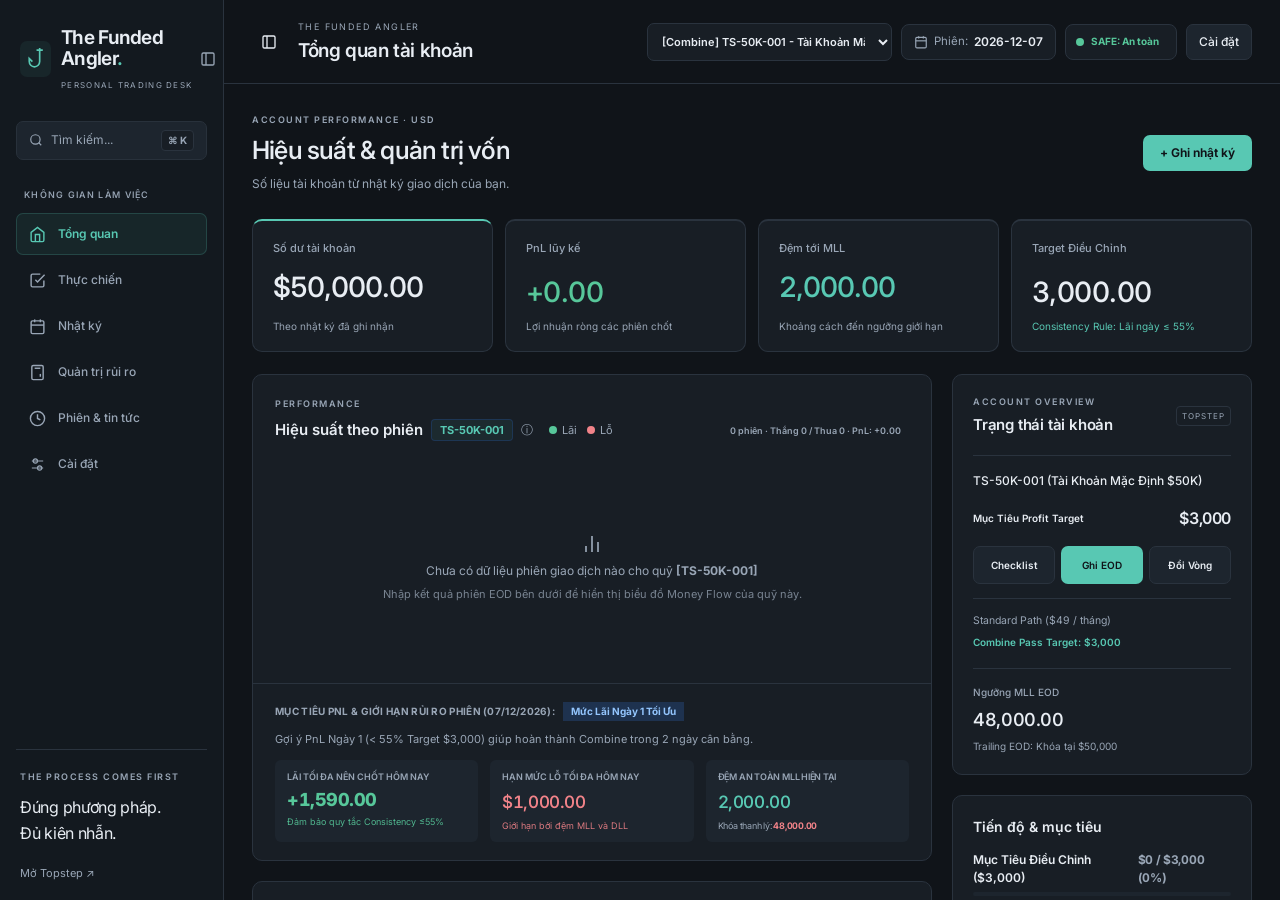
==== commit f63a354d: "Replace ICT layers with pure CRT TS execution and candle timing" ====
--- a/index.html
+++ b/index.html
@@ -634,7 +634,7 @@
 <link rel="stylesheet" href="assets/pond-live.css?v=20261015-layers2">
 <link rel="stylesheet" href="assets/pond-public.css?v=20261015-public">
 <link rel="stylesheet" href="assets/desk-ui.css?v=20261031-desk">
-<link rel="stylesheet" href="assets/market-quarterly.css?v=20261031-cycles">
+<link rel="stylesheet" href="assets/crt-workflow.css?v=20261121-crt-v1">
 </head>
 <body style="display: flex; min-height: 100vh;">
 
@@ -1245,7 +1245,7 @@
                     <div>
                         <div style="font-size: 13px; font-weight: 700; color: var(--text-primary); display: flex; align-items: center; gap: 6px;">
                             <span>Checklist Thực Chiến</span>
-                            <span class="b-badge b-badge-blue" style="font-size: 9.5px;">3 cấu trúc HTF</span>
+                            <span class="b-badge b-badge-blue" style="font-size: 9.5px;">CRT V1</span>
                         </div>
                         <div style="font-size: 11px; color: var(--text-muted); margin-top: 2px;">
                             Kiểm tra 4 bước FRVP &amp; Trailing SL trước khi vào lệnh
@@ -1489,9 +1489,9 @@
                         <div style="display: flex; justify-content: space-between; align-items: center; margin-bottom: 12px; border-bottom: 1px solid var(--border-inner); padding-bottom: 10px;">
                             <div>
                                 <span style="font-size: 13.5px; font-weight: 700; color: var(--text-primary); display: flex; align-items: center; gap: 6px;">
-                                    <span class="checklist-panel-title">HTF → KỊCH BẢN → ENTRY LTF</span>
+                                    <span class="checklist-panel-title">CRT · C1 / C2 / C3</span>
                                 </span>
-                                <span style="font-size: 11px; color: var(--text-muted); display: block;">Chọn cấu trúc chính trên HTF</span>
+                                <span style="font-size: 11px; color: var(--text-muted); display: block;">C2 confirmed · entry LTF trong C3</span>
                             </div>
                             <div style="display: flex; align-items: center; gap: 6px;">
                                 <span id="checklistProgressText" style="font-size: 10.5px; font-weight: 700; color: var(--color-primary); background: var(--color-primary-light); padding: 2px 8px; border-radius: 5px;">
@@ -1519,13 +1519,13 @@
                                     <strong style="color: var(--text-primary);">1. Cấu trúc D1 hôm qua:</strong><br>
                                     • Thân dài &gt;70% ➔ <em>Tiếp diễn</em><br>
                                     • Rút râu quét PDH/L ➔ <em>Đảo chiều</em><br>
-                                    • Inside bar ➔ <em>Cảnh giác sideway</em>
+                                    • C2 chưa đóng ➔ <em>Chưa xác nhận TS</em>
                                 </div>
                                 <div style="background: var(--bg-card); padding: 6px 8px; border-radius: 6px; border: 1px solid var(--border-inner);">
                                     <strong style="color: var(--text-primary);">2. Nam châm hút giá (DOL):</strong><br>
                                     • Hướng về Đỉnh <strong>PDH / BSL</strong>?<br>
                                     • Hướng về Đáy <strong>PDL / SSL</strong>?<br>
-                                    • FVG H4 chưa lấp?
+                                    • Swing H4 chưa bị quét?
                                 </div>
                                 <div style="background: var(--bg-card); padding: 6px 8px; border-radius: 6px; border: 1px solid var(--border-inner);">
                                     <strong style="color: var(--text-primary);">3. Day Open (Mốc tham chiếu):</strong><br>
@@ -1547,8 +1547,8 @@
                         </div>
 
 <div id="htfExecutionContext" class="b-card-inner" style="padding:10px;margin-bottom:12px;font-size:11.5px;">
-<strong>HTF xác lập kịch bản · LTF chỉ tìm entry</strong>
-<p style="color:var(--text-muted);margin:5px 0 9px;">Các mẫu có thể chồng lên nhau; chọn cấu trúc chính để ghi nhận. Trend/AMD/Break là bối cảnh hoặc hành vi, không còn là phương pháp riêng. Chọn khung và điều kiện trước khi tick xác nhận.</p>
+<strong>CRT · HTF xác nhận, LTF tìm entry trong C3</strong>
+<p style="color:var(--text-muted);margin:5px 0 9px;">Đánh dấu C1 và key, đợi C2 đóng xác nhận TS. C3 chờ xác nhận LTF rồi Pullback; không hồi thì bỏ qua. Các ô là ghi nhận thủ công từ chart.</p>
 <div style="display:grid;grid-template-columns:repeat(auto-fit,minmax(125px,1fr));gap:8px;">
 <label style="display:flex;flex-direction:column;gap:4px;min-width:0;">Khung HTF<select id="executionHtf" onchange="onExecutionContextChange(this.id)" style="width:100%;min-width:0;background:var(--bg-card);color:var(--text-primary);padding:7px;border:1px solid var(--border-inner);border-radius:6px;">
 <option value="">Chọn HTF</option>
@@ -1567,127 +1567,55 @@
 </label>
 <label style="display:flex;flex-direction:column;gap:4px;min-width:0;">Điều kiện entry<select id="executionEntry" onchange="onExecutionContextChange(this.id)" style="width:100%;min-width:0;background:var(--bg-card);color:var(--text-primary);padding:7px;border:1px solid var(--border-inner);border-radius:6px;">
 <option value="">Chọn điều kiện</option>
-<option value="POC">POC</option>
-<option value="CISD">CISD / MSS</option>
-<option value="FVG">FVG</option>
-<option value="OB">OB</option>
-<option value="RETEST">Break & retest</option>
-<option value="LINE">Line: touch / break</option>
+
+<option value="TS">CRT/TS LTF → Pullback</option>
+
+
 </select>
 </label>
 </div>
 <label style="display:block;margin-top:8px;">Ghi chú điều kiện chờ<textarea id="executionNote" maxlength="600" rows="2" onchange="saveChecklistState()" placeholder="Range, mức chờ, touch/break/close/retest, mục tiêu và vô hiệu…" style="display:block;box-sizing:border-box;width:100%;margin-top:4px;background:var(--bg-card);color:var(--text-primary);border:1px solid var(--border-inner);border-radius:6px;padding:7px;">
 </textarea>
 </label>
-<small id="frameworkMigrationNotice" style="display:none;color:var(--text-muted);">Checklist cũ được giữ trong bản sao lưu; các cấu trúc HTF mới bắt đầu chưa xác nhận.</small>
+<details class="crt-fibo-reference"><summary>Fibo cá nhân · mức tham chiếu</summary><p>0 SL · 0.1 ET2 · 0.2 ET1 · 0.4 break · 0.6 BE · 0.8 TL · 1 TP</p><p>Sell: High C2 là SL, Low C1 là TP; Buy đối xứng. High/Low gồm râu. ET cần phản ứng; BE/TL không tự dời SL.</p><a href="docs/CRT-V1-SPEC.md" target="_blank" rel="noopener">Đọc quy trình CRT V1</a></details>
+<small id="frameworkMigrationNotice" style="display:none;color:var(--text-muted);">Checklist trước CRT thuần được giữ nguyên trong snapshot. Lượt mới bắt đầu chưa xác nhận; nhật ký và cá trong giỏ vẫn còn.</small>
 </div>
-<div style="display:grid;grid-template-columns:repeat(3,minmax(0,1fr));gap:6px;margin-bottom:12px;">
-<button type="button" id="tab-setup-5" onclick="switchChecklistSetup(5)" class="b-btn-secondary" style="height:auto;min-height:38px;padding:7px 4px;font-size:11px;white-space:normal;" title="Cấu trúc HTF: CRT">CRT</button>
-<button type="button" id="tab-setup-6" onclick="switchChecklistSetup(6)" class="b-btn-secondary" style="height:auto;min-height:38px;padding:7px 4px;font-size:11px;white-space:normal;" title="Cấu trúc HTF: Engulfing / Outside">Engulfing / Outside</button>
-<button type="button" id="tab-setup-7" onclick="switchChecklistSetup(7)" class="b-btn-secondary" style="height:auto;min-height:38px;padding:7px 4px;font-size:11px;white-space:normal;" title="Cấu trúc HTF: Inside Bar">Inside Bar</button>
-</div>
+<div class="crt-workflow-heading"><strong id="tab-setup-5">CRT · Confirmed</strong><span>C1 → C2 / TS → C3</span></div>
 <div id="checklist-setup-5" class="checklist-step-group" style="display:flex;flex-direction:column;gap:8px;">
 <details class="setup-liquidity-guide b-card-inner" style="padding:8px 10px;font-size:11.5px;line-height:1.5;">
-<summary style="cursor:pointer;">Cấu trúc CRT trên HTF</summary>
-<p>C1 xác lập range. C2 quét biên hoặc mức HTF đã chọn rồi đóng trở lại C1. Nến chưa đóng chỉ là mô hình đang hình thành; đóng ngoài C1 làm mất điều kiện sweep này.</p>
+<summary style="cursor:pointer;">CRT / TS trên HTF</summary>
+<p>C1 và C2 gồm cả râu. C2 phải xuyên một biên C1 rồi đóng hẳn trở lại trong range; chạm, close ngoài hoặc quét hai biên không xác nhận CRT một hướng. Trong C3, đợi TS LTF đóng xác nhận rồi retest biên C1 LTF ở nến sau. Ngược bias cần key HTF đã biết trước C1.</p>
 </details>
 <label class="chk-step-card">
 <input type="checkbox" id="chk-s5-1" onchange="onChecklistChange()" style="width:17px;height:17px;accent-color:var(--color-primary);flex-shrink:0;">
 <div style="min-width:0;">
-<div style="font-size:12px;font-weight:700;color:var(--text-primary);">1. Cấu trúc HTF đã xác nhận</div>
-<div style="font-size:11px;color:var(--text-muted);">Đánh dấu C1, C2 và biên HTF; kiểm tra C2 đã đóng trở lại range.</div>
+<div style="font-size:12px;font-weight:700;color:var(--text-primary);">1. C1 và key HTF đã đánh dấu</div>
+<div style="font-size:11px;color:var(--text-muted);">C1 đã đóng: High/Low gồm râu, bias tham khảo và key có trước; chưa gọi C2 đang chạy là Confirmed.</div>
 </div>
 </label>
 <label class="chk-step-card">
 <input type="checkbox" id="chk-s5-2" onchange="onChecklistChange()" style="width:17px;height:17px;accent-color:var(--color-primary);flex-shrink:0;">
 <div style="min-width:0;">
-<div style="font-size:12px;font-weight:700;color:var(--text-primary);">2. Kịch bản HTF đã rõ</div>
-<div style="font-size:11px;color:var(--text-muted);">Chọn mức bị quét, hướng kỳ vọng, một mục tiêu và điểm vô hiệu HTF.</div>
+<div style="font-size:12px;font-weight:700;color:var(--text-primary);">2. C2 đã đóng xác nhận TS</div>
+<div style="font-size:11px;color:var(--text-muted);">Sweep một biên rồi reclaim C1. SL ở cực trị C2, một Full TP ở biên đối diện C1; target chưa bị lấy.</div>
 </div>
 </label>
 <label class="chk-step-card">
 <input type="checkbox" id="chk-s5-3" onchange="onChecklistChange()" style="width:17px;height:17px;accent-color:var(--color-primary);flex-shrink:0;">
 <div style="min-width:0;">
-<div style="font-size:12px;font-weight:700;color:var(--text-primary);">3. Điều kiện entry LTF đã xác nhận</div>
-<div style="font-size:11px;color:var(--text-muted);">Chỉ xét điều kiện đã chọn: POC, CISD/MSS, FVG/OB hoặc retest; cùng hướng kịch bản HTF. Không bắt buộc ghép tất cả điều kiện.</div>
+<div style="font-size:12px;font-weight:700;color:var(--text-primary);">3. C3 có xác nhận LTF đã đóng</div>
+<div style="font-size:11px;color:var(--text-muted);">TS LTF: quét một biên nến trước rồi đóng lại trong range, cùng hướng CRT HTF; sau đó chờ retest giữ cực trị TS. Hết C3 thì dừng tìm entry.</div>
 </div>
 </label>
 <label class="chk-step-card">
 <input type="checkbox" id="chk-s5-4" onchange="onChecklistChange()" style="width:17px;height:17px;accent-color:var(--color-primary);flex-shrink:0;">
 <div style="min-width:0;">
-<div style="font-size:12px;font-weight:700;color:var(--text-primary);">4. Đã vào lệnh theo kế hoạch</div>
-<div style="font-size:11px;color:var(--text-muted);">Entry thực tế, SL theo điểm vô hiệu và một Full TP; kiểm tra R:R và khối lượng trước lệnh.</div>
+<div style="font-size:12px;font-weight:700;color:var(--text-primary);">4. Pullback và entry theo kế hoạch</div>
+<div style="font-size:11px;color:var(--text-muted);">Chờ nến sau xác nhận hồi lại mức/vùng và phản ứng; ET1/ET2 kiểm tra thủ công. Không hồi thì không đuổi.</div>
 </div>
 </label>
 </div>
-<div id="checklist-setup-6" class="checklist-step-group" style="display:none;flex-direction:column;gap:8px;">
-<details class="setup-liquidity-guide b-card-inner" style="padding:8px 10px;font-size:11.5px;line-height:1.5;">
-<summary style="cursor:pointer;">Cấu trúc Engulfing / Outside trên HTF</summary>
-<p>Phân biệt Engulfing bao trùm thân với Outside Bar bao trùm High–Low. Ghi rõ mẫu nào xuất hiện trên HTF. Không mặc định mẫu nến là đảo chiều, tạo FVG hoặc có cùng hướng với bias.</p>
-</details>
-<label class="chk-step-card">
-<input type="checkbox" id="chk-s6-1" onchange="onChecklistChange()" style="width:17px;height:17px;accent-color:var(--color-primary);flex-shrink:0;">
-<div style="min-width:0;">
-<div style="font-size:12px;font-weight:700;color:var(--text-primary);">1. Cấu trúc HTF đã xác nhận</div>
-<div style="font-size:11px;color:var(--text-muted);">Phân loại Engulfing thân hoặc Outside High–Low trên nến HTF đã đóng.</div>
-</div>
-</label>
-<label class="chk-step-card">
-<input type="checkbox" id="chk-s6-2" onchange="onChecklistChange()" style="width:17px;height:17px;accent-color:var(--color-primary);flex-shrink:0;">
-<div style="min-width:0;">
-<div style="font-size:12px;font-weight:700;color:var(--text-primary);">2. Kịch bản HTF đã rõ</div>
-<div style="font-size:11px;color:var(--text-muted);">Xét vị trí trong range, vùng phản ứng và thanh khoản; chọn hướng, mục tiêu, vô hiệu.</div>
-</div>
-</label>
-<label class="chk-step-card">
-<input type="checkbox" id="chk-s6-3" onchange="onChecklistChange()" style="width:17px;height:17px;accent-color:var(--color-primary);flex-shrink:0;">
-<div style="min-width:0;">
-<div style="font-size:12px;font-weight:700;color:var(--text-primary);">3. Điều kiện entry LTF đã xác nhận</div>
-<div style="font-size:11px;color:var(--text-muted);">Chỉ xét điều kiện đã chọn: POC, CISD/MSS, FVG/OB hoặc retest; cùng hướng kịch bản HTF. Không bắt buộc ghép tất cả điều kiện.</div>
-</div>
-</label>
-<label class="chk-step-card">
-<input type="checkbox" id="chk-s6-4" onchange="onChecklistChange()" style="width:17px;height:17px;accent-color:var(--color-primary);flex-shrink:0;">
-<div style="min-width:0;">
-<div style="font-size:12px;font-weight:700;color:var(--text-primary);">4. Đã vào lệnh theo kế hoạch</div>
-<div style="font-size:11px;color:var(--text-muted);">Entry thực tế, SL theo điểm vô hiệu và một Full TP; kiểm tra R:R và khối lượng trước lệnh.</div>
-</div>
-</label>
-</div>
-<div id="checklist-setup-7" class="checklist-step-group" style="display:none;flex-direction:column;gap:8px;">
-<details class="setup-liquidity-guide b-card-inner" style="padding:8px 10px;font-size:11.5px;line-height:1.5;">
-<summary style="cursor:pointer;">Cấu trúc Inside Bar trên HTF</summary>
-<p>Đánh dấu Mother High/Low và Inside High/Low trên HTF. Khi còn nén lồng nhau, giữ biên mẹ ban đầu. Chọn kịch bản sweep trở lại hoặc đóng phá biên; chưa có sự kiện thì tiếp tục chờ.</p>
-</details>
-<label class="chk-step-card">
-<input type="checkbox" id="chk-s7-1" onchange="onChecklistChange()" style="width:17px;height:17px;accent-color:var(--color-primary);flex-shrink:0;">
-<div style="min-width:0;">
-<div style="font-size:12px;font-weight:700;color:var(--text-primary);">1. Cấu trúc HTF đã xác nhận</div>
-<div style="font-size:11px;color:var(--text-muted);">Xác định cặp Mother/Inside trên HTF đã đóng và giữ biên mẹ khi còn nén.</div>
-</div>
-</label>
-<label class="chk-step-card">
-<input type="checkbox" id="chk-s7-2" onchange="onChecklistChange()" style="width:17px;height:17px;accent-color:var(--color-primary);flex-shrink:0;">
-<div style="min-width:0;">
-<div style="font-size:12px;font-weight:700;color:var(--text-primary);">2. Kịch bản HTF đã rõ</div>
-<div style="font-size:11px;color:var(--text-muted);">Chọn biên được theo dõi, điều kiện sweep/break, mục tiêu và điểm vô hiệu.</div>
-</div>
-</label>
-<label class="chk-step-card">
-<input type="checkbox" id="chk-s7-3" onchange="onChecklistChange()" style="width:17px;height:17px;accent-color:var(--color-primary);flex-shrink:0;">
-<div style="min-width:0;">
-<div style="font-size:12px;font-weight:700;color:var(--text-primary);">3. Điều kiện entry LTF đã xác nhận</div>
-<div style="font-size:11px;color:var(--text-muted);">Chỉ xét điều kiện đã chọn: POC, CISD/MSS, FVG/OB hoặc retest; cùng hướng kịch bản HTF. Không bắt buộc ghép tất cả điều kiện.</div>
-</div>
-</label>
-<label class="chk-step-card">
-<input type="checkbox" id="chk-s7-4" onchange="onChecklistChange()" style="width:17px;height:17px;accent-color:var(--color-primary);flex-shrink:0;">
-<div style="min-width:0;">
-<div style="font-size:12px;font-weight:700;color:var(--text-primary);">4. Đã vào lệnh theo kế hoạch</div>
-<div style="font-size:11px;color:var(--text-muted);">Entry thực tế, SL theo điểm vô hiệu và một Full TP; kiểm tra R:R và khối lượng trước lệnh.</div>
-</div>
-</label>
-</div>
+
                     </div>
 
                     <div id="pondRiskManagement" class="b-card" style="border-left: 4px solid var(--color-primary);">
@@ -1696,19 +1624,19 @@
                                 <span style="font-size: 13px; font-weight: 700; color: var(--text-primary); text-transform: uppercase; letter-spacing: 0.03em; display: flex; align-items: center; gap: 6px;">
                                     <span>🛡️</span> Quản Trị Khi Lệnh Đang Chạy
                                 </span>
-                                <span style="font-size: 11px; color: var(--text-muted); display: block;">Quy tắc thực chiến Playbook 3.0 — Xóa bỏ bẫy dời BE</span>
-                            </div>
-                            <span class="b-badge b-badge-blue" style="font-size: 10px; font-weight: 700;">Playbook 3.0</span>
-                        </div>
-
-                        <p class="pond-management-note">Giữ SL theo điểm vô hiệu của setup; chỉ trailing khi có Swing M5 mới được xác nhận. Một Full TP; đóng tay ghi lý do.</p>
+                                <span style="font-size: 11px; color: var(--text-muted); display: block;">Ghi nhận thủ công · không tự quản lý lệnh</span>
+                            </div>
+                            <span class="b-badge b-badge-blue" style="font-size: 10px; font-weight: 700;">CRT V1</span>
+                        </div>
+
+                        <p class="pond-management-note">Một SL và một Full TP theo kế hoạch. +1R/+2R chỉ ghi nhận quan sát, không tự dời SL. SL hoặc đóng tay dùng nút kết quả tương ứng.</p>
                         <div style="display: flex; flex-direction: column; gap: 8px;">
                             <label class="chk-risk-card">
                                 <input type="checkbox" id="chk-risk-1r" onchange="onChecklistChange()" style="width: 17px; height: 17px; accent-color: var(--color-primary); cursor: pointer; flex-shrink: 0;">
                                 <div style="display: flex; align-items: center; gap: 8px; flex: 1; min-width: 0;">
                                     <span class="b-badge b-badge-blue" style="font-size: 10px; font-weight: 700; padding: 2px 7px; flex-shrink: 0;">BƯỚC 1</span>
                                     <div style="min-width: 0;">
-                                        <div style="font-size: 12px; font-weight: 700; color: var(--text-primary);">Không Gian Thở Tự Nhiên</div>
+                                        <div style="font-size: 12px; font-weight: 700; color: var(--text-primary);">+1R · ghi nhận quan sát</div>
                                         <div style="font-size: 11px; color: var(--text-muted);">Giữ SL ban đầu theo điểm vô hiệu của setup; không tự dời theo số R</div>
                                     </div>
                                 </div>
@@ -1719,8 +1647,8 @@
                                 <div style="display: flex; align-items: center; gap: 8px; flex: 1; min-width: 0;">
                                     <span class="b-badge b-badge-green" style="font-size: 10px; font-weight: 700; padding: 2px 7px; flex-shrink: 0;">BƯỚC 2</span>
                                     <div style="min-width: 0;">
-                                        <div style="font-size: 12px; font-weight: 700; color: var(--text-primary);">Dời SL Theo Cấu Trúc Mới</div>
-                                        <div style="font-size: 11px; color: var(--text-muted);">Chỉ dời SL khi M5 tạo Higher Low / Lower High mới, không dời BE máy móc</div>
+                                        <div style="font-size: 12px; font-weight: 700; color: var(--text-primary);">+2R · ghi nhận quan sát</div>
+                                        <div style="font-size: 11px; color: var(--text-muted);">Không tự dời BE/trailing hoặc chốt một phần; kết quả do bạn xác nhận trên chart</div>
                                     </div>
                                 </div>
                             </label>
@@ -1745,11 +1673,11 @@
                         <summary style="cursor: pointer; font-weight: 700; color: var(--text-primary);">Bản đồ thanh khoản · IRL / ERL</summary>
                         <div style="margin-top: 10px; color: var(--text-slate);">
                             <p><strong>Cấu trúc HTF → Kịch bản HTF → Entry LTF.</strong> Giữ mục tiêu và vô hiệu của kịch bản HTF; LTF giúp chọn điểm vào và SL thực thi.</p>
-                            <p>ERL nằm ngoài range; đỉnh/đáy nội bộ nằm trong range. FVG/OB là vùng phản ứng riêng. <strong>POC ≠ EQ ≠ CE:</strong> khối lượng, trung điểm range và trung điểm vùng mất cân bằng.</p>
-                            <p>Inside Bar biểu thị nén; Outside Bar bao trùm High–Low, Engulfing bao trùm thân. Hình dạng nến chưa tự xác nhận hướng đi hoặc tạo FVG.</p>
-                            <p><strong>Sweep:</strong> vượt mức rồi đóng trở lại theo khung xác nhận. <strong>Break:</strong> đóng ngoài biên rồi chờ retest theo setup; vẫn có thể thất bại. Macro/QT giúp tập trung quan sát, không thay xác nhận giá.</p>
+                            <p><strong>IRL:</strong> swing high/low HTF đã xác nhận nằm trong range C1. <strong>ERL:</strong> thanh khoản nằm ngoài range. POC là điểm tập trung khối lượng; EQ chỉ là trung điểm C1.</p>
+                            <p>Chỉ dùng mức có nguồn nến rõ ràng. Key ngược bias là swing HTF đã biết trước C1, được C2 sweep và reclaim. Không có IRL hợp lệ thì để trống.</p>
+                            <p><strong>Sweep:</strong> vượt mức rồi đóng trở lại theo khung xác nhận. <strong>Break:</strong> đóng ngoài biên rồi chờ retest theo setup; vẫn có thể thất bại. Thời gian CRT theo nến HTF: C2 đóng xác nhận, chỉ tìm entry trong C3.</p>
                             <p>Một mục tiêu <strong>Full TP</strong>; SL theo cấu trúc. Không chốt một phần hoặc tự dời BE theo +1R/+2R. Đóng tay cần ghi lý do.</p>
-                            <a href="docs/CRT-LIQUIDITY-GUIDE.md" target="_blank" rel="noopener">Đọc hướng dẫn đã chuẩn hóa ↗</a>
+                            <a href="docs/CRT-LIQUIDITY-GUIDE.md" target="_blank" rel="noopener">Đọc hướng dẫn đã chuẩn hóa ↗</a><p><a href="docs/INDICATOR-AUTO-MODELS.md" target="_blank" rel="noopener">Chỉ báo CRT V1 · logic và setting</a> · <a href="indicators/funded-angler-v6.pine" download>Tải TFA v6 · CRT V1</a></p>
                         </div>
                     </details>
 
@@ -1845,7 +1773,7 @@
                                 </div>
                                 <div style="color: var(--text-slate); line-height: 1.4; font-size: 11px;">
                                     • <strong>MGC &amp; MNQ:</strong> Quan sát vùng chờ HTF trong khung sáng.<br>
-                                    • Xét <strong>CRT / Engulfing / Inside Bar trên HTF</strong>; LTF chỉ tìm entry.
+                                    • Xét <strong>CRT / TS trên HTF, entry trong C3</strong>; LTF chỉ tìm entry.
                                 </div>
                             </div>
 
@@ -1937,7 +1865,7 @@
                             <div class="b-card-inner" style="padding: 9px 11px;">
                                 <div style="font-weight: 700; color: var(--color-green); margin-bottom: 3px;">🧭 Bản Đồ Thanh Khoản HTF Bắt Buộc</div>
                                 <div style="color: var(--text-slate); line-height: 1.4;">
-                                    • <strong>Chỉ săn C2 sweep tại:</strong> PDH/PDL, ONH/ONL (Asian), 1H/4H FVG/OB, Daily/Session Open.<br>
+                                    • <strong>Chỉ săn C2 sweep tại:</strong> PDH/PDL, ONH/ONL và swing HTF đã được xác nhận trước C1.<br>
                                     • <strong>Quét lơ lửng giữa chart:</strong> Nhiễu ngẫu nhiên → Bỏ qua tuyệt đối.
                                 </div>
                             </div>
@@ -1946,7 +1874,7 @@
                                 <div style="font-weight: 700; color: var(--color-primary); margin-bottom: 3px;">⏱️ HTF xác lập · LTF thực thi</div>
                                 <div style="color: var(--text-slate); line-height: 1.4;">
                                     • <strong>3 Ca chuẩn:</strong> Sáng (07:45–10:00) · Chiều (14:00–16:00) · Tối (20:15–22:30).<br>
-                                    • <strong>Điều kiện:</strong> Chờ nến xác nhận đúng khung đã chọn. Macro/QT chỉ hỗ trợ quan sát.
+                                    • <strong>Điều kiện:</strong> Chờ nến xác nhận đúng khung đã chọn. Chỉ tìm entry trong C3 sau khi C2 đóng xác nhận.
                                 </div>
                             </div>
 
@@ -1994,24 +1922,8 @@
                         </p>
                     </div>
 
-                    <!-- Right Controls: Push Notifications + ICT Macros Toggle + 24 Hour Toggle -->
+                    <!-- Session clock controls -->
                     <div style="display: flex; align-items: center; gap: 10px; flex-wrap: wrap;">
-                        <button type="button" id="marketHoursBtnToggleNotif" onclick="MarketHours.togglePushNotifications(event)" class="b-btn-secondary" style="height: 30px; padding: 0 10px; font-size: 11px; gap: 4px;" title="Bật/Tắt thông báo đẩy Desktop cho 10 khung giờ ICT Macros">
-                            🔔 Bật Thông Báo ICT
-                        </button>
-                        <button type="button" id="marketHoursBtnToggleSound" onclick="MarketHours.toggleSoundAlerts(event)" class="b-btn-secondary" style="height: 30px; padding: 0 10px; font-size: 11px; gap: 4px;" title="Bật/Tắt chuông âm thanh cảnh báo ICT">
-                            🔊 Chuông: BẬT
-                        </button>
-                        <button type="button" id="marketHoursBtnTestNotif" onclick="MarketHours.testNotification(event)" class="b-btn-secondary" style="height: 30px; padding: 0 8px; font-size: 11px;" title="Thử nghiệm thông báo đẩy ICT Macro">
-                            🧪 Thử Cảnh Báo
-                        </button>
-                        <div style="display: flex; align-items: center; gap: 8px;">
-                            <span style="font-size: 12px; font-weight: 700; color: #F59E0B;">⚡ Hiện ICT Macros</span>
-                            <label class="switch" style="position: relative; display: inline-block; width: 42px; height: 22px; margin: 0;">
-                                <input type="checkbox" id="marketHoursIctToggle" checked style="opacity: 0; width: 0; height: 0;">
-                                <span class="slider round"></span>
-                            </label>
-                        </div>
                         <div style="display: flex; align-items: center; gap: 8px;">
                             <span style="font-size: 12px; font-weight: 600; color: var(--text-primary);">24 Hour Time</span>
                             <label class="switch" style="position: relative; display: inline-block; width: 42px; height: 22px; margin: 0;">
@@ -2126,24 +2038,10 @@
                         <span style="color: #7C3AED;">● Tokyo</span>
                         <span style="color: #0284C7;">● London</span>
                         <span style="color: #16A34A;">● New York</span>
-                        <span style="color: #D97706;">● ICT Macros</span>
-                    </div>
-                </div>
-
-                <!-- Detailed ICT Macros Table Collapsible Section (Matches user's screenshot, prevents text overlap) -->
-                <div id="marketHoursIctTableSection" style="margin-top: 14px; background: var(--bg-card-inner); border-radius: 8px; border: 1px solid var(--border-inner); padding: 14px 16px;">
-                    <div style="display: flex; justify-content: space-between; align-items: center; margin-bottom: 12px; cursor: pointer; user-select: none;" onclick="MarketHours.toggleIctTable()">
-                        <div style="display: flex; align-items: center; gap: 8px; flex-wrap: wrap;">
-                            <span style="font-size: 13.5px; font-weight: 800; color: #F59E0B;">⚡ Bảng Chi Tiết 10 ICT Macros (Thuật Toán New York)</span>
-                            <span class="b-badge" style="font-size: 9.5px; background: rgba(245, 158, 11, 0.18); color: #F59E0B; border: 1px solid rgba(245, 158, 11, 0.4);">Múi Giờ Gốc: New York</span>
-                            <span class="b-badge b-badge-dim" style="font-size: 9.5px;">Tự Động Quy Đổi Múi Giờ</span>
-                        </div>
-                        <span id="ictTableToggleArrow" style="font-size: 11px; color: var(--color-primary); font-weight: 700;">▲ Thu gọn</span>
-                    </div>
-                    <div id="marketHoursIctTableContainer" style="overflow-x: auto;">
-                        <!-- Populated dynamically by MarketHours.renderIctDetailTable() -->
-                    </div>
-                </div>
+                    </div>
+                </div>
+
+                <section id="crtTimeContext"></section>
             </div>
 
             <!-- SECTION: ECONOMIC CALENDAR & TRADINGVIEW -->
@@ -2611,17 +2509,18 @@
 <!-- JavaScript Engine -->
 <script src="assets/trading-rules.js"></script>
 <script src="assets/account-store.js"></script>
-<script src="assets/cockpit.js?v=20261112-htf"></script>
+<script src="assets/cockpit.js?v=20261122-crt-time"></script>
 <script src="assets/news-radar.js?v=20261020-calendar"></script>
 <script src="assets/market-time.js?v=20261031-cycles"></script>
-<script src="assets/market-quarterly.js?v=20261031-cycles"></script>
-<script src="assets/market-hours.js?v=20261031-cycles"></script>
-<script src="assets/workspace.js?v=20261112-htf"></script>
-
-    <script src="assets/pond-model.js?v=20261112-htf"></script>
+<link rel="stylesheet" href="assets/crt-time.css?v=20261122-crt-time">
+<script src="assets/crt-time.js?v=20261122-crt-time"></script>
+<script src="assets/market-hours.js?v=20261122-crt-time"></script>
+<script src="assets/workspace.js?v=20261121-crt-v1"></script>
+
+    <script src="assets/pond-model.js?v=20261122-crt-time"></script>
     <script src="assets/pond-life.js"></script>
     <script src="assets/pond-clock.js"></script>
-    <script src="assets/pond-schedule.js?v=20261112-htf"></script>
+    <script src="assets/pond-schedule.js?v=20261121-crt-v1"></script>
     <script src="assets/pond-loss.js?v=20261015-outcomes"></script>
     <script src="assets/pond-fish.js?v=20261015-outcomes"></script>
     <script src="assets/pond-cast.js?v=20261112-htf"></script>
@@ -2630,10 +2529,10 @@
     <script src="assets/pond-scene.js?v=20261015-motion"></script>
     <script src="assets/pond-water.js?v=20261015-layers2"></script>
     <script src="assets/pond-ambient.js?v=20261015-layers2"></script>
-    <script src="assets/angler.js?v=20261112-htf"></script>
+    <script src="assets/angler.js?v=20261121-crt-v1"></script>
     <script src="assets/pond-fullscreen.js?v=20261015-wide-controls"></script>
-    <script src="assets/pond-execution.js?v=20261112-htf"></script>
-    <script src="assets/pond-live.js?v=20261112-htf"></script>
+    <script src="assets/pond-execution.js?v=20261121-crt-v1"></script>
+    <script src="assets/pond-live.js?v=20261121-crt-v1"></script>
     <script src="assets/pond-public.js?v=20261112-htf"></script>
 
 <!-- ── QUICK SEARCH & COMMAND PALETTE MODAL (CMD+K) ── -->
@@ -2650,7 +2549,6 @@
         <div id="quickSearchPills" style="display: flex; gap: 6px; padding: 10px 18px; border-bottom: 1px solid var(--border-inner); overflow-x: auto; font-size: 11px;">
             <button type="button" onclick="filterQuickSearchCategory('ALL')" class="b-badge b-badge-blue quick-cat-pill" style="cursor: pointer; border: none;">Tất cả</button>
             <button type="button" onclick="filterQuickSearchCategory('Điều Hướng')" class="b-badge b-badge-dim quick-cat-pill" style="cursor: pointer; border: none;">Điều Hướng</button>
-            <button type="button" onclick="filterQuickSearchCategory('ICT Macro')" class="b-badge b-badge-dim quick-cat-pill" style="cursor: pointer; border: none;">ICT Macros</button>
             <button type="button" onclick="filterQuickSearchCategory('Công Cụ')" class="b-badge b-badge-dim quick-cat-pill" style="cursor: pointer; border: none;">Công Cụ</button>
             <button type="button" onclick="filterQuickSearchCategory('Luật Topstep')" class="b-badge b-badge-dim quick-cat-pill" style="cursor: pointer; border: none;">Luật Topstep</button>
         </div>
--- a/assets/crt-workflow.css
+++ b/assets/crt-workflow.css
@@ -0,0 +1,10 @@
+/* CRT workflow; keep the existing desk/pond visual identity. */
+#htfExecutionContext {font-size:.875rem!important;line-height:1.5;}
+.crt-workflow-heading {display:flex;flex-wrap:wrap;align-items:center;justify-content:space-between;gap:.5rem;margin:0 0 .75rem;font-size:.875rem;}
+.crt-workflow-heading span {color:var(--text-muted);}
+.crt-workflow-heading strong {padding:.25rem .5rem;border-radius:.25rem;}
+#checklist-setup-5 .chk-step-card > div > div {font-size:.875rem!important;line-height:1.45;}
+#checklist-setup-5 .setup-liquidity-guide {font-size:.875rem!important;}
+.crt-fibo-reference {margin-top:.75rem;padding:.5rem 0;border-top:1px solid var(--border-inner);overflow-wrap:anywhere;}
+.crt-fibo-reference summary {cursor:pointer;font-weight:600;}
+.crt-fibo-reference p {margin:.5rem 0;color:var(--text-muted);}
--- a/assets/crt-time.css
+++ b/assets/crt-time.css
@@ -0,0 +1,8 @@
+#crtTimeContext { min-width: 0; }
+#crtTimeContext label { display: flex; flex-direction: column; gap: 4px; max-width: 100%; font-size: 14px; }
+#crtTimeContext input, #crtTimeContext select, #crtTimeContext button { font: inherit; font-size: 14px; min-height: 38px; max-width: 100%; }
+#crtTimeContext input, #crtTimeContext select { padding: 6px 9px; }
+#crtTimeContext small { display: block; color: var(--text-muted); font-size: 14px; }
+#crtTimeContext summary { cursor: pointer; }
+#crtTimeContext p { margin: 8px 0; }
+#crtTimeContext a { color: var(--color-primary); text-decoration: underline; }
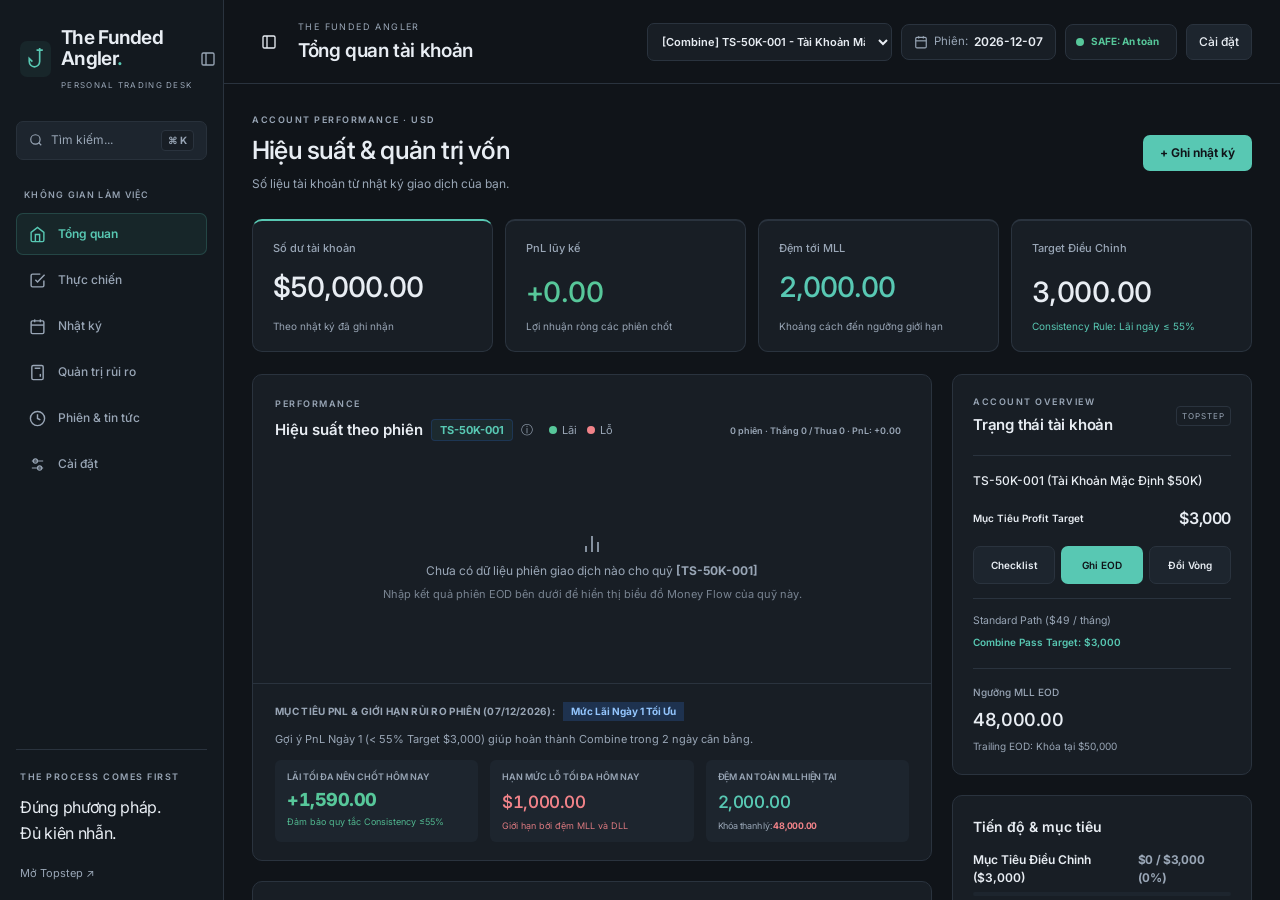
==== commit 25eab11d: "Retire CRT setups on closed-bar barriers and C3 expiry" ====
--- a/index.html
+++ b/index.html
@@ -2513,7 +2513,7 @@
 <script src="assets/news-radar.js?v=20261020-calendar"></script>
 <script src="assets/market-time.js?v=20261031-cycles"></script>
 <link rel="stylesheet" href="assets/crt-time.css?v=20261122-crt-time">
-<script src="assets/crt-time.js?v=20261122-crt-time"></script>
+<script src="assets/crt-time.js?v=20261122-setup-life"></script>
 <script src="assets/market-hours.js?v=20261122-crt-time"></script>
 <script src="assets/workspace.js?v=20261121-crt-v1"></script>
 
